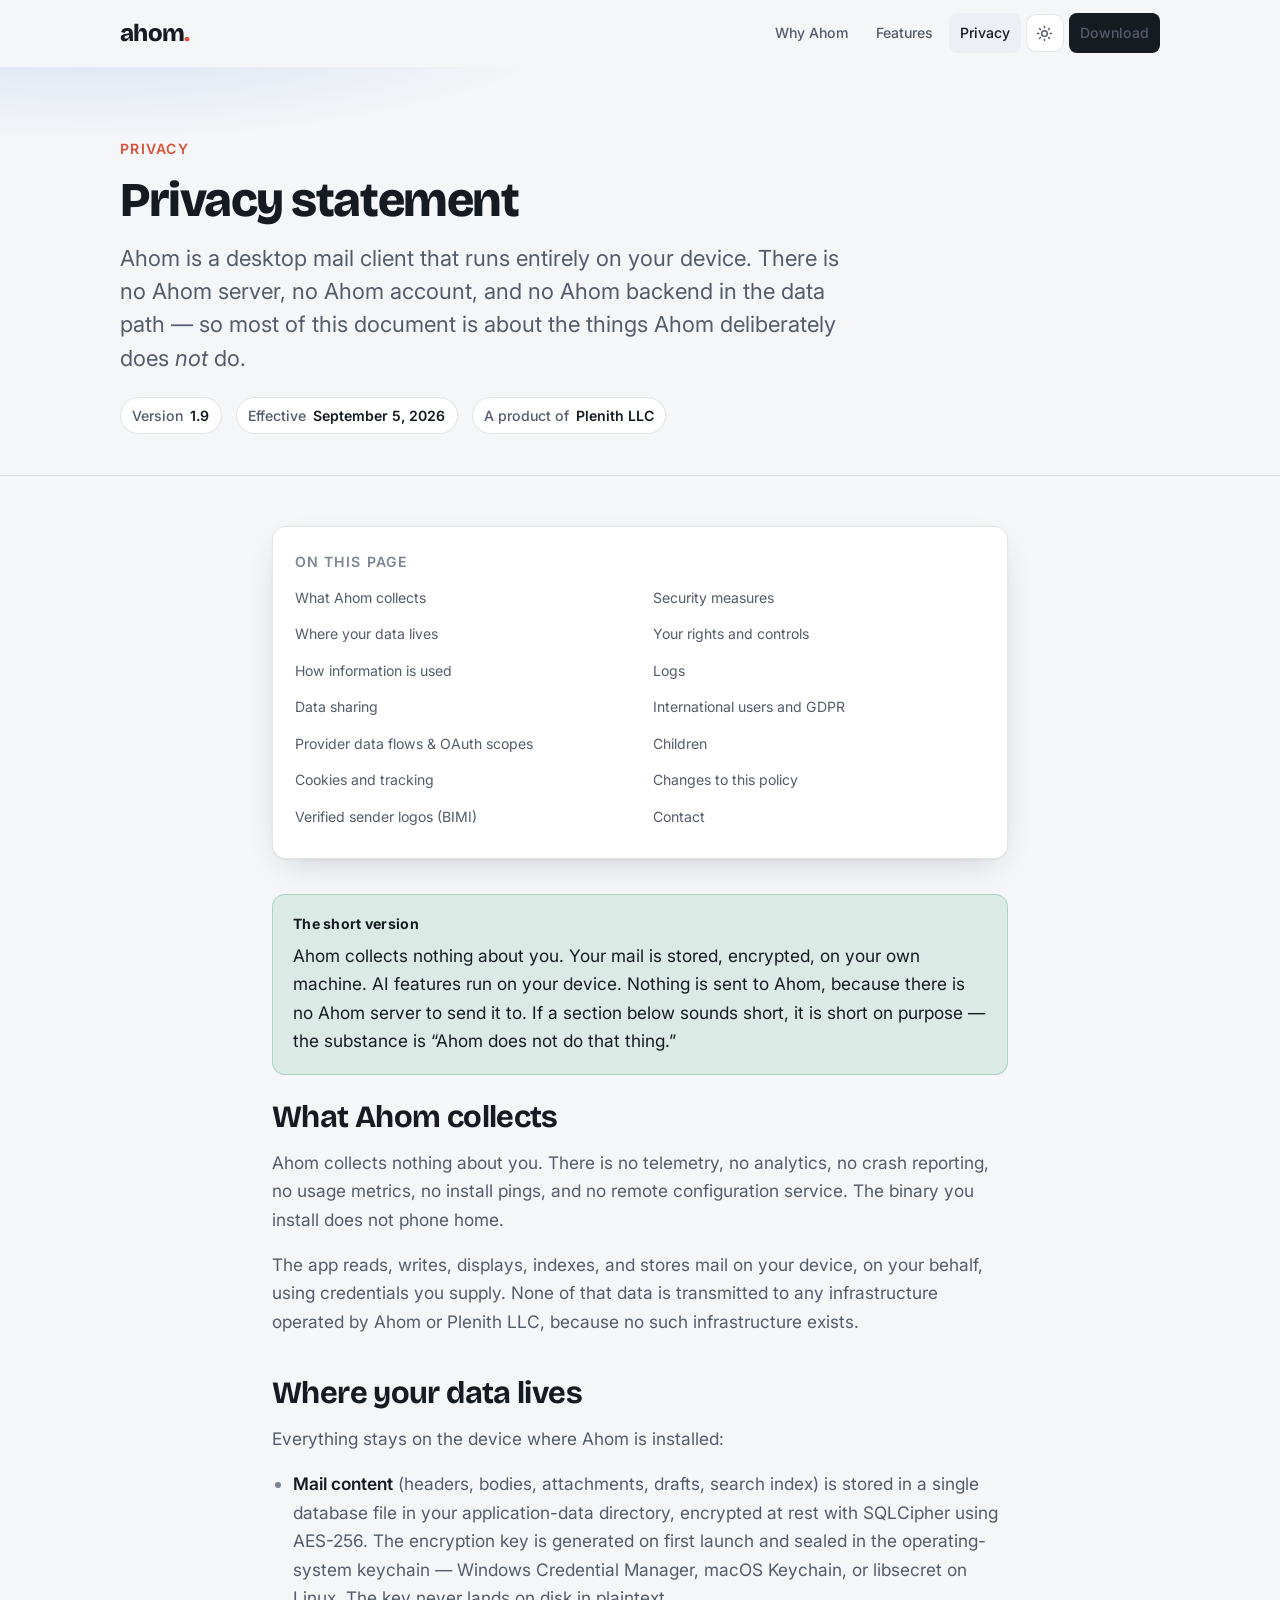
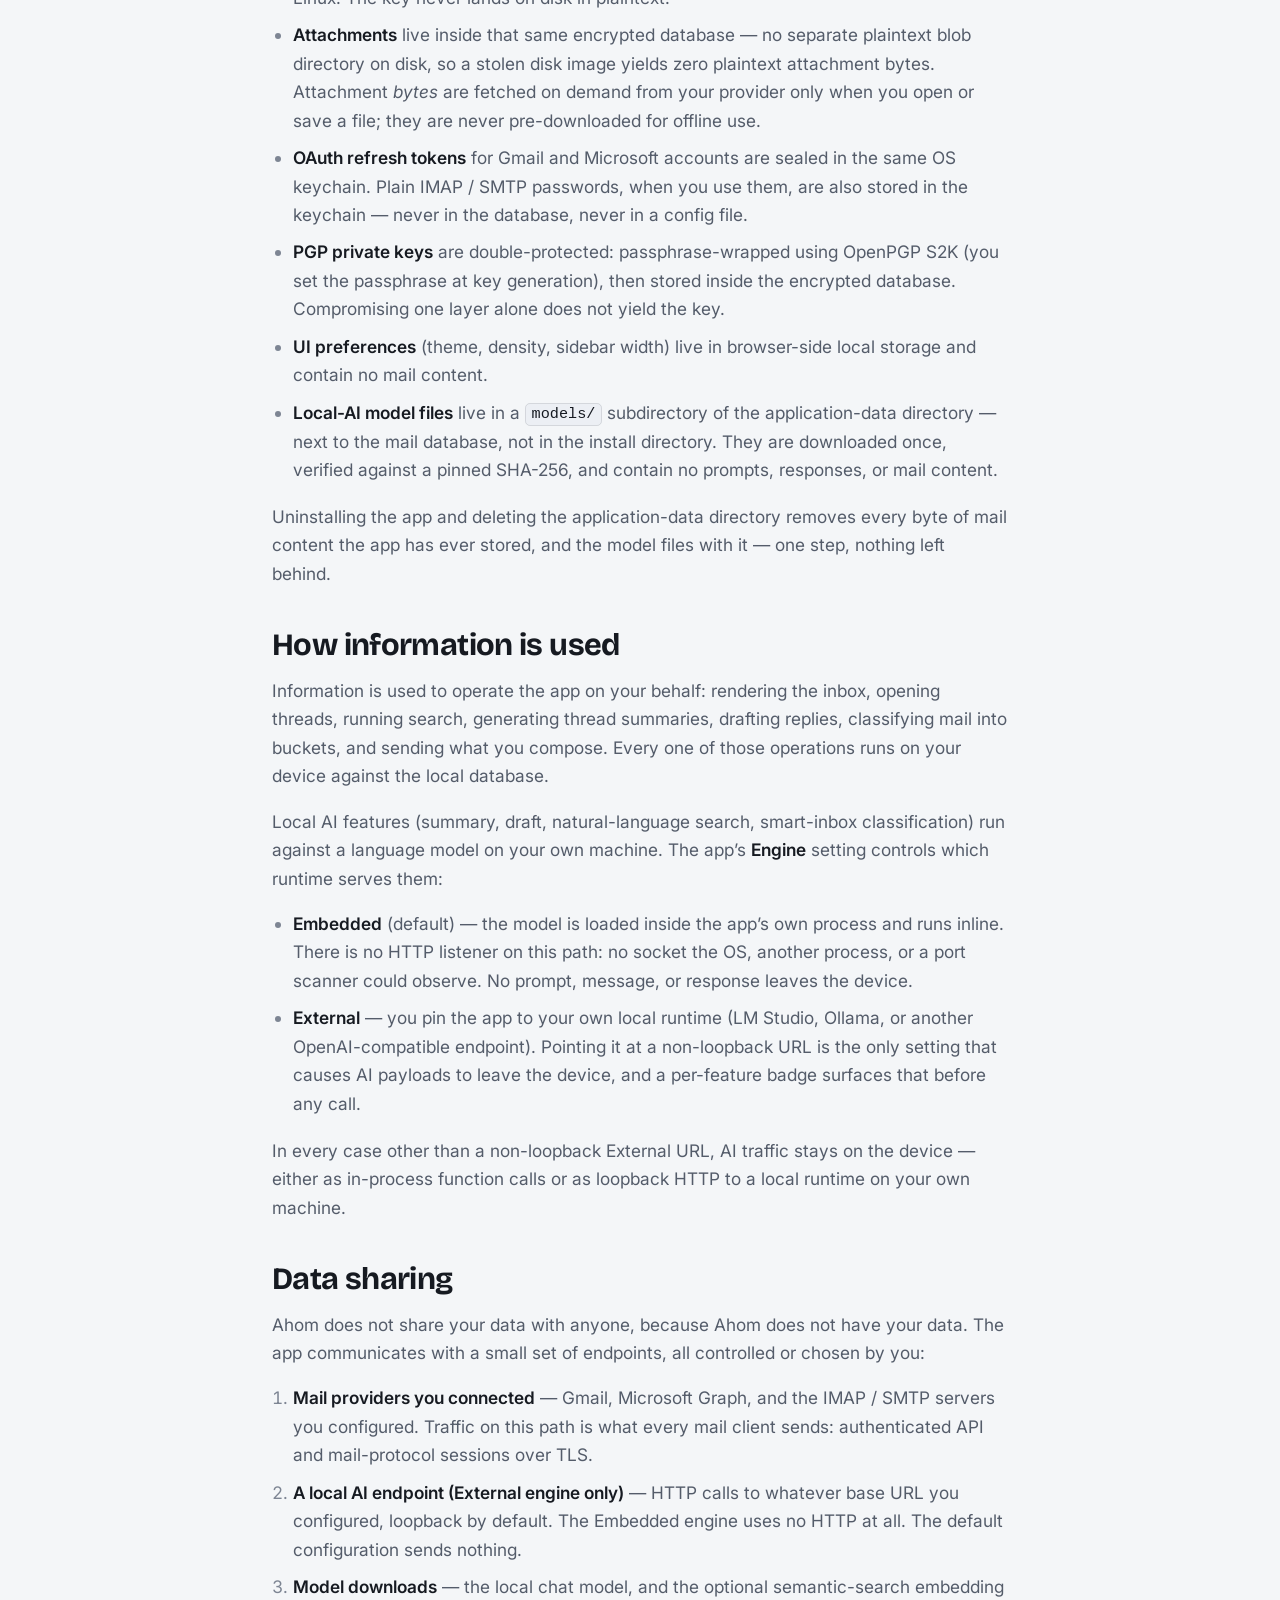
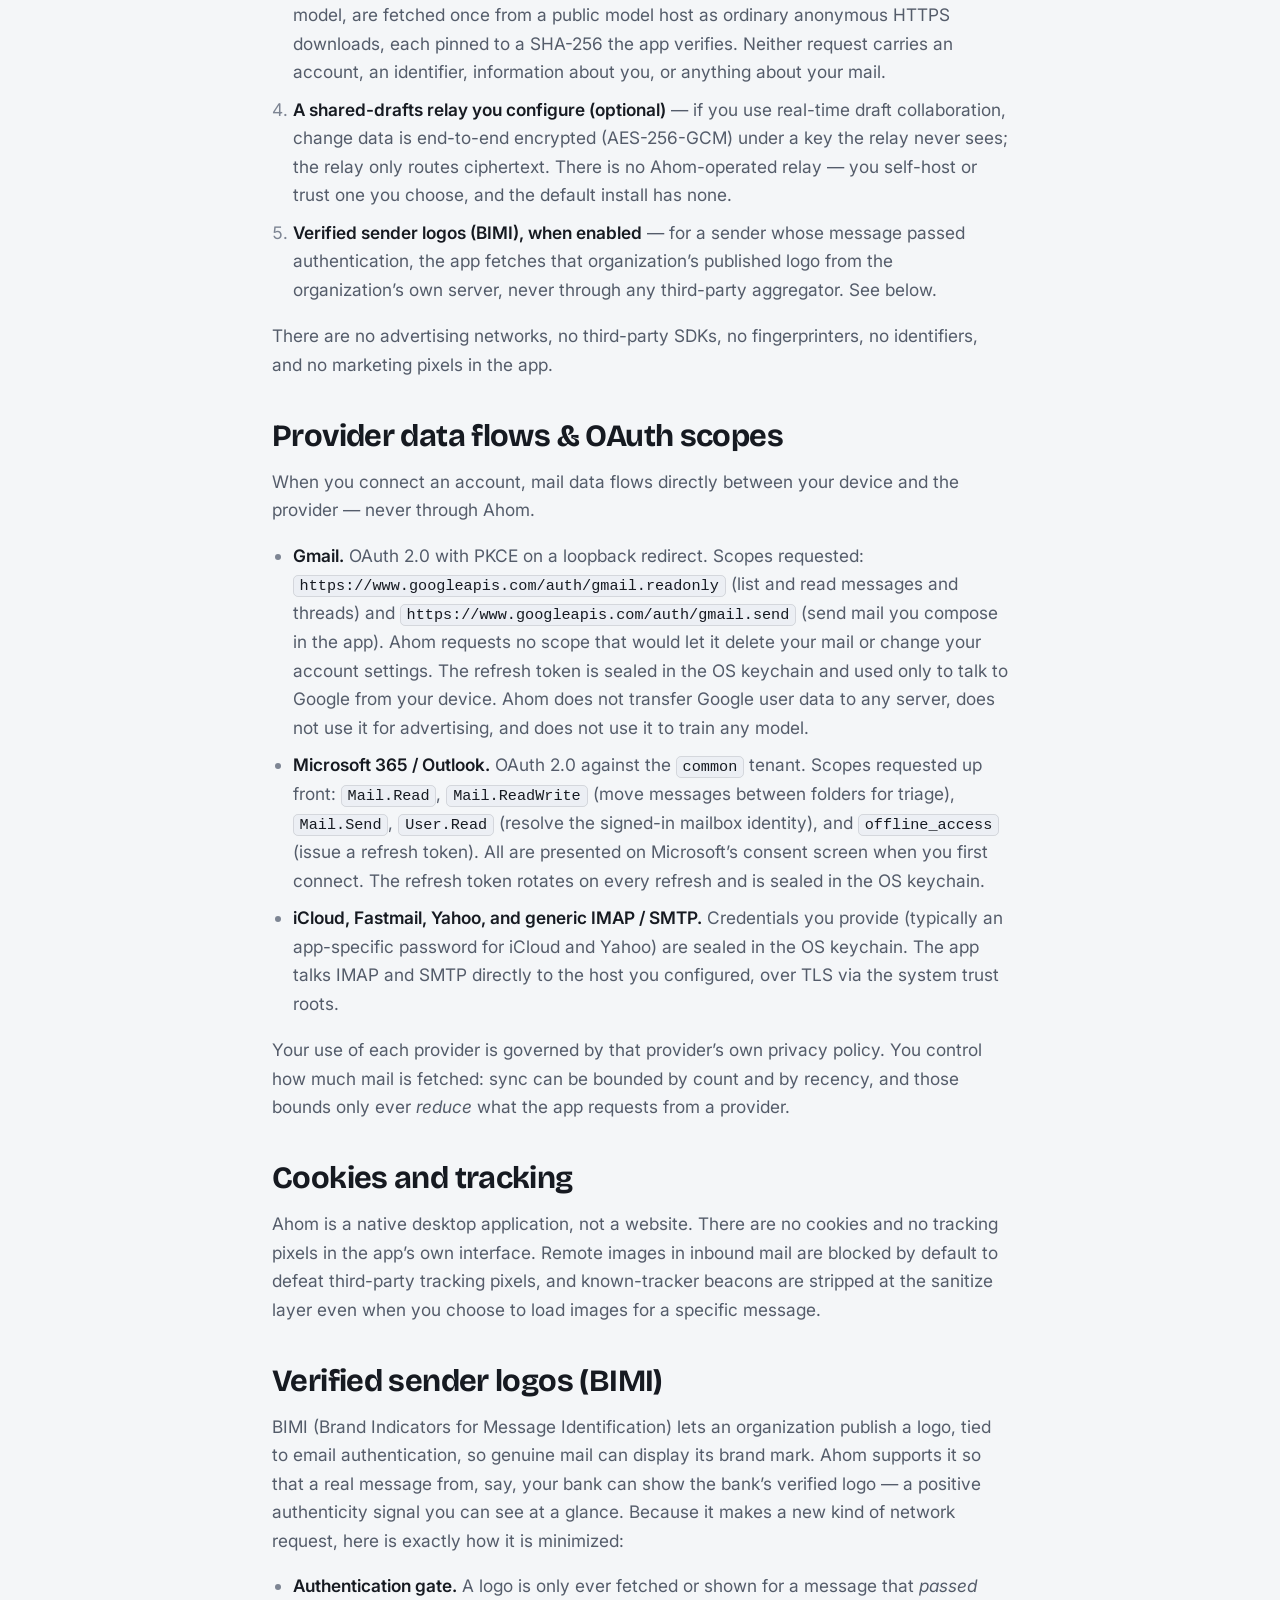
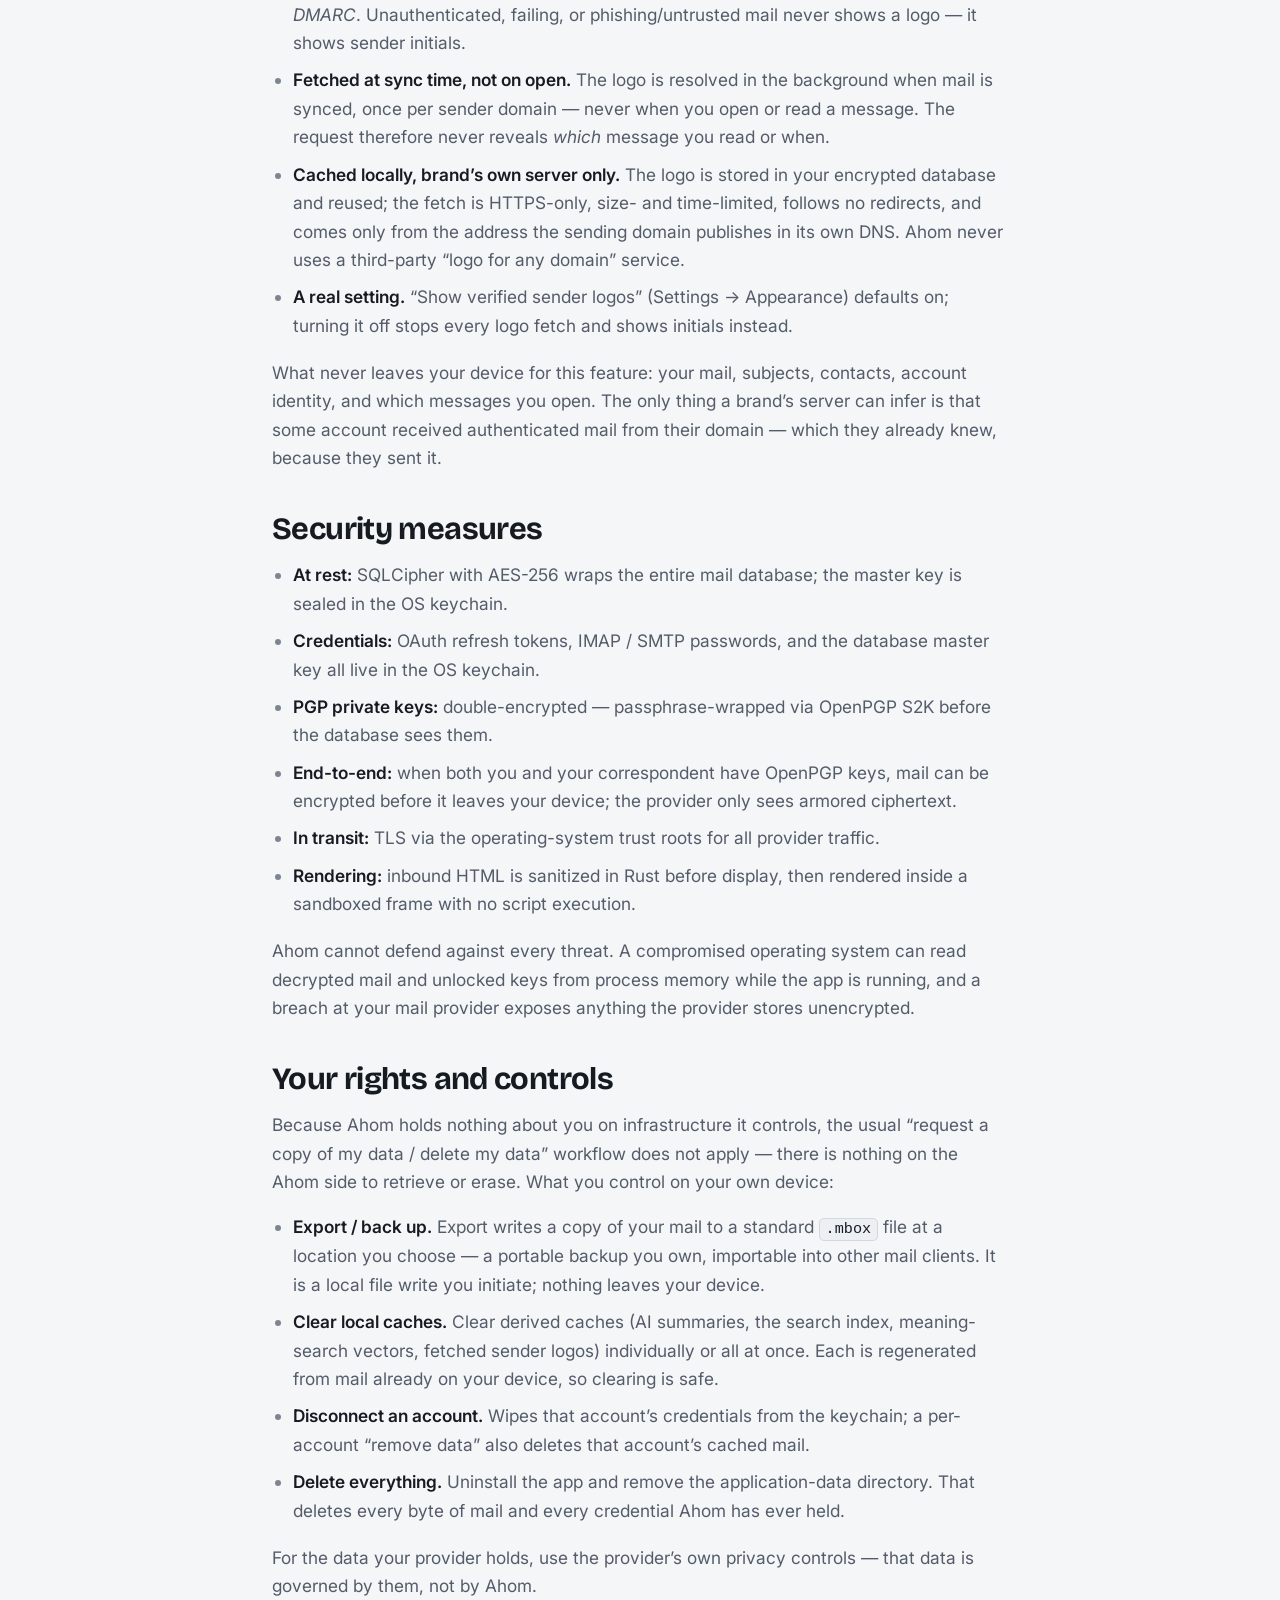
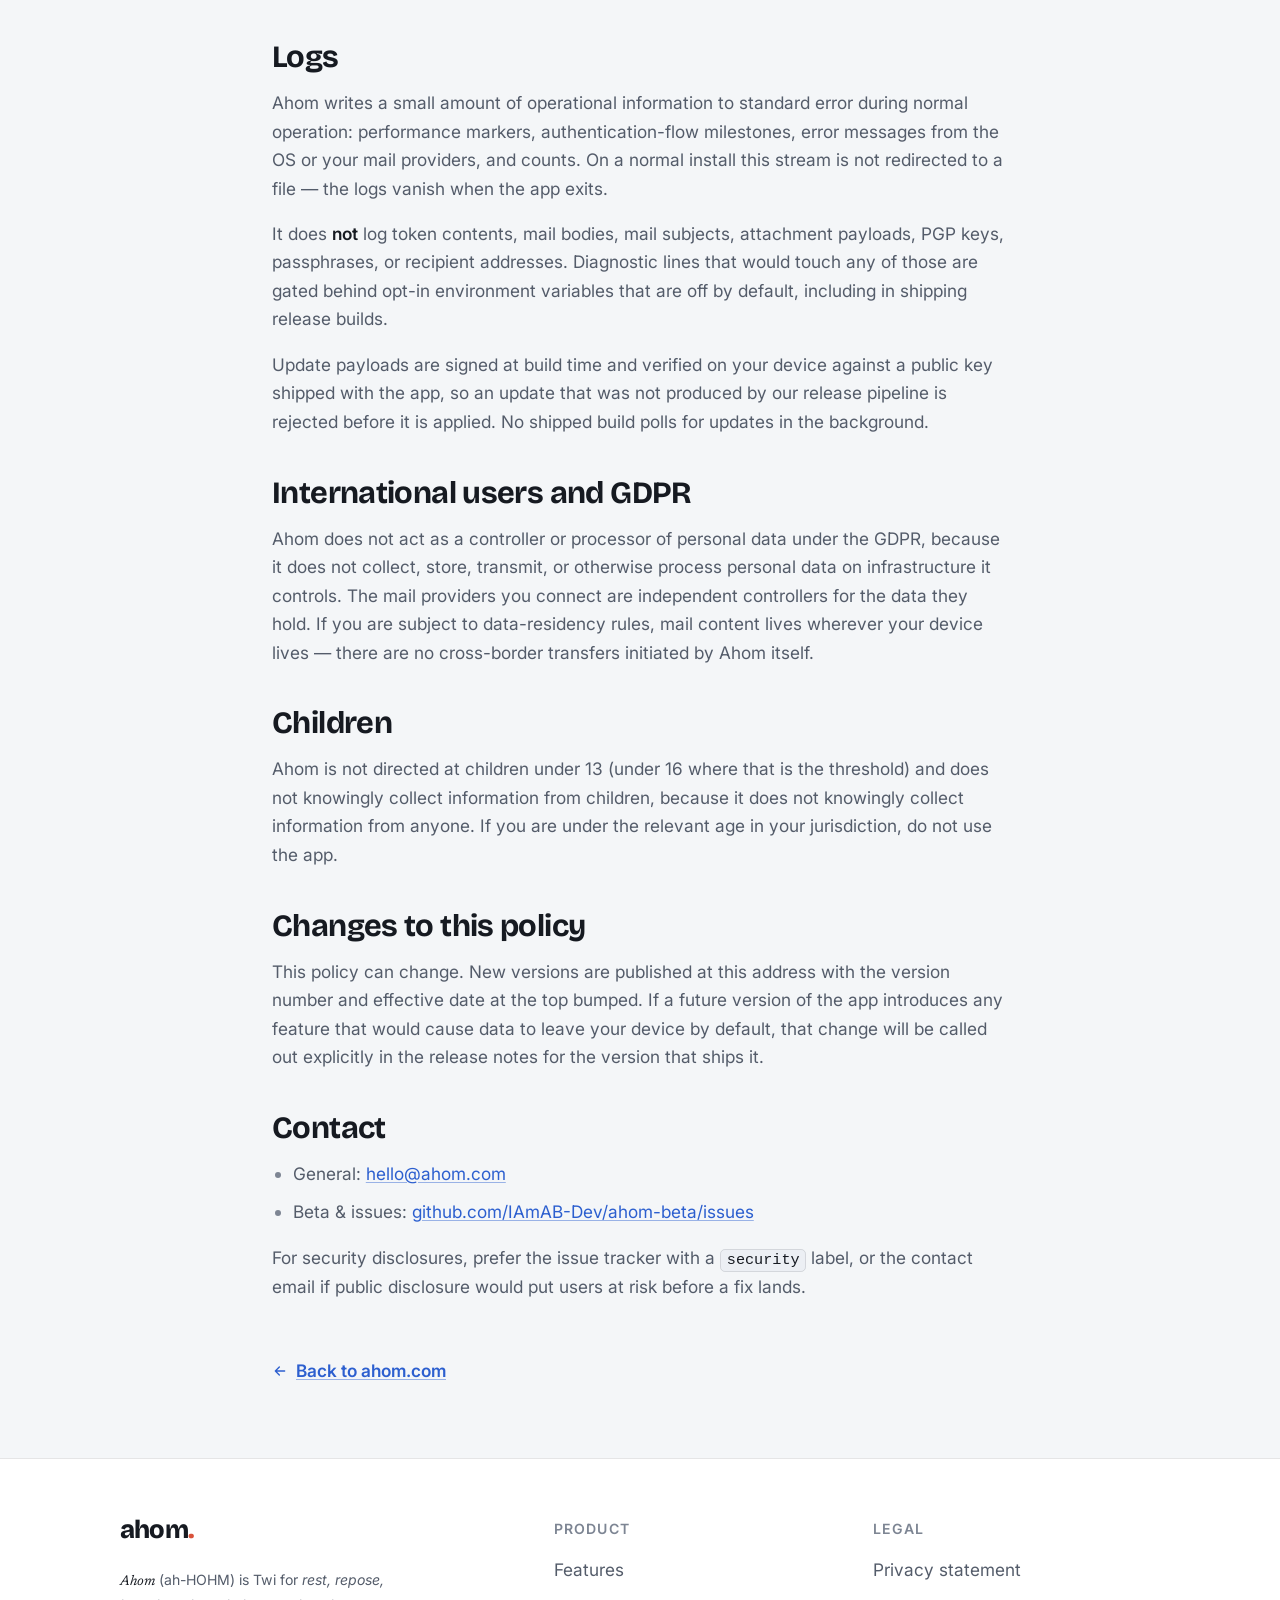
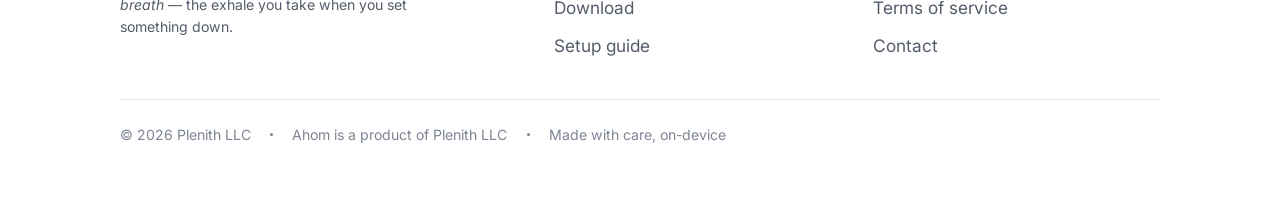
==== privacy.html @ 503ea604 "site: Ahom launch landing pages (home, privacy, terms) Static GitHub Pages site for the public beta " ====
<!doctype html>
<html lang="en">
<head>
<meta charset="utf-8">
<meta name="viewport" content="width=device-width, initial-scale=1">
<title>Ahom — Privacy statement</title>
<meta name="description" content="How Ahom handles your information: it doesn't. Ahom is a local-first desktop email client — your mail lives encrypted on your own device, with no Ahom server in the data path.">
<meta name="theme-color" content="#0d1017">
<meta name="robots" content="index,follow">
<link rel="icon" href="data:image/svg+xml,%3Csvg xmlns='http://www.w3.org/2000/svg' viewBox='0 0 32 32'%3E%3Ctext y='26' font-size='26'%3E%E2%9C%89%EF%B8%8F%3C/text%3E%3C/svg%3E">
<link rel="preconnect" href="https://fonts.googleapis.com">
<link rel="preconnect" href="https://fonts.gstatic.com" crossorigin>
<link rel="stylesheet" href="https://fonts.googleapis.com/css2?family=Bricolage+Grotesque:opsz,wght@12..96,400..800&family=Inter:wght@400;500;600;700&family=Newsreader:ital,opsz,wght@1,6..72,400;1,6..72,500&display=swap">
<link rel="stylesheet" href="legal.css">
</head>
<body>
<nav class="nav" id="nav">
  <div class="wrap nav__inner">
    <a class="wordmark" href="index.html" aria-label="Ahom home">ahom<span class="dot">.</span></a>
    <div class="nav__links">
      <a href="index.html#promise" class="nav__hide">Why Ahom</a>
      <a href="index.html#features" class="nav__hide">Features</a>
      <a href="privacy.html" aria-current="page">Privacy</a>
      <button class="theme-btn" id="themeBtn" type="button" aria-label="Switch colour theme" title="Switch theme">
        <svg id="themeIcon" viewBox="0 0 24 24" fill="none" stroke="currentColor" stroke-width="2" stroke-linecap="round" stroke-linejoin="round"><circle cx="12" cy="12" r="4"></circle><path d="M12 2v2M12 20v2M4.9 4.9l1.4 1.4M17.7 17.7l1.4 1.4M2 12h2M20 12h2M4.9 19.1l1.4-1.4M17.7 6.3l1.4-1.4"></path></svg>
      </button>
      <a href="index.html#download" class="nav__cta">Download</a>
    </div>
  </div>
</nav>

<header class="legal-hero">
  <div class="legal-hero__glow" aria-hidden="true"></div>
  <div class="wrap legal-hero__inner">
    <p class="kicker">Privacy</p>
    <h1 class="legal-title">Privacy statement</h1>
    <p class="legal-lede">Ahom is a desktop mail client that runs entirely on your device. There is no Ahom server, no Ahom account, and no Ahom backend in the data path — so most of this document is about the things Ahom deliberately does <em>not</em> do.</p>
    <div class="legal-meta">
      <span class="tag">Version <b>1.9</b></span>
      <span class="tag">Effective <b>September 5, 2026</b></span>
      <span class="tag">A product of <b>Plenith&nbsp;LLC</b></span>
    </div>
  </div>
</header>

<main class="wrap">
  <div class="legal-content">
    <nav class="toc" aria-label="Contents">
      <h2>On this page</h2>
      <ol>
        <li><a href="#collect">What Ahom collects</a></li>
        <li><a href="#lives">Where your data lives</a></li>
        <li><a href="#use">How information is used</a></li>
        <li><a href="#sharing">Data sharing</a></li>
        <li><a href="#providers">Provider data flows &amp; OAuth scopes</a></li>
        <li><a href="#tracking">Cookies and tracking</a></li>
        <li><a href="#bimi">Verified sender logos (BIMI)</a></li>
        <li><a href="#security">Security measures</a></li>
        <li><a href="#rights">Your rights and controls</a></li>
        <li><a href="#logs">Logs</a></li>
        <li><a href="#gdpr">International users and GDPR</a></li>
        <li><a href="#children">Children</a></li>
        <li><a href="#changes">Changes to this policy</a></li>
        <li><a href="#contact">Contact</a></li>
      </ol>
    </nav>

    <div class="callout callout--good">
      <span class="callout__label">The short version</span>
      <p>Ahom collects nothing about you. Your mail is stored, encrypted, on your own machine. AI features run on your device. Nothing is sent to Ahom, because there is no Ahom server to send it to. If a section below sounds short, it is short on purpose — the substance is “Ahom does not do that thing.”</p>
    </div>

    <h2 id="collect">What Ahom collects</h2>
    <p>Ahom collects nothing about you. There is no telemetry, no analytics, no crash reporting, no usage metrics, no install pings, and no remote configuration service. The binary you install does not phone home.</p>
    <p>The app reads, writes, displays, indexes, and stores mail on your device, on your behalf, using credentials you supply. None of that data is transmitted to any infrastructure operated by Ahom or Plenith LLC, because no such infrastructure exists.</p>

    <h2 id="lives">Where your data lives</h2>
    <p>Everything stays on the device where Ahom is installed:</p>
    <ul>
      <li><strong>Mail content</strong> (headers, bodies, attachments, drafts, search index) is stored in a single database file in your application-data directory, encrypted at rest with SQLCipher using AES-256. The encryption key is generated on first launch and sealed in the operating-system keychain — Windows Credential Manager, macOS Keychain, or libsecret on Linux. The key never lands on disk in plaintext.</li>
      <li><strong>Attachments</strong> live inside that same encrypted database — no separate plaintext blob directory on disk, so a stolen disk image yields zero plaintext attachment bytes. Attachment <em>bytes</em> are fetched on demand from your provider only when you open or save a file; they are never pre-downloaded for offline use.</li>
      <li><strong>OAuth refresh tokens</strong> for Gmail and Microsoft accounts are sealed in the same OS keychain. Plain IMAP / SMTP passwords, when you use them, are also stored in the keychain — never in the database, never in a config file.</li>
      <li><strong>PGP private keys</strong> are double-protected: passphrase-wrapped using OpenPGP S2K (you set the passphrase at key generation), then stored inside the encrypted database. Compromising one layer alone does not yield the key.</li>
      <li><strong>UI preferences</strong> (theme, density, sidebar width) live in browser-side local storage and contain no mail content.</li>
      <li><strong>Local-AI model files</strong> live in a <code>models/</code> subdirectory of the application-data directory — next to the mail database, not in the install directory. They are downloaded once, verified against a pinned SHA-256, and contain no prompts, responses, or mail content.</li>
    </ul>
    <p>Uninstalling the app and deleting the application-data directory removes every byte of mail content the app has ever stored, and the model files with it — one step, nothing left behind.</p>

    <h2 id="use">How information is used</h2>
    <p>Information is used to operate the app on your behalf: rendering the inbox, opening threads, running search, generating thread summaries, drafting replies, classifying mail into buckets, and sending what you compose. Every one of those operations runs on your device against the local database.</p>
    <p>Local AI features (summary, draft, natural-language search, smart-inbox classification) run against a language model on your own machine. The app’s <strong>Engine</strong> setting controls which runtime serves them:</p>
    <ul>
      <li><strong>Embedded</strong> (default) — the model is loaded inside the app’s own process and runs inline. There is no HTTP listener on this path: no socket the OS, another process, or a port scanner could observe. No prompt, message, or response leaves the device.</li>
      <li><strong>External</strong> — you pin the app to your own local runtime (LM Studio, Ollama, or another OpenAI-compatible endpoint). Pointing it at a non-loopback URL is the only setting that causes AI payloads to leave the device, and a per-feature badge surfaces that before any call.</li>
    </ul>
    <p>In every case other than a non-loopback External URL, AI traffic stays on the device — either as in-process function calls or as loopback HTTP to a local runtime on your own machine.</p>

    <h2 id="sharing">Data sharing</h2>
    <p>Ahom does not share your data with anyone, because Ahom does not have your data. The app communicates with a small set of endpoints, all controlled or chosen by you:</p>
    <ol>
      <li><strong>Mail providers you connected</strong> — Gmail, Microsoft Graph, and the IMAP / SMTP servers you configured. Traffic on this path is what every mail client sends: authenticated API and mail-protocol sessions over TLS.</li>
      <li><strong>A local AI endpoint (External engine only)</strong> — HTTP calls to whatever base URL you configured, loopback by default. The Embedded engine uses no HTTP at all. The default configuration sends nothing.</li>
      <li><strong>Model downloads</strong> — the local chat model, and the optional semantic-search embedding model, are fetched once from a public model host as ordinary anonymous HTTPS downloads, each pinned to a SHA-256 the app verifies. Neither request carries an account, an identifier, information about you, or anything about your mail.</li>
      <li><strong>A shared-drafts relay you configure (optional)</strong> — if you use real-time draft collaboration, change data is end-to-end encrypted (AES-256-GCM) under a key the relay never sees; the relay only routes ciphertext. There is no Ahom-operated relay — you self-host or trust one you choose, and the default install has none.</li>
      <li><strong>Verified sender logos (BIMI), when enabled</strong> — for a sender whose message passed authentication, the app fetches that organization’s published logo from the organization’s own server, never through any third-party aggregator. See below.</li>
    </ol>
    <p>There are no advertising networks, no third-party SDKs, no fingerprinters, no identifiers, and no marketing pixels in the app.</p>

    <h2 id="providers">Provider data flows &amp; OAuth scopes</h2>
    <p>When you connect an account, mail data flows directly between your device and the provider — never through Ahom.</p>
    <ul>
      <li><strong>Gmail.</strong> OAuth 2.0 with PKCE on a loopback redirect. Scopes requested: <code>https://www.googleapis.com/auth/gmail.readonly</code> (list and read messages and threads) and <code>https://www.googleapis.com/auth/gmail.send</code> (send mail you compose in the app). Ahom requests no scope that would let it delete your mail or change your account settings. The refresh token is sealed in the OS keychain and used only to talk to Google from your device. Ahom does not transfer Google user data to any server, does not use it for advertising, and does not use it to train any model.</li>
      <li><strong>Microsoft 365 / Outlook.</strong> OAuth 2.0 against the <code>common</code> tenant. Scopes requested up front: <code>Mail.Read</code>, <code>Mail.ReadWrite</code> (move messages between folders for triage), <code>Mail.Send</code>, <code>User.Read</code> (resolve the signed-in mailbox identity), and <code>offline_access</code> (issue a refresh token). All are presented on Microsoft’s consent screen when you first connect. The refresh token rotates on every refresh and is sealed in the OS keychain.</li>
      <li><strong>iCloud, Fastmail, Yahoo, and generic IMAP / SMTP.</strong> Credentials you provide (typically an app-specific password for iCloud and Yahoo) are sealed in the OS keychain. The app talks IMAP and SMTP directly to the host you configured, over TLS via the system trust roots.</li>
    </ul>
    <p>Your use of each provider is governed by that provider’s own privacy policy. You control how much mail is fetched: sync can be bounded by count and by recency, and those bounds only ever <em>reduce</em> what the app requests from a provider.</p>

    <h2 id="tracking">Cookies and tracking</h2>
    <p>Ahom is a native desktop application, not a website. There are no cookies and no tracking pixels in the app’s own interface. Remote images in inbound mail are blocked by default to defeat third-party tracking pixels, and known-tracker beacons are stripped at the sanitize layer even when you choose to load images for a specific message.</p>

    <h2 id="bimi">Verified sender logos (BIMI)</h2>
    <p>BIMI (Brand Indicators for Message Identification) lets an organization publish a logo, tied to email authentication, so genuine mail can display its brand mark. Ahom supports it so that a real message from, say, your bank can show the bank’s verified logo — a positive authenticity signal you can see at a glance. Because it makes a new kind of network request, here is exactly how it is minimized:</p>
    <ul>
      <li><strong>Authentication gate.</strong> A logo is only ever fetched or shown for a message that <em>passed DMARC</em>. Unauthenticated, failing, or phishing/untrusted mail never shows a logo — it shows sender initials.</li>
      <li><strong>Fetched at sync time, not on open.</strong> The logo is resolved in the background when mail is synced, once per sender domain — never when you open or read a message. The request therefore never reveals <em>which</em> message you read or when.</li>
      <li><strong>Cached locally, brand’s own server only.</strong> The logo is stored in your encrypted database and reused; the fetch is HTTPS-only, size- and time-limited, follows no redirects, and comes only from the address the sending domain publishes in its own DNS. Ahom never uses a third-party “logo for any domain” service.</li>
      <li><strong>A real setting.</strong> “Show verified sender logos” (Settings → Appearance) defaults on; turning it off stops every logo fetch and shows initials instead.</li>
    </ul>
    <p>What never leaves your device for this feature: your mail, subjects, contacts, account identity, and which messages you open. The only thing a brand’s server can infer is that some account received authenticated mail from their domain — which they already knew, because they sent it.</p>

    <h2 id="security">Security measures</h2>
    <ul>
      <li><strong>At rest:</strong> SQLCipher with AES-256 wraps the entire mail database; the master key is sealed in the OS keychain.</li>
      <li><strong>Credentials:</strong> OAuth refresh tokens, IMAP / SMTP passwords, and the database master key all live in the OS keychain.</li>
      <li><strong>PGP private keys:</strong> double-encrypted — passphrase-wrapped via OpenPGP S2K before the database sees them.</li>
      <li><strong>End-to-end:</strong> when both you and your correspondent have OpenPGP keys, mail can be encrypted before it leaves your device; the provider only sees armored ciphertext.</li>
      <li><strong>In transit:</strong> TLS via the operating-system trust roots for all provider traffic.</li>
      <li><strong>Rendering:</strong> inbound HTML is sanitized in Rust before display, then rendered inside a sandboxed frame with no script execution.</li>
    </ul>
    <p>Ahom cannot defend against every threat. A compromised operating system can read decrypted mail and unlocked keys from process memory while the app is running, and a breach at your mail provider exposes anything the provider stores unencrypted.</p>

    <h2 id="rights">Your rights and controls</h2>
    <p>Because Ahom holds nothing about you on infrastructure it controls, the usual “request a copy of my data / delete my data” workflow does not apply — there is nothing on the Ahom side to retrieve or erase. What you control on your own device:</p>
    <ul>
      <li><strong>Export / back up.</strong> Export writes a copy of your mail to a standard <code>.mbox</code> file at a location you choose — a portable backup you own, importable into other mail clients. It is a local file write you initiate; nothing leaves your device.</li>
      <li><strong>Clear local caches.</strong> Clear derived caches (AI summaries, the search index, meaning-search vectors, fetched sender logos) individually or all at once. Each is regenerated from mail already on your device, so clearing is safe.</li>
      <li><strong>Disconnect an account.</strong> Wipes that account’s credentials from the keychain; a per-account “remove data” also deletes that account’s cached mail.</li>
      <li><strong>Delete everything.</strong> Uninstall the app and remove the application-data directory. That deletes every byte of mail and every credential Ahom has ever held.</li>
    </ul>
    <p>For the data your provider holds, use the provider’s own privacy controls — that data is governed by them, not by Ahom.</p>

    <h2 id="logs">Logs</h2>
    <p>Ahom writes a small amount of operational information to standard error during normal operation: performance markers, authentication-flow milestones, error messages from the OS or your mail providers, and counts. On a normal install this stream is not redirected to a file — the logs vanish when the app exits.</p>
    <p>It does <strong>not</strong> log token contents, mail bodies, mail subjects, attachment payloads, PGP keys, passphrases, or recipient addresses. Diagnostic lines that would touch any of those are gated behind opt-in environment variables that are off by default, including in shipping release builds.</p>
    <p>Update payloads are signed at build time and verified on your device against a public key shipped with the app, so an update that was not produced by our release pipeline is rejected before it is applied. No shipped build polls for updates in the background.</p>

    <h2 id="gdpr">International users and GDPR</h2>
    <p>Ahom does not act as a controller or processor of personal data under the GDPR, because it does not collect, store, transmit, or otherwise process personal data on infrastructure it controls. The mail providers you connect are independent controllers for the data they hold. If you are subject to data-residency rules, mail content lives wherever your device lives — there are no cross-border transfers initiated by Ahom itself.</p>

    <h2 id="children">Children</h2>
    <p>Ahom is not directed at children under 13 (under 16 where that is the threshold) and does not knowingly collect information from children, because it does not knowingly collect information from anyone. If you are under the relevant age in your jurisdiction, do not use the app.</p>

    <h2 id="changes">Changes to this policy</h2>
    <p>This policy can change. New versions are published at this address with the version number and effective date at the top bumped. If a future version of the app introduces any feature that would cause data to leave your device by default, that change will be called out explicitly in the release notes for the version that ships it.</p>

    <h2 id="contact">Contact</h2>
    <ul>
      <li>General: <a href="mailto:hello@ahom.com">hello@ahom.com</a></li>
      <li>Beta &amp; issues: <a href="https://github.com/IAmAB-Dev/ahom-beta/issues">github.com/IAmAB-Dev/ahom-beta/issues</a></li>
    </ul>
    <p>For security disclosures, prefer the issue tracker with a <code>security</code> label, or the contact email if public disclosure would put users at risk before a fix lands.</p>

    <a class="backlink" href="index.html">
      <svg viewBox="0 0 24 24" fill="none" stroke="currentColor" stroke-width="2" stroke-linecap="round" stroke-linejoin="round"><path d="M19 12H5M11 18l-6-6 6-6"></path></svg>
      Back to ahom.com
    </a>
  </div>
</main>

<footer>
  <div class="wrap">
    <div class="foot">
      <div class="foot__brand">
        <div class="wordmark">ahom<span class="dot">.</span></div>
        <p class="foot__etym"><span class="word">Ahom</span> (ah-HOHM) is Twi for <em>rest, repose, breath</em> — the exhale you take when you set something down.</p>
      </div>
      <div>
        <h4>Product</h4>
        <ul>
          <li><a href="index.html#features">Features</a></li>
          <li><a href="index.html#download">Download</a></li>
          <li><a href="https://github.com/IAmAB-Dev/ahom-beta#readme">Setup guide</a></li>
        </ul>
      </div>
      <div>
        <h4>Legal</h4>
        <ul>
          <li><a href="privacy.html">Privacy statement</a></li>
          <li><a href="terms.html">Terms of service</a></li>
          <li><a href="mailto:hello@ahom.com">Contact</a></li>
        </ul>
      </div>
    </div>
    <div class="foot__legal">
      <span>© 2026 Plenith LLC</span><span class="sep"></span>
      <span>Ahom is a product of Plenith LLC</span><span class="sep"></span>
      <span>Made with care, on-device</span>
    </div>
  </div>
</footer>

<script>
  (function () {
    var root = document.documentElement, btn = document.getElementById("themeBtn"), icon = document.getElementById("themeIcon");
    var sun = '<circle cx="12" cy="12" r="4"></circle><path d="M12 2v2M12 20v2M4.9 4.9l1.4 1.4M17.7 17.7l1.4 1.4M2 12h2M20 12h2M4.9 19.1l1.4-1.4M17.7 6.3l1.4-1.4"></path>';
    var moon = '<path d="M21 12.8A9 9 0 1111.2 3a7 7 0 009.8 9.8z"></path>';
    function saved() { try { return localStorage.getItem("ahom-theme"); } catch (e) { return null; } }
    function systemDark() { return window.matchMedia && window.matchMedia("(prefers-color-scheme: dark)").matches; }
    function apply(t) {
      if (t === "dark" || t === "light") root.setAttribute("data-theme", t); else root.removeAttribute("data-theme");
      var dark = t ? t === "dark" : systemDark();
      icon.innerHTML = dark ? moon : sun;
    }
    apply(saved());
    btn.addEventListener("click", function () {
      var curDark = root.getAttribute("data-theme") ? root.getAttribute("data-theme") === "dark" : systemDark();
      var next = curDark ? "light" : "dark";
      try { localStorage.setItem("ahom-theme", next); } catch (e) {}
      apply(next);
    });
    var nav = document.getElementById("nav");
    var onScroll = function () { nav.setAttribute("data-stuck", String(window.scrollY > 8)); };
    onScroll(); window.addEventListener("scroll", onScroll, { passive: true });
  })();
</script>
</body>
</html>
---- legal.css ----
/* Ahom — shared styling for the legal pages (privacy.html, terms.html).
   Reuses the same design tokens, nav and footer as index.html so the whole
   site reads as one piece; adds a comfortable long-form reading column. */
:root {
  --ground: #f4f6f8;
  --surface: #ffffff;
  --surface-2: #eceff4;
  --ink: #161a21;
  --ink-soft: #545c6a;
  --ink-faint: #7d8593;
  --line: rgba(20, 26, 34, 0.11);
  --line-strong: rgba(20, 26, 34, 0.18);
  --accent: #2c5fcf;
  --accent-soft: rgba(44, 95, 207, 0.10);
  --coral: #d9523a;
  --coral-ink: #ffffff;
  --good: #3f9d68;
  --good-soft: rgba(63, 157, 104, 0.13);
  --shadow: 0 1px 2px rgba(16, 22, 34, .04), 0 12px 34px -14px rgba(16, 22, 34, .22);
  --font-display: "Bricolage Grotesque", "Segoe UI", system-ui, sans-serif;
  --font-serif: "Newsreader", Georgia, "Times New Roman", serif;
  --font-body: "Inter", "Segoe UI", system-ui, -apple-system, sans-serif;
  --maxw: 1120px;
  --readw: 46rem;
  --step--1: clamp(.82rem, .8rem + .1vw, .9rem);
  --step-0: clamp(1rem, .96rem + .18vw, 1.08rem);
  --step-1: clamp(1.18rem, 1.08rem + .38vw, 1.4rem);
  --step-2: clamp(1.5rem, 1.28rem + .82vw, 2rem);
  --step-3: clamp(2rem, 1.55rem + 1.85vw, 3.1rem);
}
:root:not([data-theme="light"]) { color-scheme: light; }
@media (prefers-color-scheme: dark) {
  :root:not([data-theme="light"]) {
    color-scheme: dark;
    --ground: #0d1017; --surface: #141922; --surface-2: #1b2130;
    --ink: #eef1f6; --ink-soft: #9aa5b6; --ink-faint: #717c8d;
    --line: rgba(255, 255, 255, 0.09); --line-strong: rgba(255, 255, 255, 0.16);
    --accent: #5f8bff; --accent-soft: rgba(95, 139, 255, 0.14);
    --coral: #ff6a4d; --coral-ink: #1a0f0c;
    --good: #5fbf85; --good-soft: rgba(95, 191, 133, 0.15);
    --shadow: 0 1px 2px rgba(0, 0, 0, .3), 0 16px 40px -18px rgba(0, 0, 0, .7);
  }
}
:root[data-theme="dark"] {
  color-scheme: dark;
  --ground: #0d1017; --surface: #141922; --surface-2: #1b2130;
  --ink: #eef1f6; --ink-soft: #9aa5b6; --ink-faint: #717c8d;
  --line: rgba(255, 255, 255, 0.09); --line-strong: rgba(255, 255, 255, 0.16);
  --accent: #5f8bff; --accent-soft: rgba(95, 139, 255, 0.14);
  --coral: #ff6a4d; --coral-ink: #1a0f0c;
  --good: #5fbf85; --good-soft: rgba(95, 191, 133, 0.15);
  --shadow: 0 1px 2px rgba(0, 0, 0, .3), 0 16px 40px -18px rgba(0, 0, 0, .7);
}
* { box-sizing: border-box; }
html { scroll-behavior: smooth; }
@media (prefers-reduced-motion: reduce) { html { scroll-behavior: auto; } }
body {
  margin: 0; background: var(--ground); color: var(--ink);
  font-family: var(--font-body); font-size: var(--step-0); line-height: 1.65;
  -webkit-font-smoothing: antialiased; text-rendering: optimizeLegibility;
}
.wrap { width: 100%; max-width: var(--maxw); margin-inline: auto; padding-inline: clamp(1.15rem, .6rem + 2.4vw, 2.5rem); }
a { color: var(--accent); }
::selection { background: var(--accent-soft); }
:focus-visible { outline: 2.5px solid var(--accent); outline-offset: 3px; border-radius: 4px; }
.wordmark { font-family: var(--font-display); font-weight: 800; letter-spacing: -0.03em; line-height: 1; color: var(--ink); text-transform: lowercase; display: inline-flex; align-items: baseline; text-decoration: none; }
.wordmark .dot { color: var(--coral); }

/* Nav — matches index.html */
.nav { position: sticky; top: 0; z-index: 40; background: color-mix(in oklab, var(--ground) 82%, transparent); backdrop-filter: blur(14px) saturate(1.3); border-bottom: 1px solid transparent; transition: border-color .3s; }
.nav[data-stuck="true"] { border-bottom-color: var(--line); }
.nav__inner { display: flex; align-items: center; gap: 1.2rem; height: 66px; }
.nav .wordmark { font-size: 1.5rem; }
.nav__links { margin-left: auto; display: flex; align-items: center; gap: .3rem; }
.nav__links a { text-decoration: none; color: var(--ink-soft); font-weight: 500; font-size: var(--step--1); padding: .5rem .7rem; border-radius: 8px; transition: color .2s, background .2s; }
.nav__links a:hover { color: var(--ink); background: var(--surface-2); }
.nav__links a[aria-current="page"] { color: var(--ink); background: var(--surface-2); }
.nav__cta { text-decoration: none; font-weight: 600; font-size: var(--step--1); padding: .5rem .95rem; border-radius: 9px; background: var(--ink); color: var(--ground); transition: transform .15s, opacity .2s; }
.nav__cta:hover { opacity: .9; transform: translateY(-1px); }
.theme-btn { display: inline-grid; place-items: center; width: 38px; height: 38px; border: 1px solid var(--line); border-radius: 10px; background: var(--surface); color: var(--ink-soft); cursor: pointer; transition: color .2s, border-color .2s; }
.theme-btn:hover { color: var(--ink); border-color: var(--line-strong); }
.theme-btn svg { width: 17px; height: 17px; }
.nav__hide { display: inline; }
@media (max-width: 620px) { .nav__hide { display: none; } }

/* Legal header */
.legal-hero { position: relative; overflow: clip; border-bottom: 1px solid var(--line); }
.legal-hero__glow { position: absolute; inset: -40% -10% auto -10%; height: 340px; z-index: 0; background: radial-gradient(46% 60% at 78% 0%, color-mix(in oklab, var(--coral) 16%, transparent), transparent 70%), radial-gradient(46% 55% at 14% 30%, color-mix(in oklab, var(--accent) 16%, transparent), transparent 72%); pointer-events: none; }
.legal-hero__inner { position: relative; z-index: 1; padding-block: clamp(2.6rem, 2rem + 3vw, 4.4rem) clamp(1.8rem, 1.4rem + 1.6vw, 2.6rem); }
.kicker { font-size: var(--step--1); font-weight: 600; letter-spacing: .09em; text-transform: uppercase; color: var(--coral); margin: 0 0 .9rem; }
h1.legal-title { font-family: var(--font-display); font-weight: 800; font-size: var(--step-3); line-height: 1.05; letter-spacing: -0.03em; margin: 0 0 1rem; }
.legal-lede { color: var(--ink-soft); font-size: var(--step-1); max-width: 52ch; margin: 0 0 1.4rem; line-height: 1.5; }
.legal-meta { display: flex; flex-wrap: wrap; gap: .5rem .9rem; align-items: center; font-size: var(--step--1); color: var(--ink-faint); }
.legal-meta .tag { display: inline-flex; align-items: center; gap: .45rem; background: var(--surface); border: 1px solid var(--line); padding: .35rem .7rem; border-radius: 100px; color: var(--ink-soft); font-weight: 500; }
.legal-meta .tag b { color: var(--ink); font-weight: 600; }

/* Content column */
.legal-content { max-width: var(--readw); margin-inline: auto; padding-block: clamp(2rem, 1.5rem + 2vw, 3.2rem) clamp(2.6rem, 2rem + 3vw, 4.4rem); }
.legal-content > p, .legal-content > ul, .legal-content > ol { color: var(--ink-soft); }
.legal-content h2 { font-family: var(--font-display); font-weight: 700; font-size: var(--step-2); letter-spacing: -0.02em; line-height: 1.15; color: var(--ink); margin: 2.4rem 0 .9rem; scroll-margin-top: 84px; }
.legal-content h2:first-of-type { margin-top: .5rem; }
.legal-content h3 { font-family: var(--font-display); font-weight: 700; font-size: var(--step-1); letter-spacing: -0.01em; color: var(--ink); margin: 1.8rem 0 .6rem; scroll-margin-top: 84px; }
.legal-content p { margin: 0 0 1.05rem; }
.legal-content strong { color: var(--ink); font-weight: 600; }
.legal-content a { text-decoration: underline; text-underline-offset: 2px; text-decoration-color: color-mix(in oklab, var(--accent) 45%, transparent); }
.legal-content a:hover { text-decoration-color: var(--accent); }
.legal-content ul, .legal-content ol { margin: 0 0 1.15rem; padding-left: 1.3rem; }
.legal-content li { margin: 0 0 .55rem; }
.legal-content li::marker { color: var(--ink-faint); }
.legal-content code { font-family: ui-monospace, "SFMono-Regular", "Consolas", monospace; font-size: .88em; background: var(--surface-2); border: 1px solid var(--line); border-radius: 5px; padding: .08em .38em; color: var(--ink); word-break: break-word; }
.legal-content hr { border: 0; border-top: 1px solid var(--line); margin: 2.4rem 0; }

/* Table of contents */
.toc { background: var(--surface); border: 1px solid var(--line); border-radius: 14px; padding: 1.2rem 1.35rem; margin: 0 0 2.2rem; box-shadow: var(--shadow); }
.toc h2 { font-family: var(--font-body); font-size: var(--step--1); font-weight: 600; text-transform: uppercase; letter-spacing: .08em; color: var(--ink-faint); margin: 0 0 .8rem; }
.toc ol { list-style: none; margin: 0; padding: 0; columns: 2; column-gap: 1.6rem; }
@media (max-width: 560px) { .toc ol { columns: 1; } }
.toc li { margin: 0 0 .5rem; break-inside: avoid; }
.toc a { color: var(--ink-soft); text-decoration: none; font-size: var(--step--1); }
.toc a:hover { color: var(--accent); }

/* Callout box */
.callout { background: var(--accent-soft); border: 1px solid color-mix(in oklab, var(--accent) 30%, transparent); border-radius: 13px; padding: 1.1rem 1.25rem; margin: 0 0 1.5rem; }
.callout p { margin: 0 0 .6rem; color: var(--ink); }
.callout p:last-child { margin-bottom: 0; }
.callout--good { background: var(--good-soft); border-color: color-mix(in oklab, var(--good) 30%, transparent); }
.callout__label { display: block; font-weight: 700; font-size: var(--step--1); letter-spacing: .02em; color: var(--ink); margin-bottom: .4rem; }

.backlink { display: inline-flex; align-items: center; gap: .5rem; margin-top: 2.4rem; font-weight: 600; text-decoration: none; color: var(--accent); }
.backlink:hover { text-decoration: underline; }
.backlink svg { width: 16px; height: 16px; }

/* Footer — matches index.html */
footer { border-top: 1px solid var(--line); background: var(--surface); padding-block: clamp(2.6rem, 2rem + 2vw, 3.6rem); }
.foot { display: grid; grid-template-columns: 1.4fr 1fr 1fr; gap: 2rem; }
@media (max-width: 720px) { .foot { grid-template-columns: 1fr 1fr; } .foot__brand { grid-column: 1 / -1; } }
.foot .wordmark { font-size: 1.6rem; margin-bottom: .8rem; }
.foot__etym { color: var(--ink-soft); font-size: var(--step--1); max-width: 34ch; line-height: 1.55; }
.foot__etym .word { font-family: var(--font-serif); font-style: italic; color: var(--ink); }
.foot h4 { font-size: var(--step--1); text-transform: uppercase; letter-spacing: .08em; color: var(--ink-faint); margin: 0 0 1rem; font-weight: 600; }
.foot ul { list-style: none; margin: 0; padding: 0; display: flex; flex-direction: column; gap: .6rem; }
.foot a { color: var(--ink-soft); text-decoration: none; font-size: var(--step-0); }
.foot a:hover { color: var(--ink); }
.foot__legal { margin-top: 2.4rem; padding-top: 1.4rem; border-top: 1px solid var(--line); display: flex; flex-wrap: wrap; gap: .5rem 1.2rem; align-items: center; color: var(--ink-faint); font-size: var(--step--1); }
.foot__legal .sep { width: 3px; height: 3px; border-radius: 50%; background: currentColor; display: inline-block; }
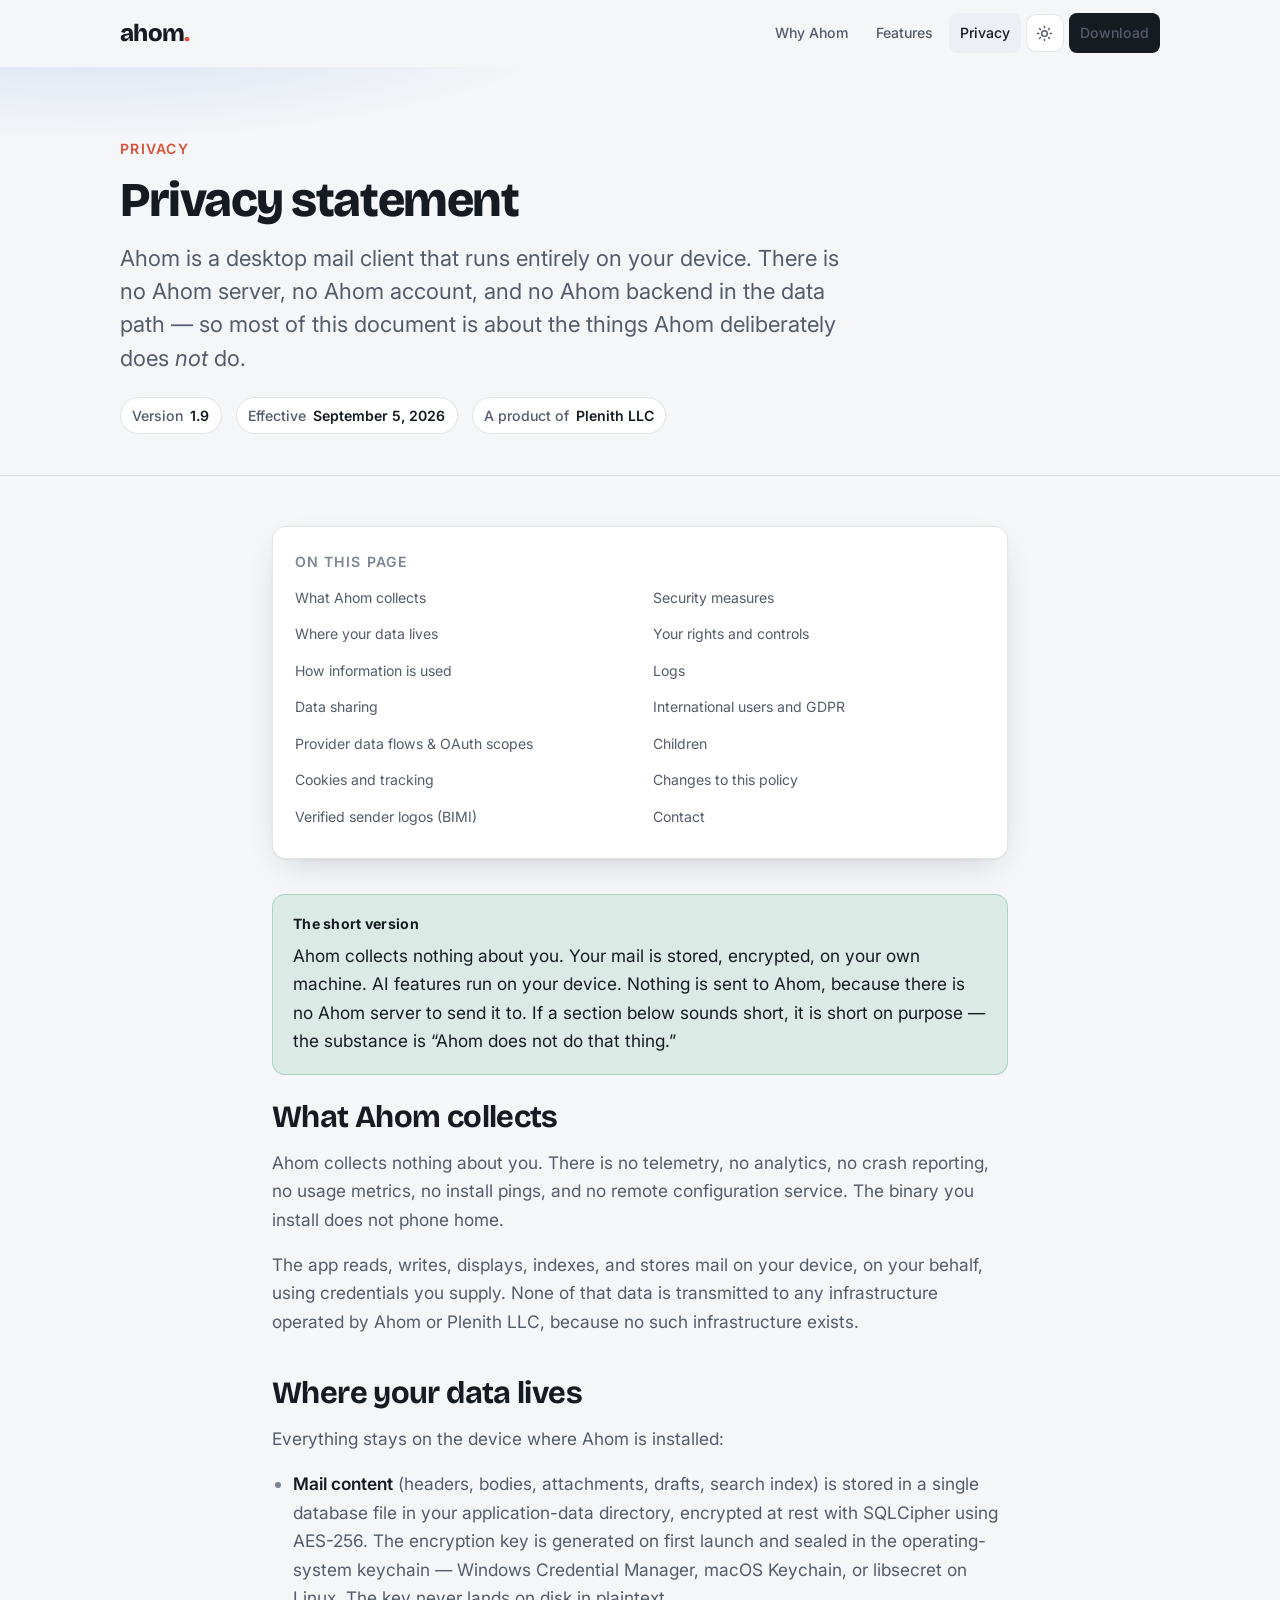
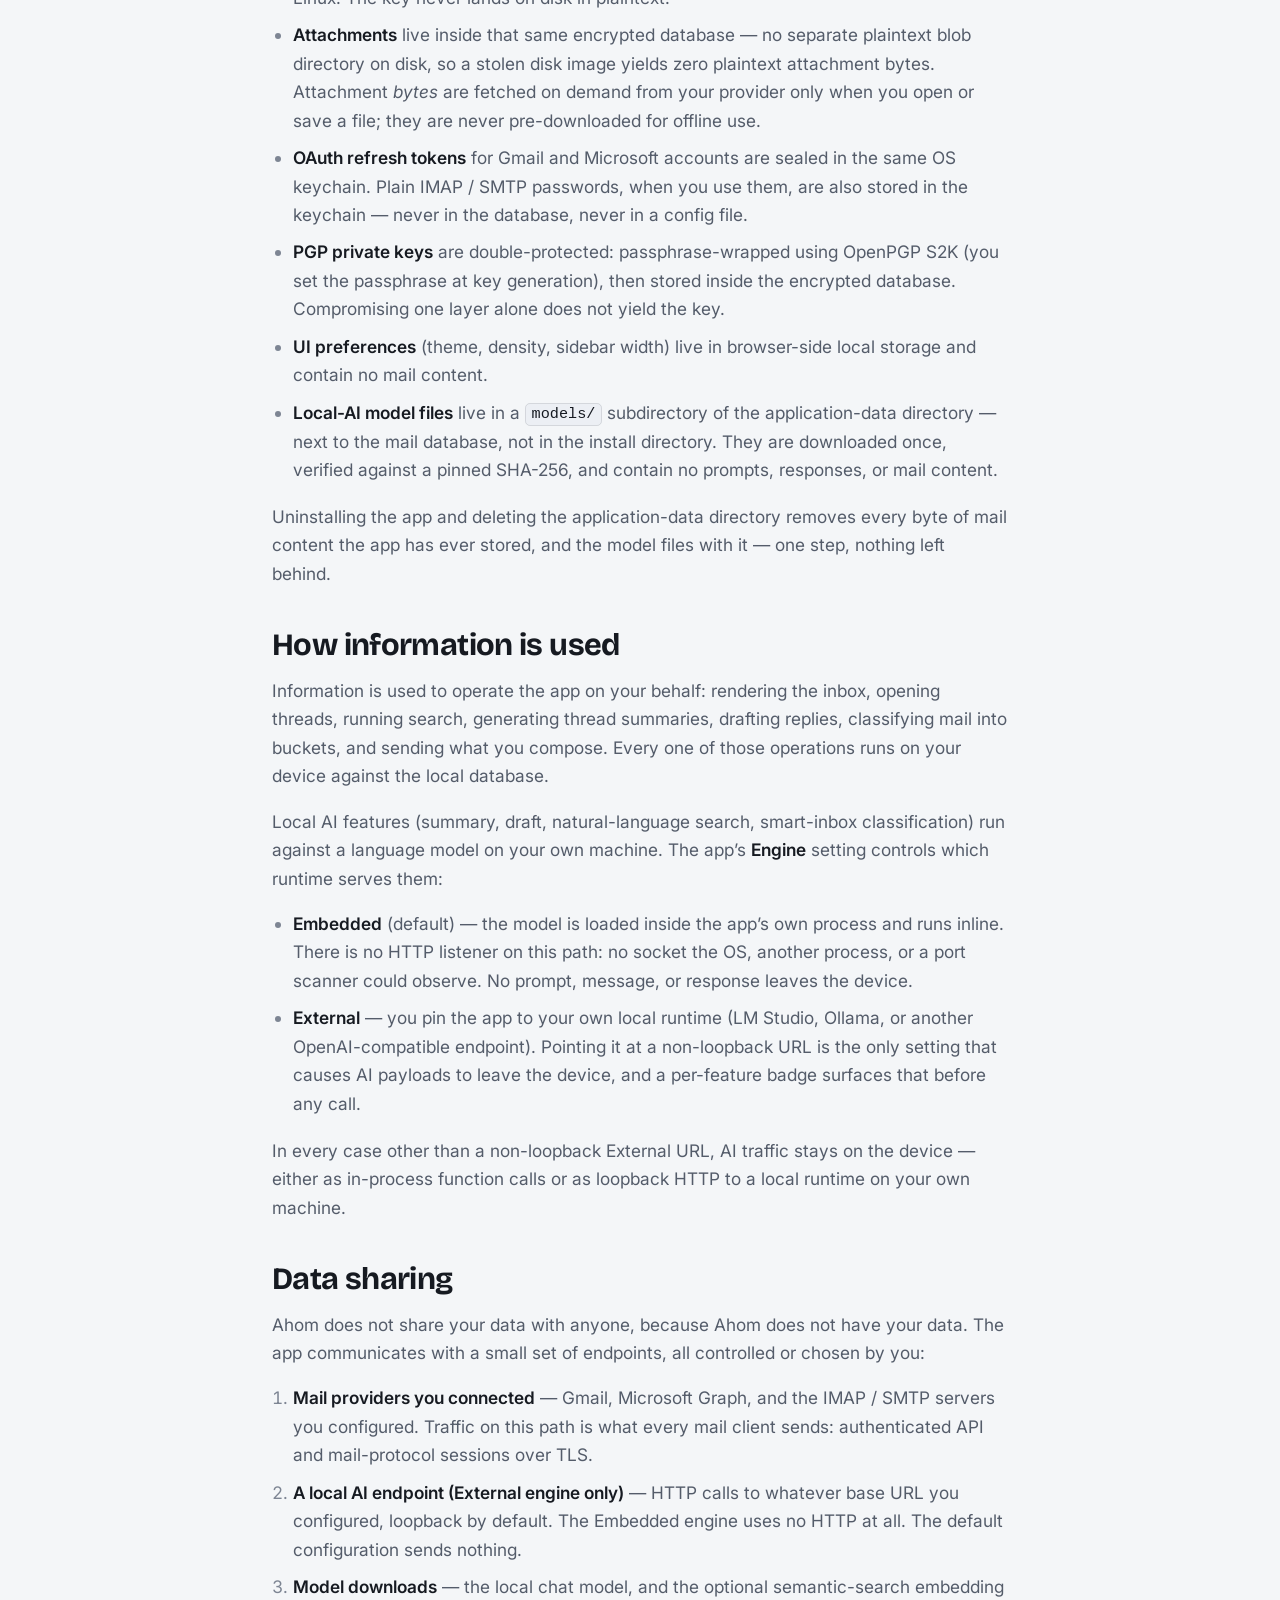
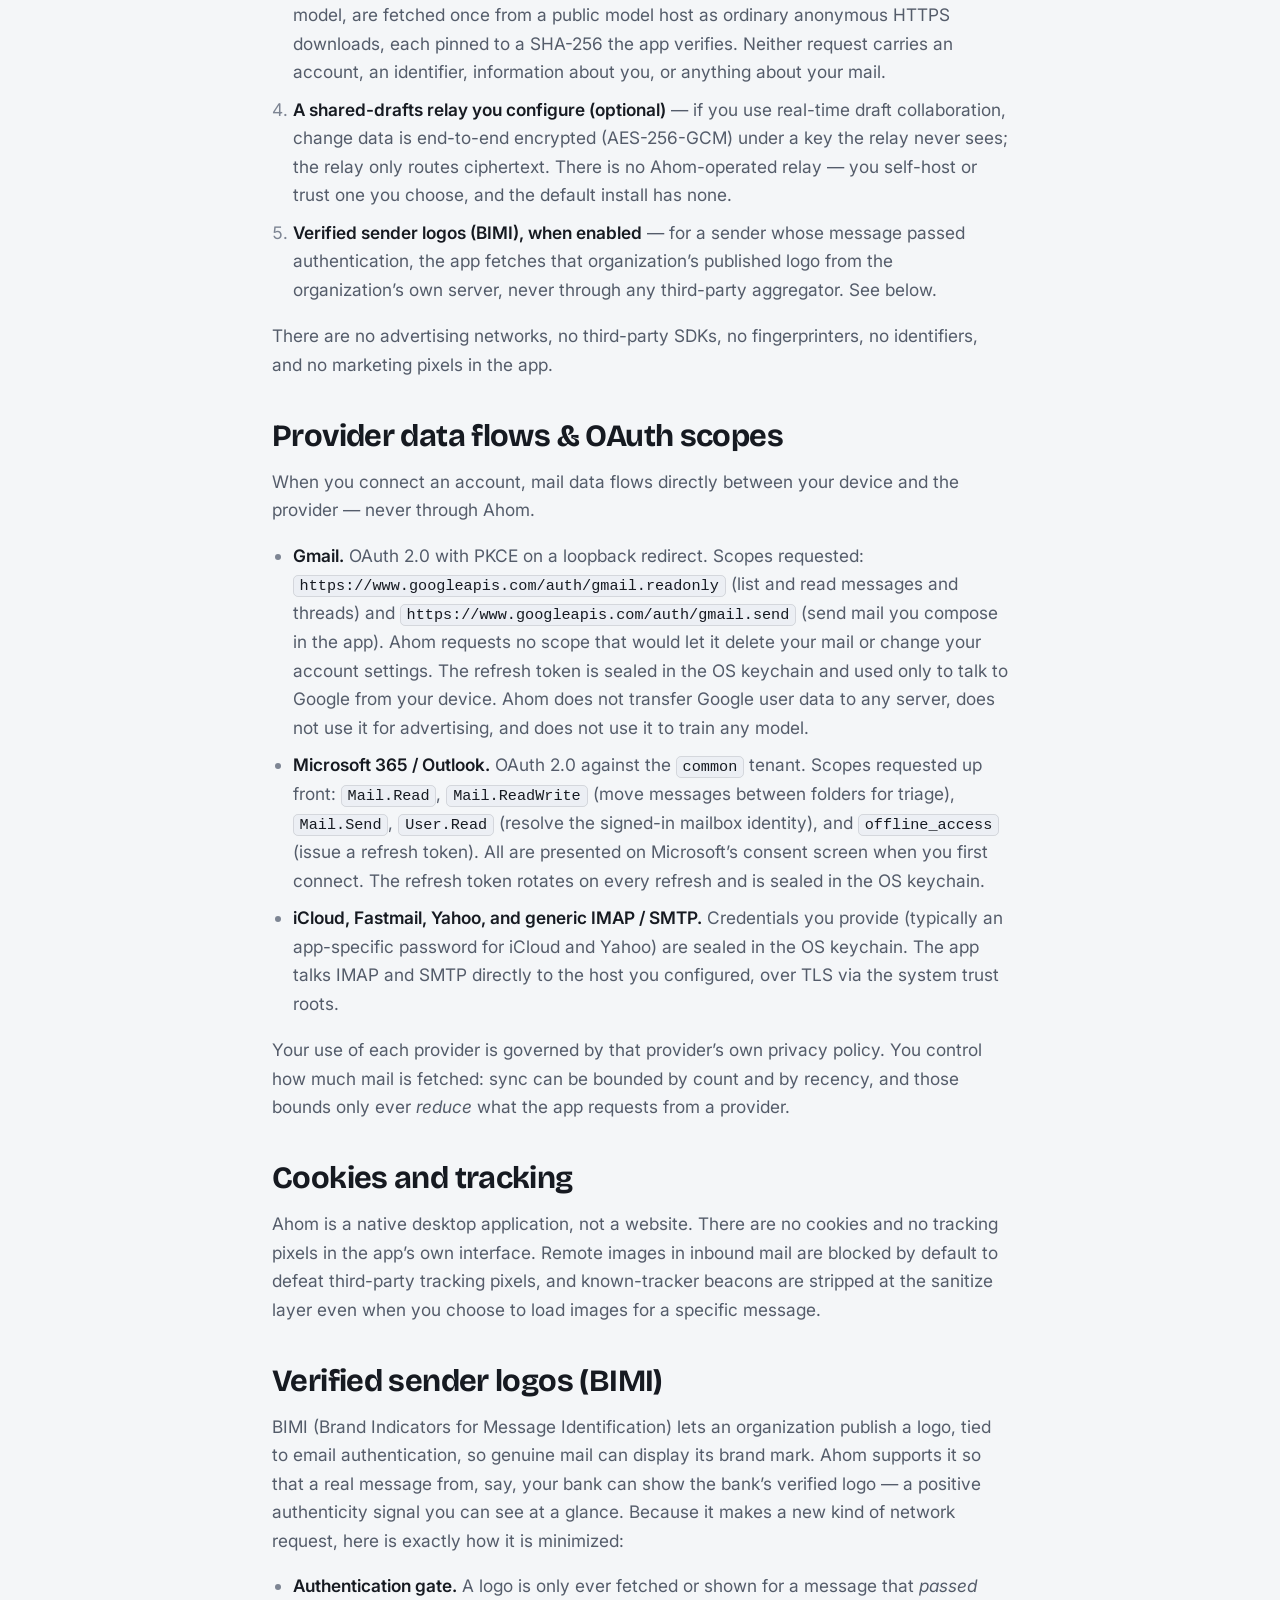
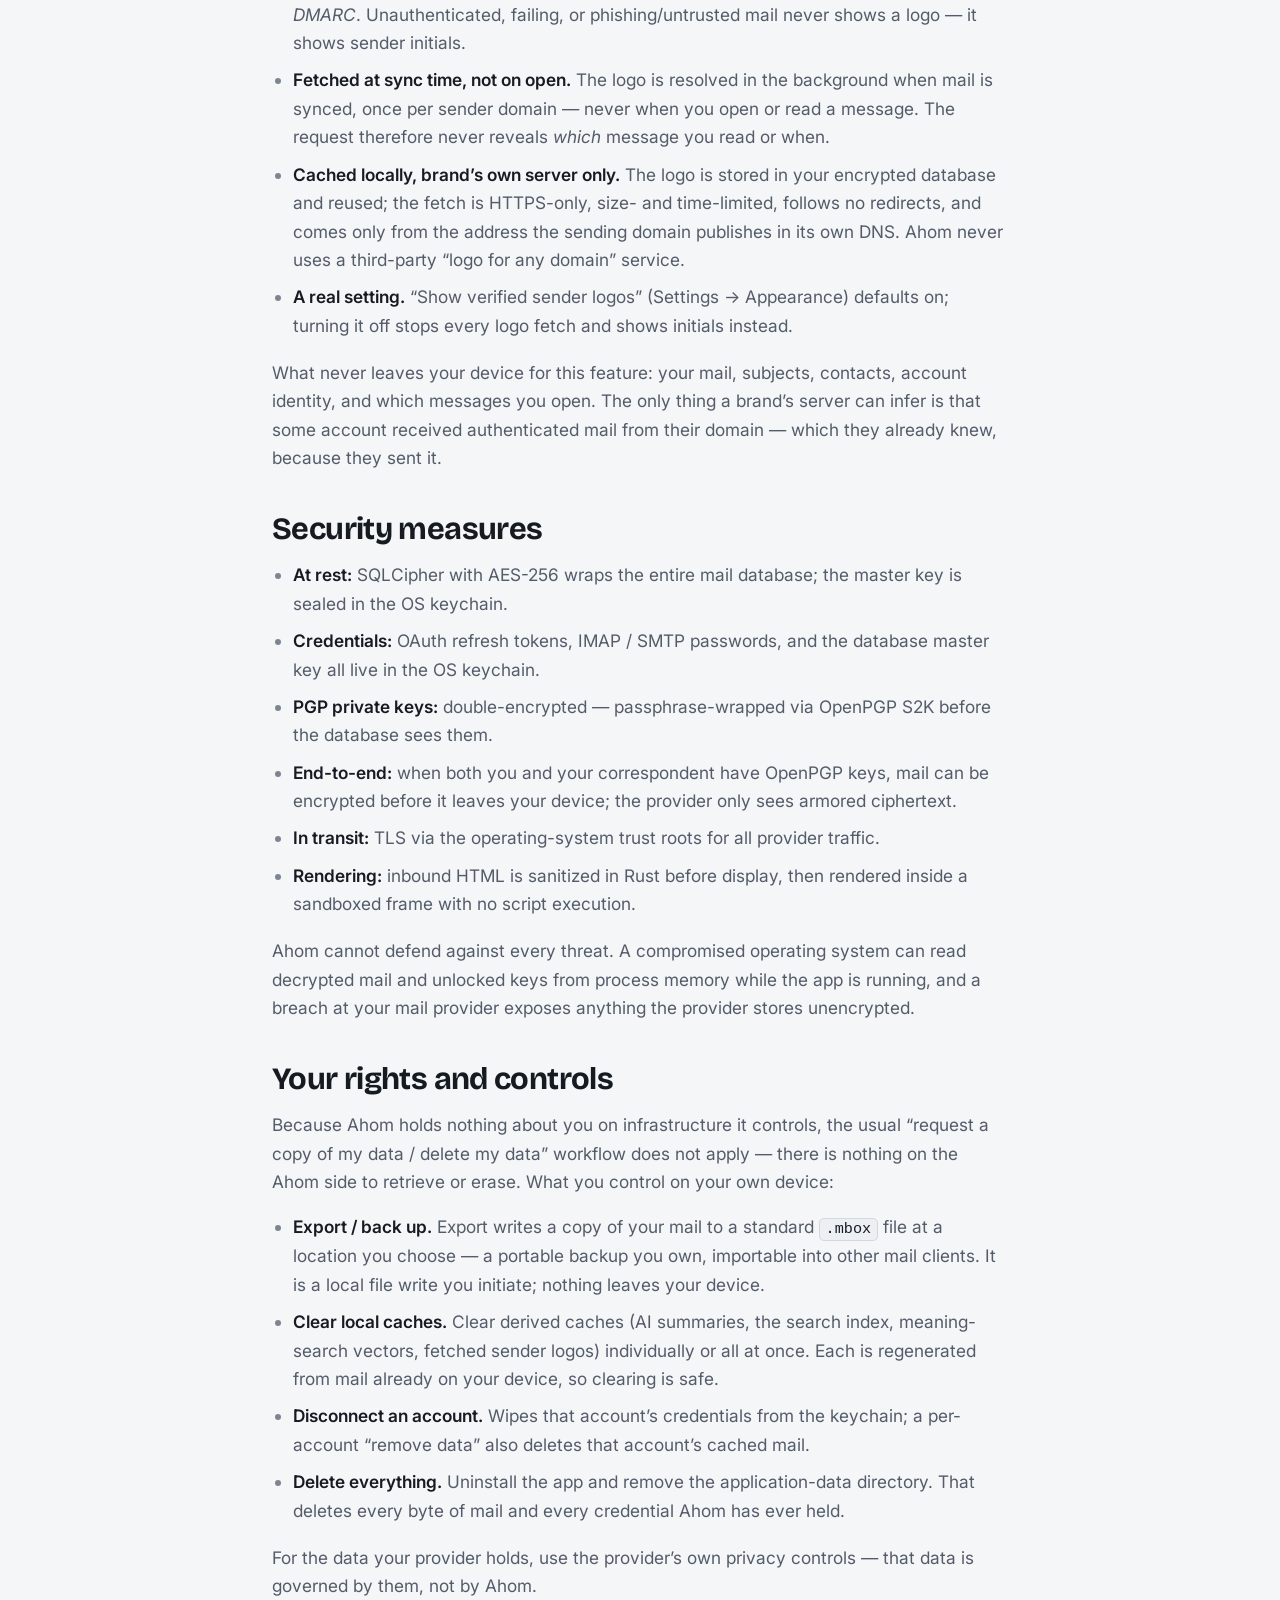
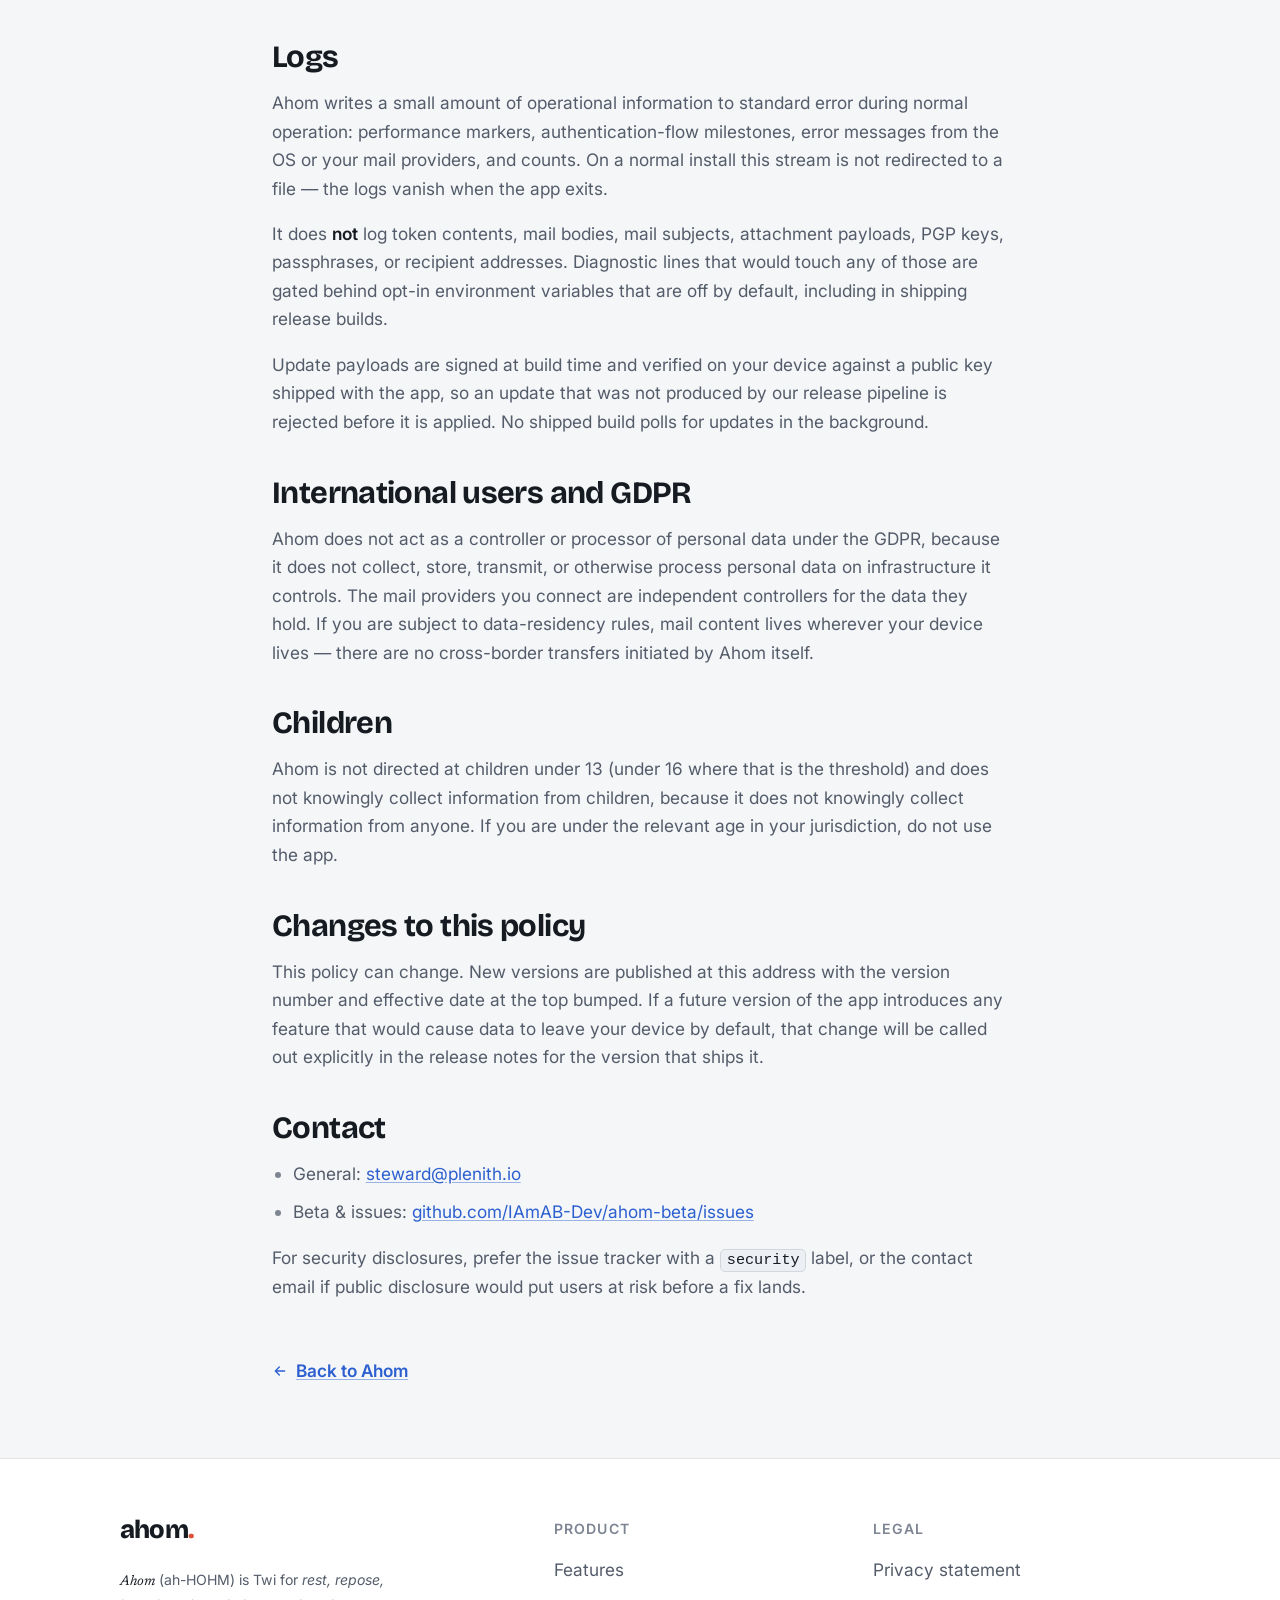
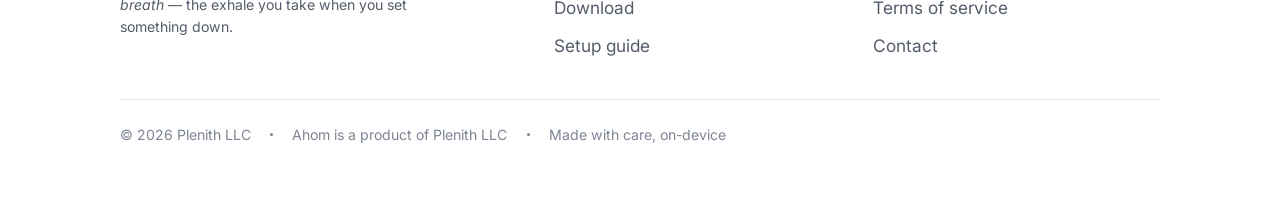
==== commit 352641c4: "site: contact steward@plenith.io; drop ahom.com references ahom.com is registered to a third party, " ====
--- a/privacy.html
+++ b/privacy.html
@@ -165,14 +165,14 @@
 
     <h2 id="contact">Contact</h2>
     <ul>
-      <li>General: <a href="mailto:hello@ahom.com">hello@ahom.com</a></li>
+      <li>General: <a href="mailto:steward@plenith.io">steward@plenith.io</a></li>
       <li>Beta &amp; issues: <a href="https://github.com/IAmAB-Dev/ahom-beta/issues">github.com/IAmAB-Dev/ahom-beta/issues</a></li>
     </ul>
     <p>For security disclosures, prefer the issue tracker with a <code>security</code> label, or the contact email if public disclosure would put users at risk before a fix lands.</p>
 
     <a class="backlink" href="index.html">
       <svg viewBox="0 0 24 24" fill="none" stroke="currentColor" stroke-width="2" stroke-linecap="round" stroke-linejoin="round"><path d="M19 12H5M11 18l-6-6 6-6"></path></svg>
-      Back to ahom.com
+      Back to Ahom
     </a>
   </div>
 </main>
@@ -197,7 +197,7 @@
         <ul>
           <li><a href="privacy.html">Privacy statement</a></li>
           <li><a href="terms.html">Terms of service</a></li>
-          <li><a href="mailto:hello@ahom.com">Contact</a></li>
+          <li><a href="mailto:steward@plenith.io">Contact</a></li>
         </ul>
       </div>
     </div>
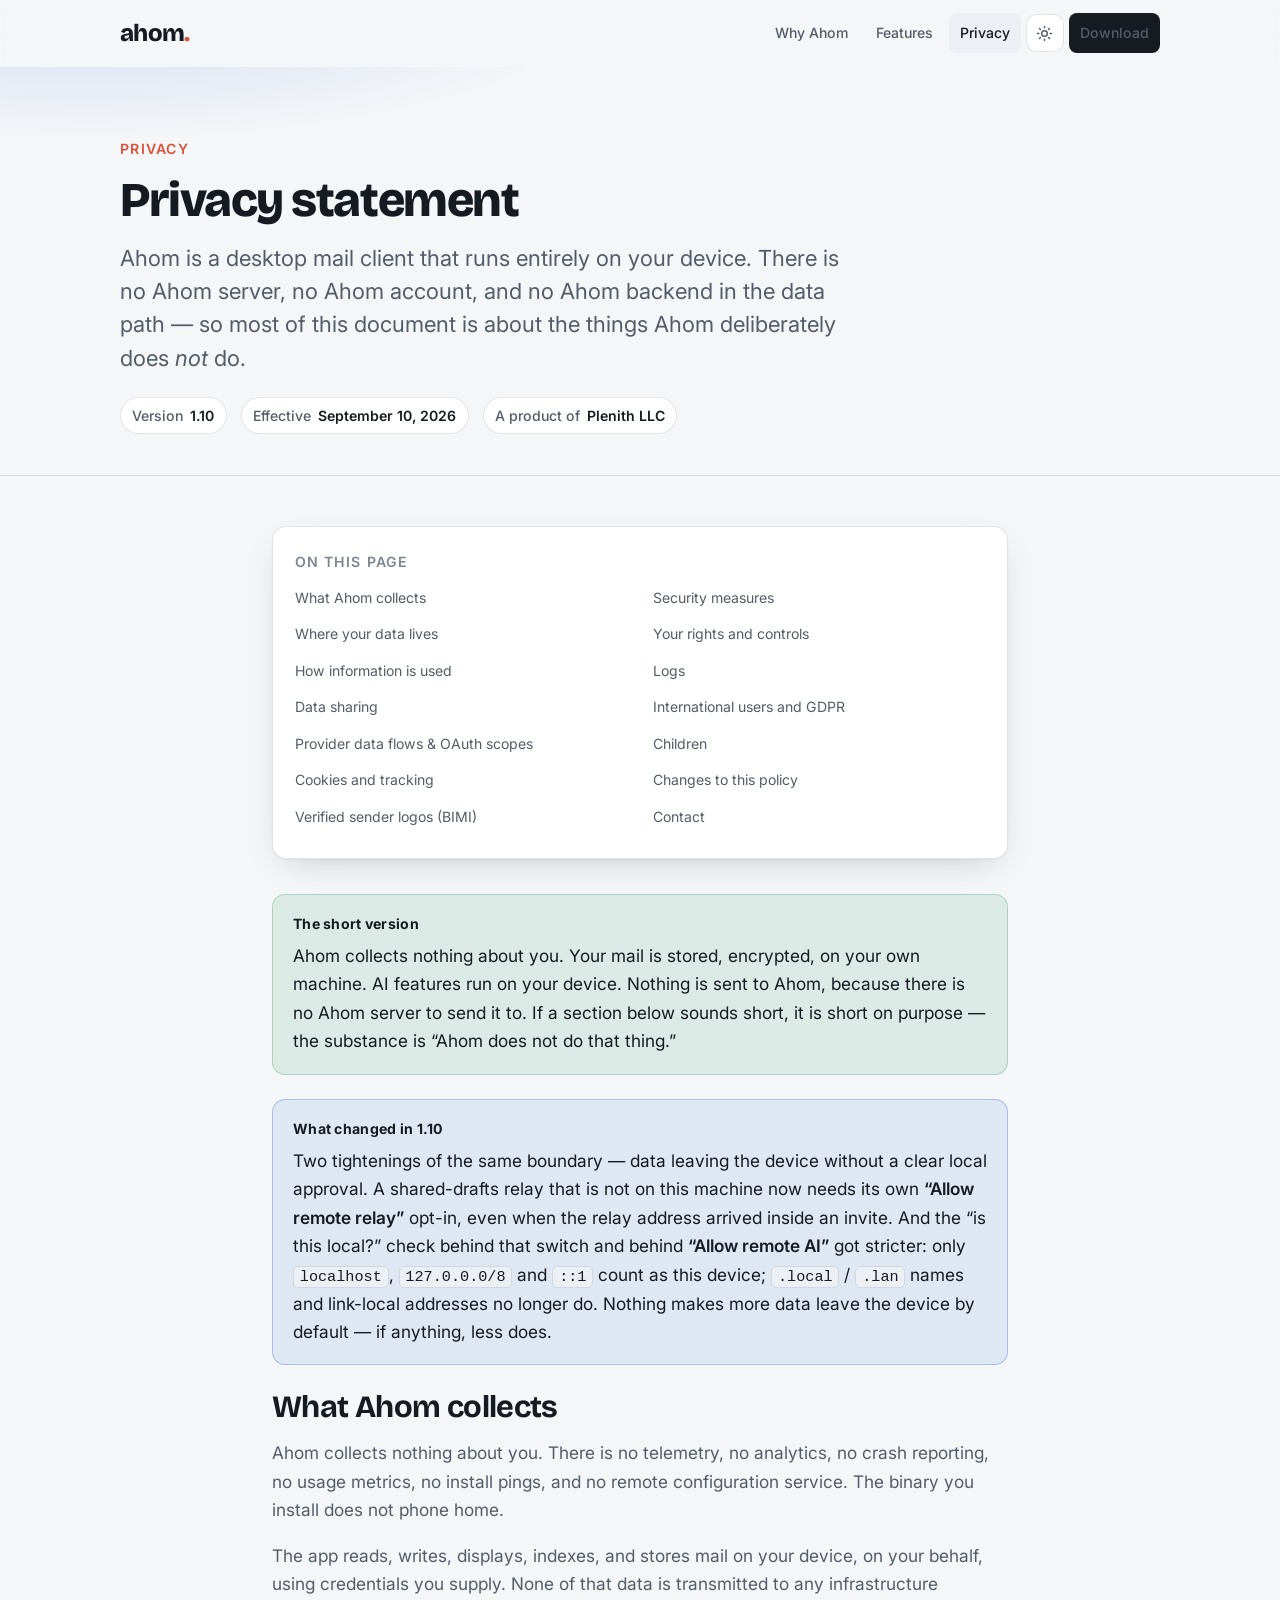
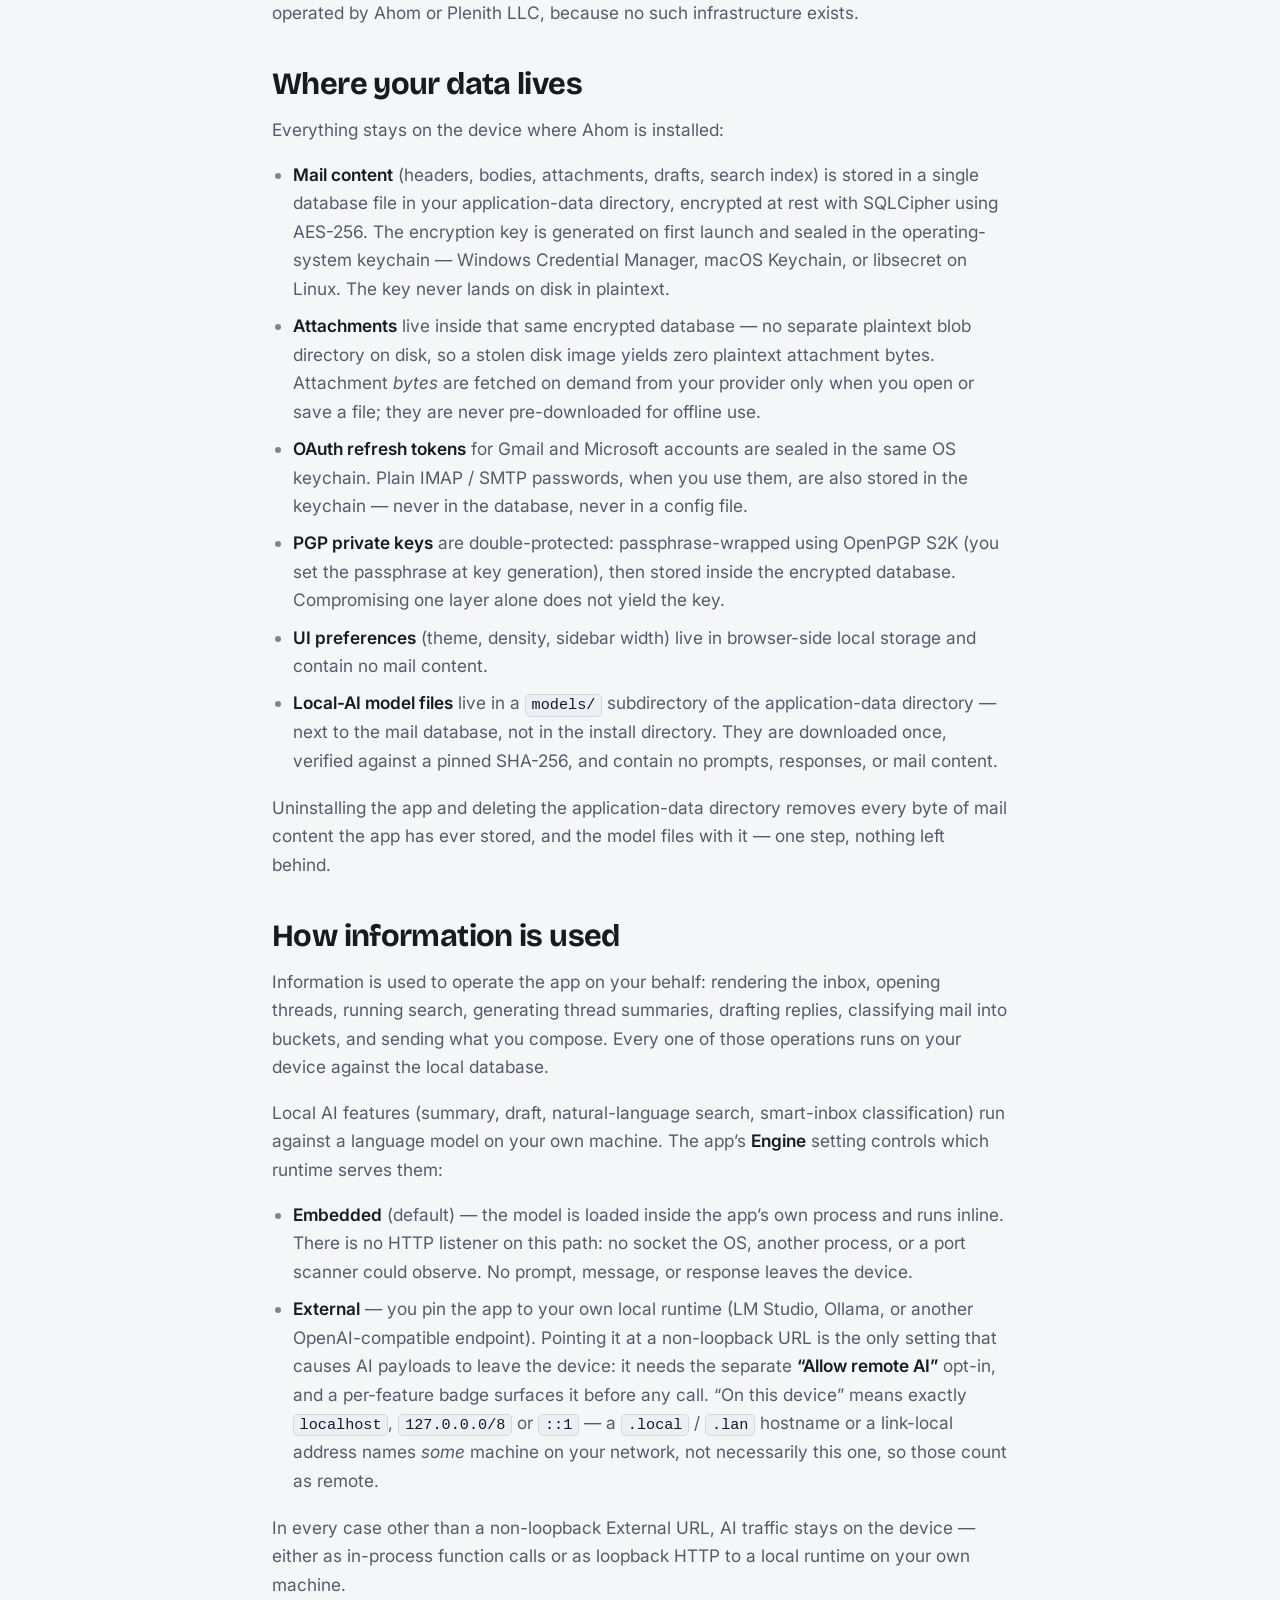
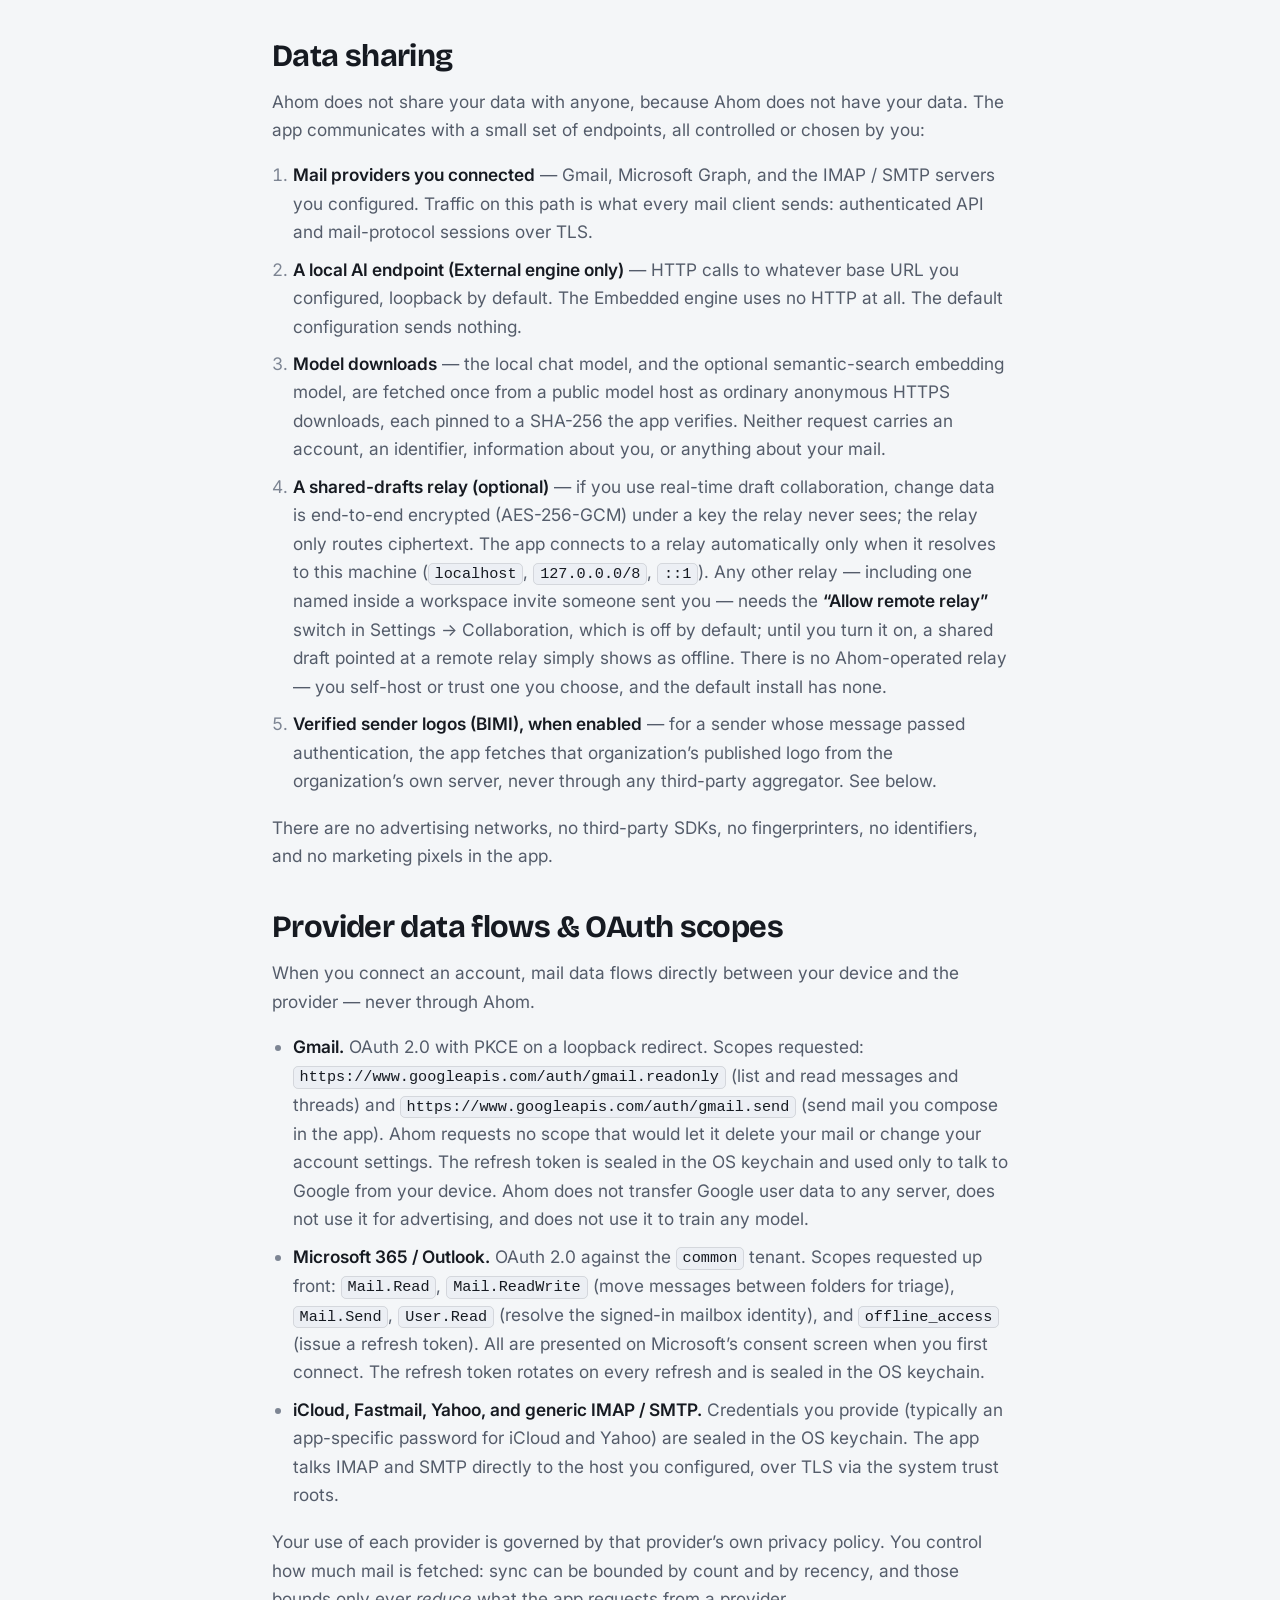
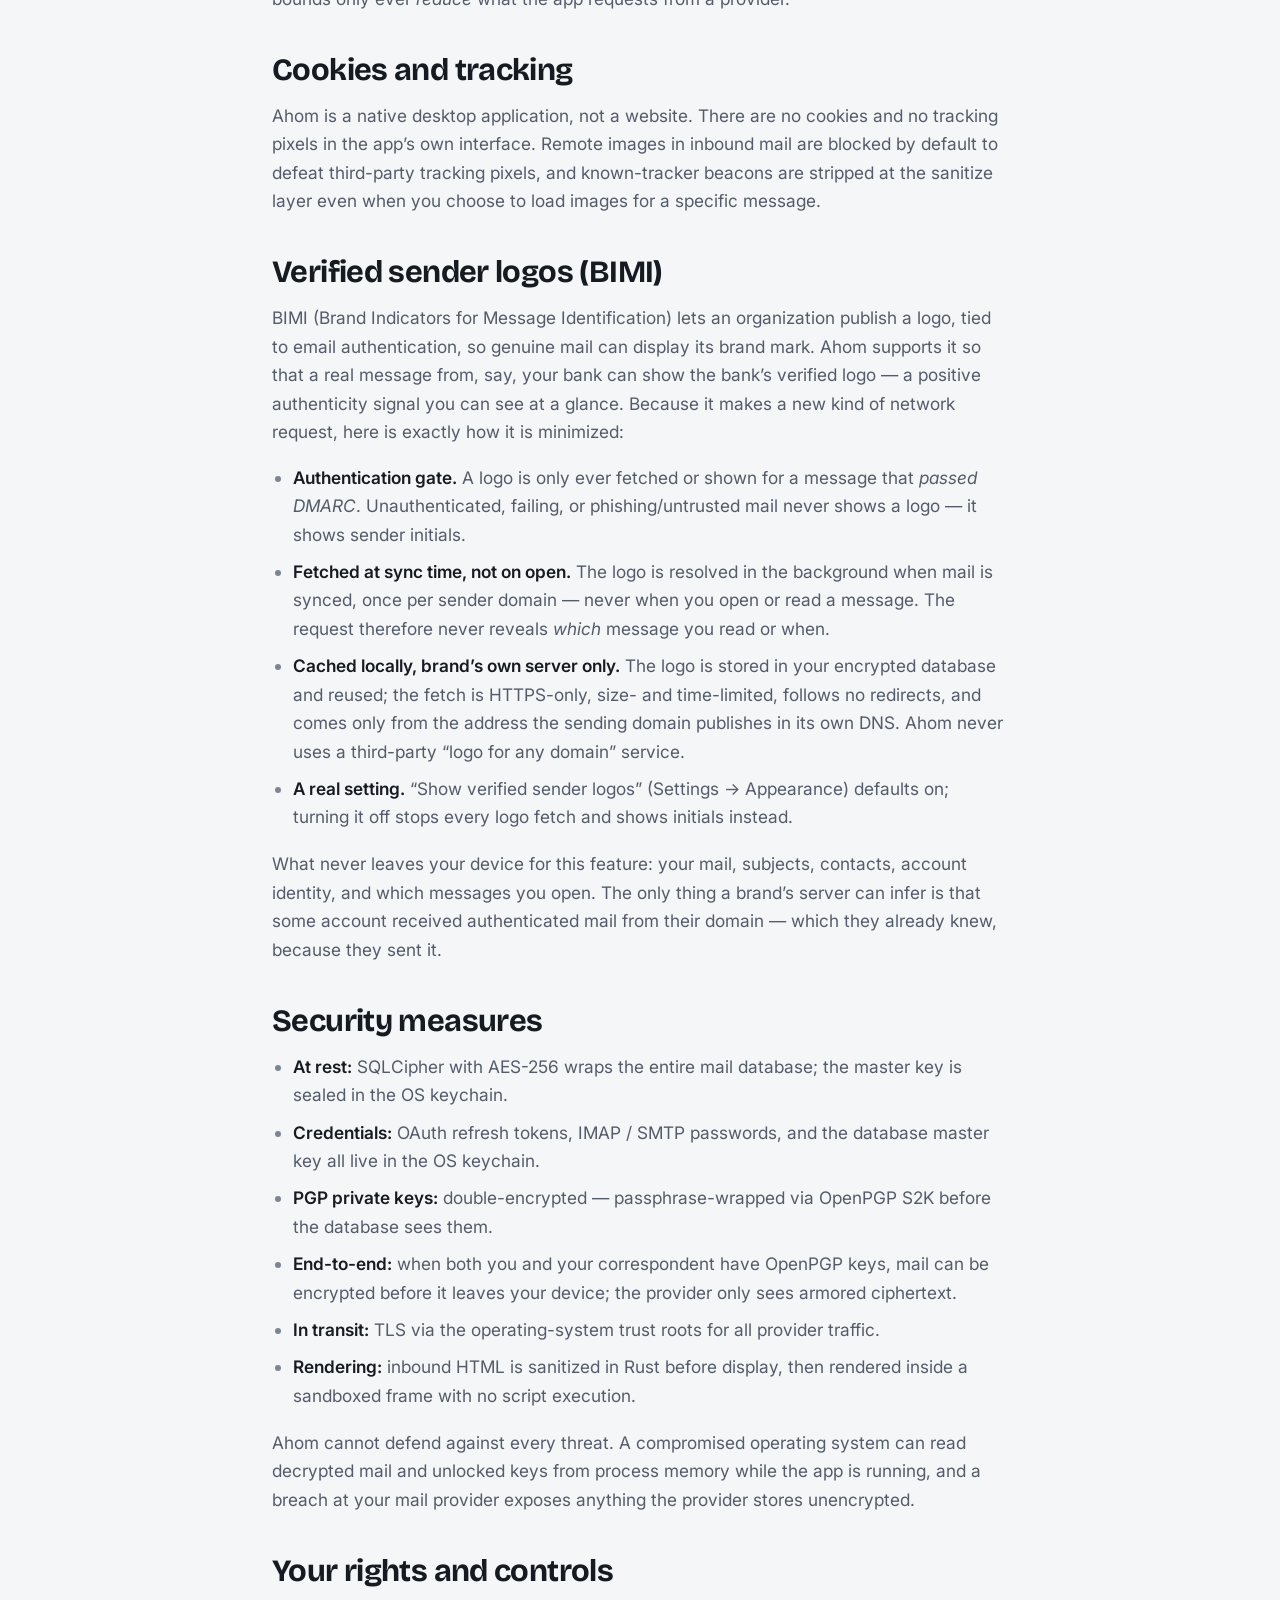
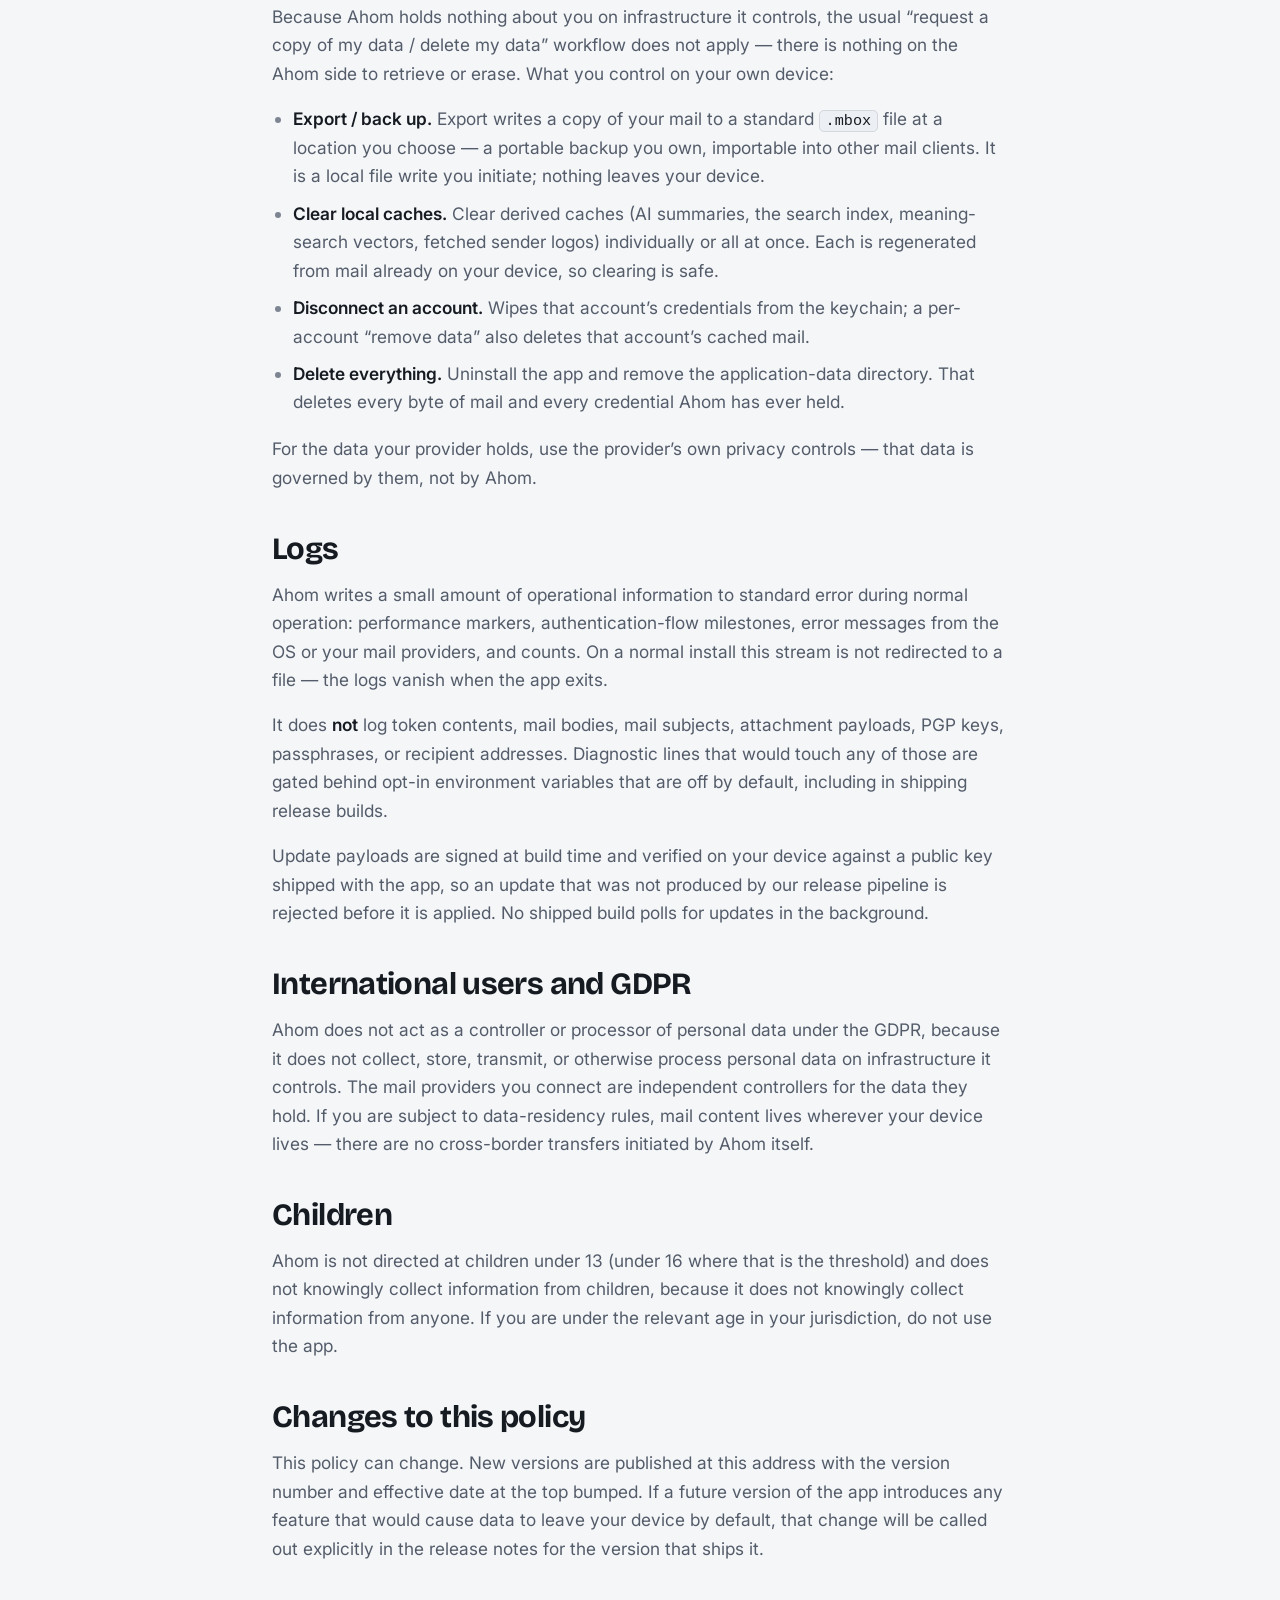
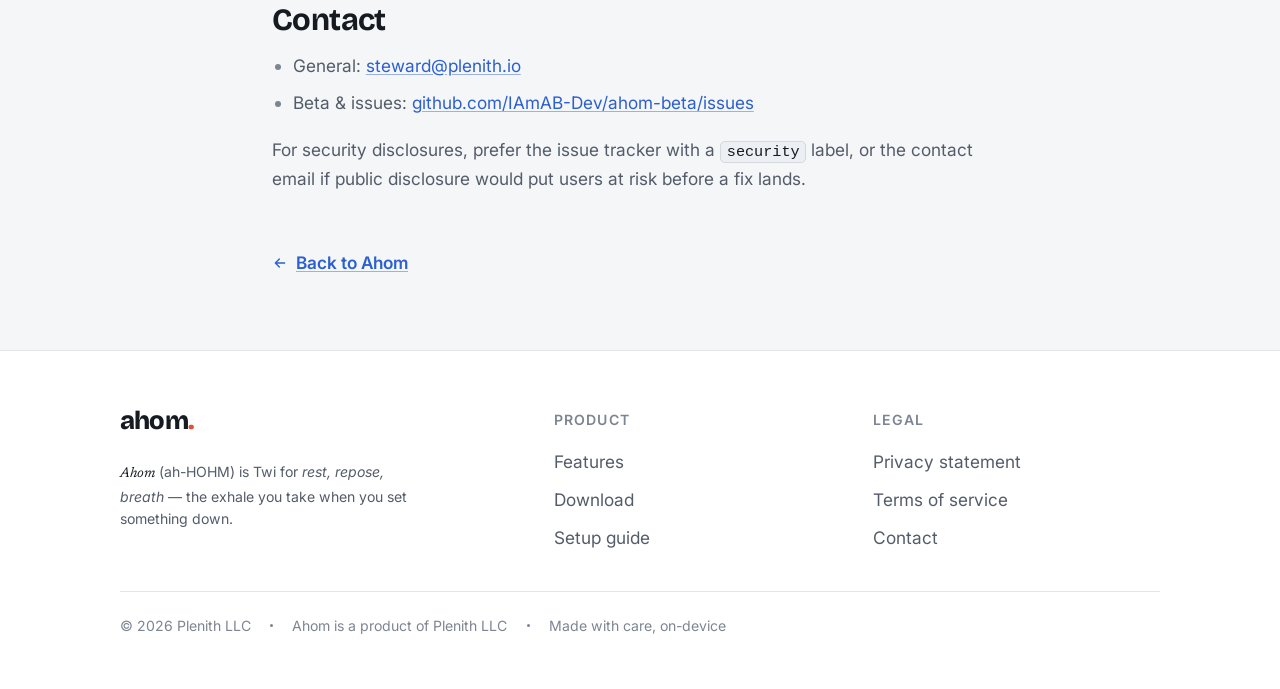
==== commit 4f3ad3e0: "site: privacy statement v1.10 — remote-relay opt-in + stricter loopback rule Mirrors docs/privacy.md" ====
--- a/privacy.html
+++ b/privacy.html
@@ -36,8 +36,8 @@
     <h1 class="legal-title">Privacy statement</h1>
     <p class="legal-lede">Ahom is a desktop mail client that runs entirely on your device. There is no Ahom server, no Ahom account, and no Ahom backend in the data path — so most of this document is about the things Ahom deliberately does <em>not</em> do.</p>
     <div class="legal-meta">
-      <span class="tag">Version <b>1.9</b></span>
-      <span class="tag">Effective <b>September 5, 2026</b></span>
+      <span class="tag">Version <b>1.10</b></span>
+      <span class="tag">Effective <b>September 10, 2026</b></span>
       <span class="tag">A product of <b>Plenith&nbsp;LLC</b></span>
     </div>
   </div>
@@ -70,6 +70,11 @@
       <p>Ahom collects nothing about you. Your mail is stored, encrypted, on your own machine. AI features run on your device. Nothing is sent to Ahom, because there is no Ahom server to send it to. If a section below sounds short, it is short on purpose — the substance is “Ahom does not do that thing.”</p>
     </div>
 
+    <div class="callout">
+      <span class="callout__label">What changed in 1.10</span>
+      <p>Two tightenings of the same boundary — data leaving the device without a clear local approval. A shared-drafts relay that is not on this machine now needs its own <strong>“Allow remote relay”</strong> opt-in, even when the relay address arrived inside an invite. And the “is this local?” check behind that switch and behind <strong>“Allow remote AI”</strong> got stricter: only <code>localhost</code>, <code>127.0.0.0/8</code> and <code>::1</code> count as this device; <code>.local</code> / <code>.lan</code> names and link-local addresses no longer do. Nothing makes more data leave the device by default — if anything, less does.</p>
+    </div>
+
     <h2 id="collect">What Ahom collects</h2>
     <p>Ahom collects nothing about you. There is no telemetry, no analytics, no crash reporting, no usage metrics, no install pings, and no remote configuration service. The binary you install does not phone home.</p>
     <p>The app reads, writes, displays, indexes, and stores mail on your device, on your behalf, using credentials you supply. None of that data is transmitted to any infrastructure operated by Ahom or Plenith LLC, because no such infrastructure exists.</p>
@@ -91,7 +96,7 @@
     <p>Local AI features (summary, draft, natural-language search, smart-inbox classification) run against a language model on your own machine. The app’s <strong>Engine</strong> setting controls which runtime serves them:</p>
     <ul>
       <li><strong>Embedded</strong> (default) — the model is loaded inside the app’s own process and runs inline. There is no HTTP listener on this path: no socket the OS, another process, or a port scanner could observe. No prompt, message, or response leaves the device.</li>
-      <li><strong>External</strong> — you pin the app to your own local runtime (LM Studio, Ollama, or another OpenAI-compatible endpoint). Pointing it at a non-loopback URL is the only setting that causes AI payloads to leave the device, and a per-feature badge surfaces that before any call.</li>
+      <li><strong>External</strong> — you pin the app to your own local runtime (LM Studio, Ollama, or another OpenAI-compatible endpoint). Pointing it at a non-loopback URL is the only setting that causes AI payloads to leave the device: it needs the separate <strong>“Allow remote AI”</strong> opt-in, and a per-feature badge surfaces it before any call. “On this device” means exactly <code>localhost</code>, <code>127.0.0.0/8</code> or <code>::1</code> — a <code>.local</code> / <code>.lan</code> hostname or a link-local address names <em>some</em> machine on your network, not necessarily this one, so those count as remote.</li>
     </ul>
     <p>In every case other than a non-loopback External URL, AI traffic stays on the device — either as in-process function calls or as loopback HTTP to a local runtime on your own machine.</p>
 
@@ -101,7 +106,7 @@
       <li><strong>Mail providers you connected</strong> — Gmail, Microsoft Graph, and the IMAP / SMTP servers you configured. Traffic on this path is what every mail client sends: authenticated API and mail-protocol sessions over TLS.</li>
       <li><strong>A local AI endpoint (External engine only)</strong> — HTTP calls to whatever base URL you configured, loopback by default. The Embedded engine uses no HTTP at all. The default configuration sends nothing.</li>
       <li><strong>Model downloads</strong> — the local chat model, and the optional semantic-search embedding model, are fetched once from a public model host as ordinary anonymous HTTPS downloads, each pinned to a SHA-256 the app verifies. Neither request carries an account, an identifier, information about you, or anything about your mail.</li>
-      <li><strong>A shared-drafts relay you configure (optional)</strong> — if you use real-time draft collaboration, change data is end-to-end encrypted (AES-256-GCM) under a key the relay never sees; the relay only routes ciphertext. There is no Ahom-operated relay — you self-host or trust one you choose, and the default install has none.</li>
+      <li><strong>A shared-drafts relay (optional)</strong> — if you use real-time draft collaboration, change data is end-to-end encrypted (AES-256-GCM) under a key the relay never sees; the relay only routes ciphertext. The app connects to a relay automatically only when it resolves to this machine (<code>localhost</code>, <code>127.0.0.0/8</code>, <code>::1</code>). Any other relay — including one named inside a workspace invite someone sent you — needs the <strong>“Allow remote relay”</strong> switch in Settings → Collaboration, which is off by default; until you turn it on, a shared draft pointed at a remote relay simply shows as offline. There is no Ahom-operated relay — you self-host or trust one you choose, and the default install has none.</li>
       <li><strong>Verified sender logos (BIMI), when enabled</strong> — for a sender whose message passed authentication, the app fetches that organization’s published logo from the organization’s own server, never through any third-party aggregator. See below.</li>
     </ol>
     <p>There are no advertising networks, no third-party SDKs, no fingerprinters, no identifiers, and no marketing pixels in the app.</p>
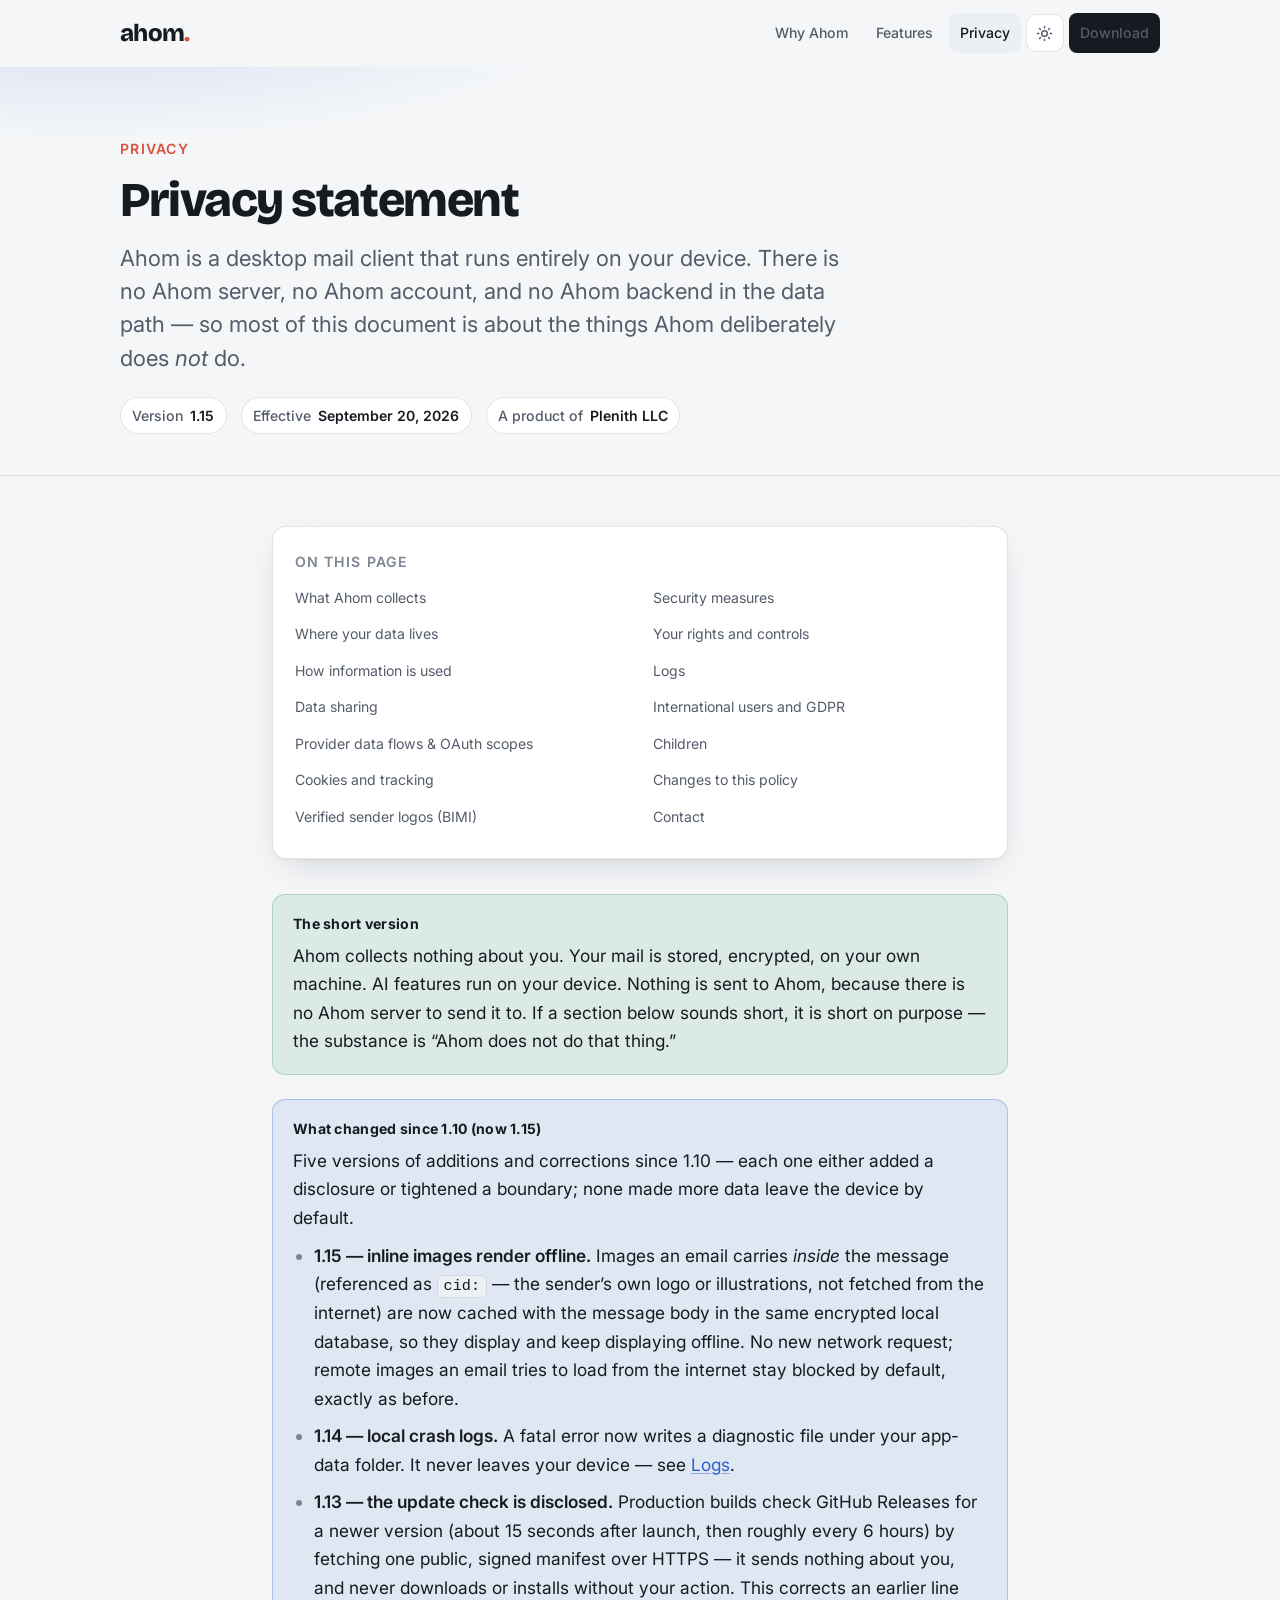
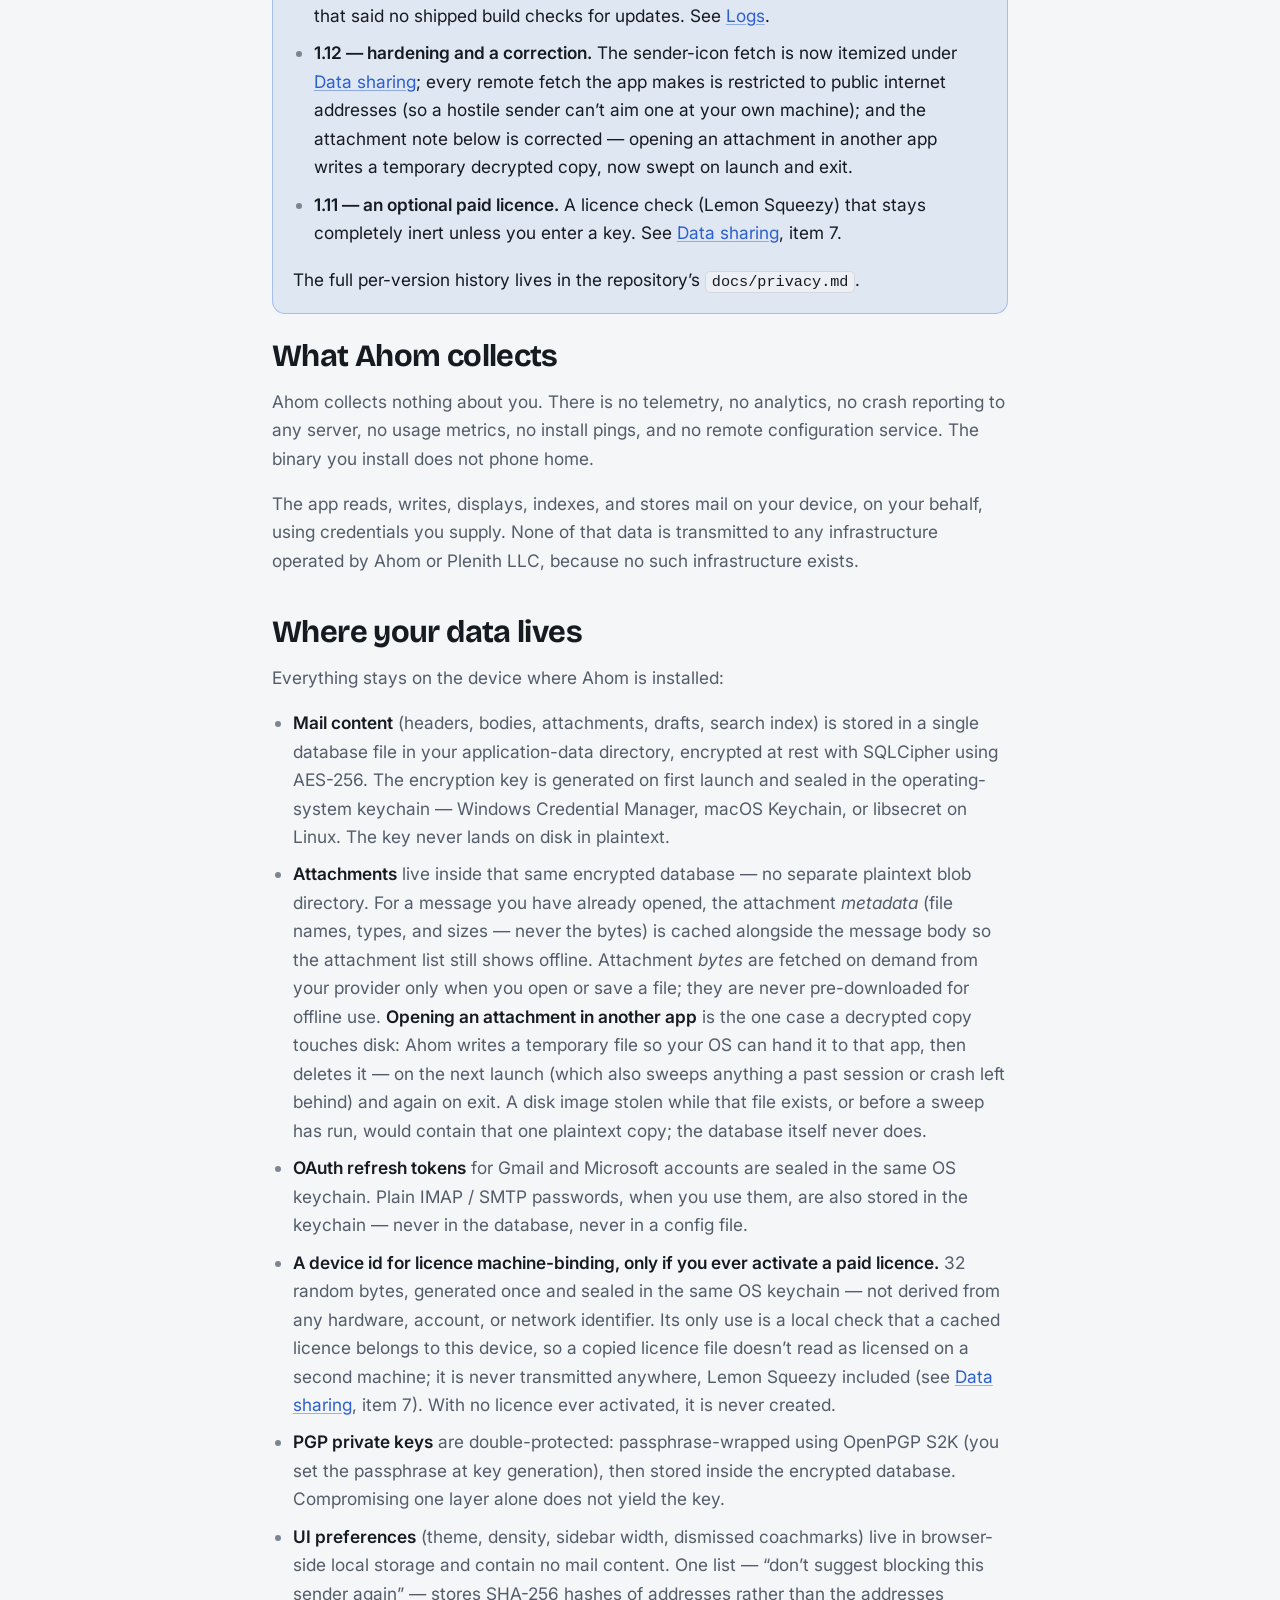
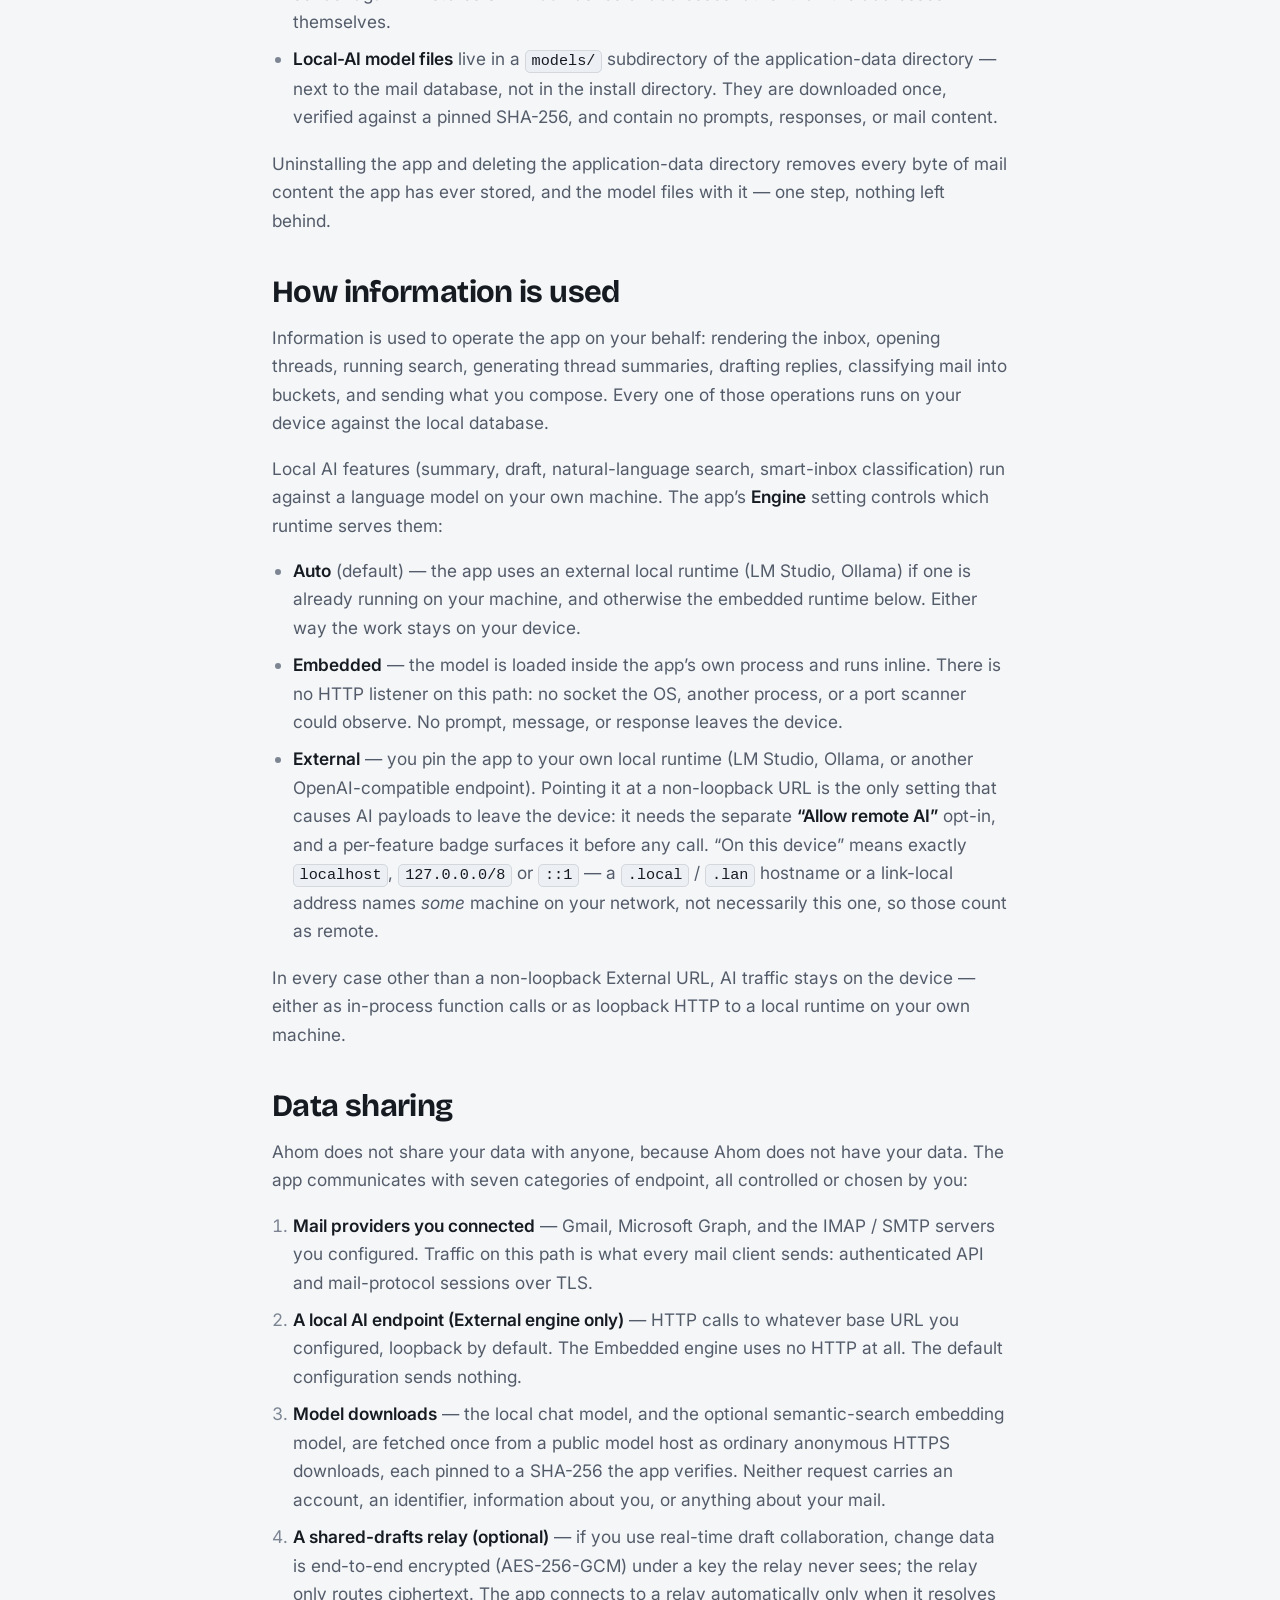
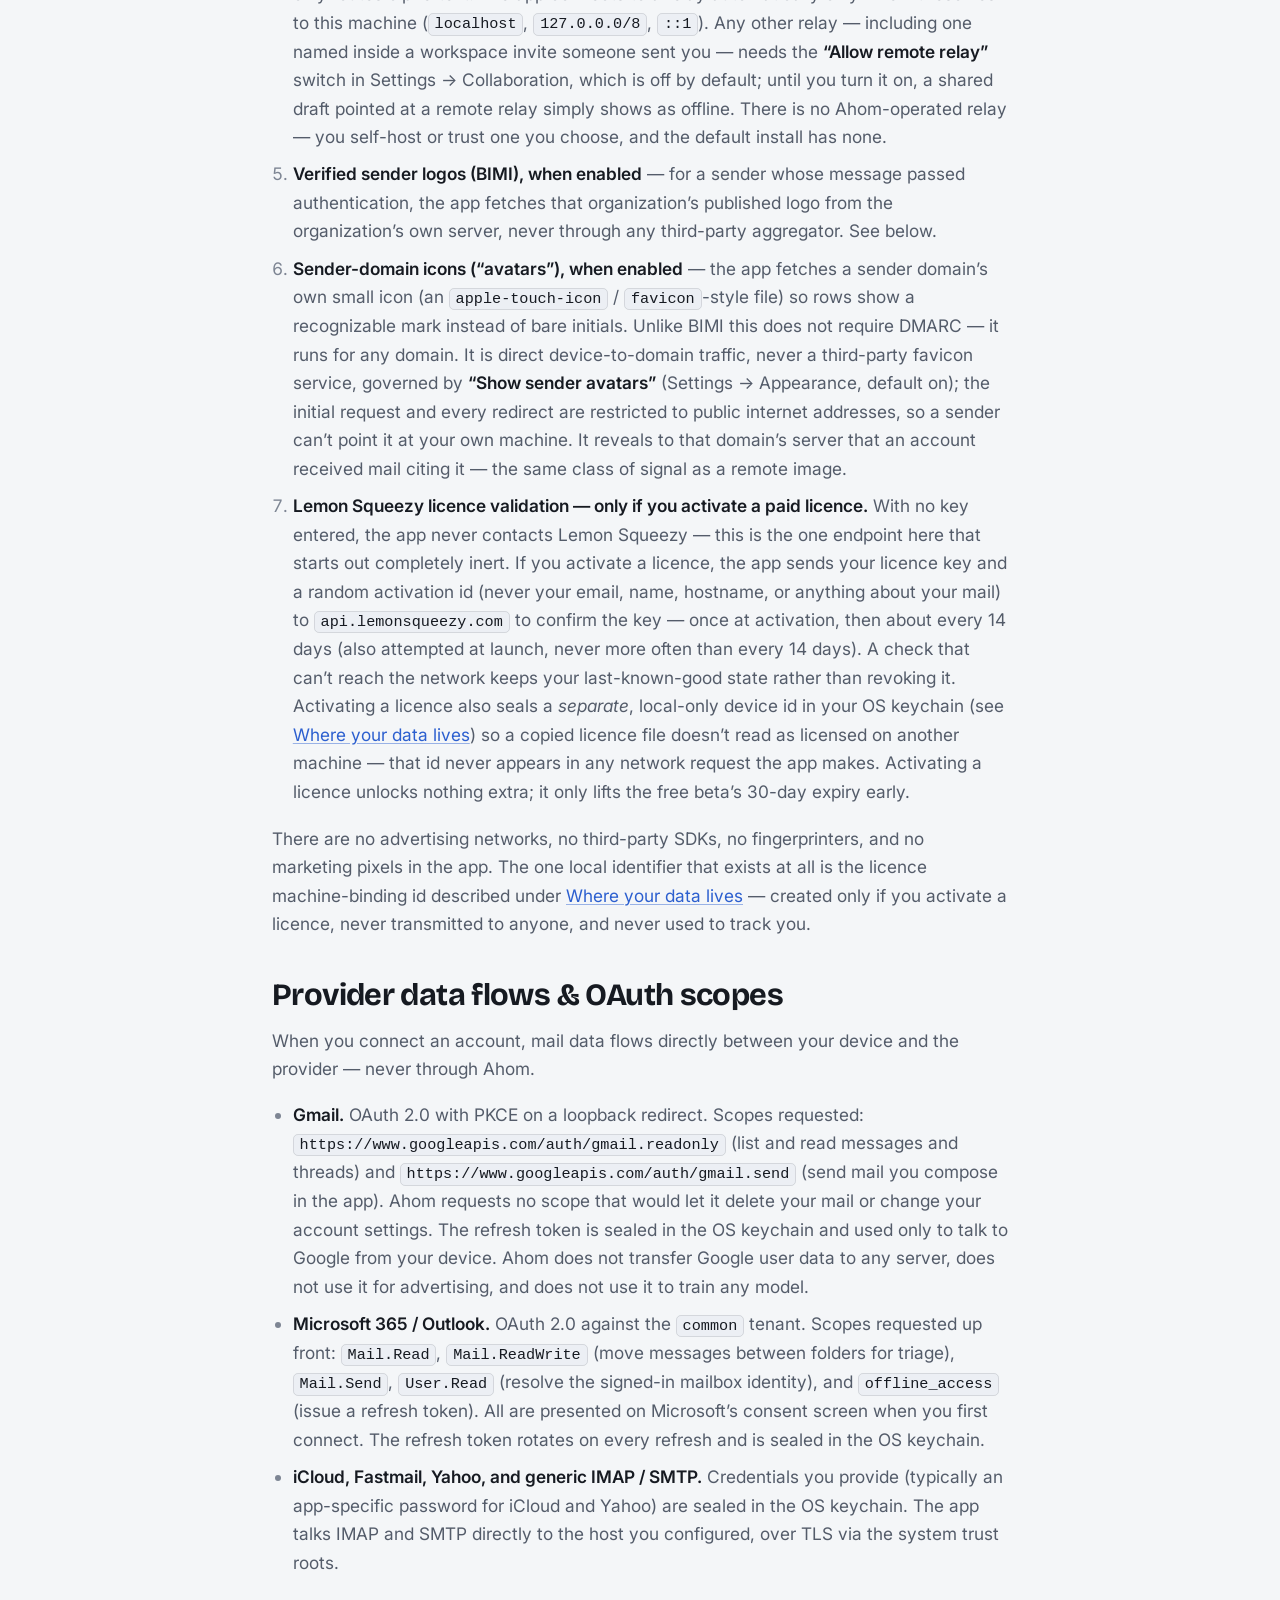
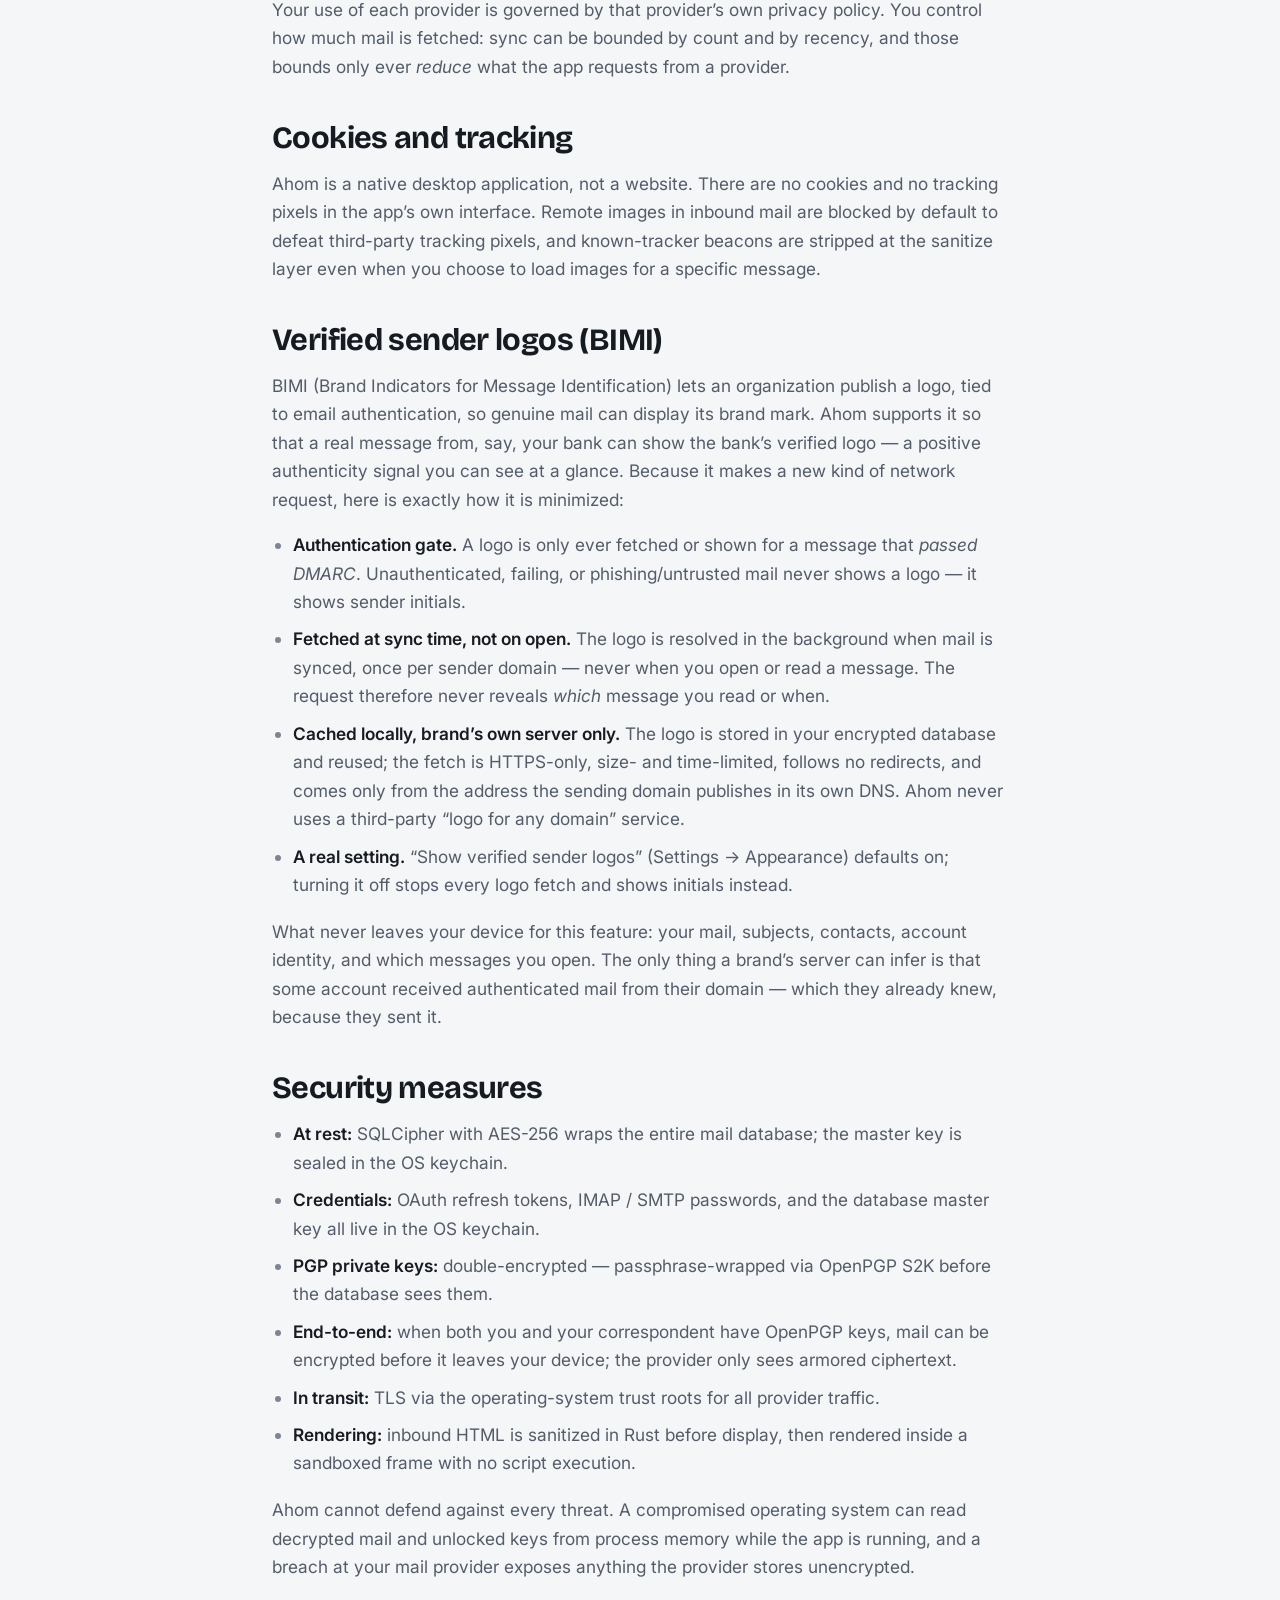
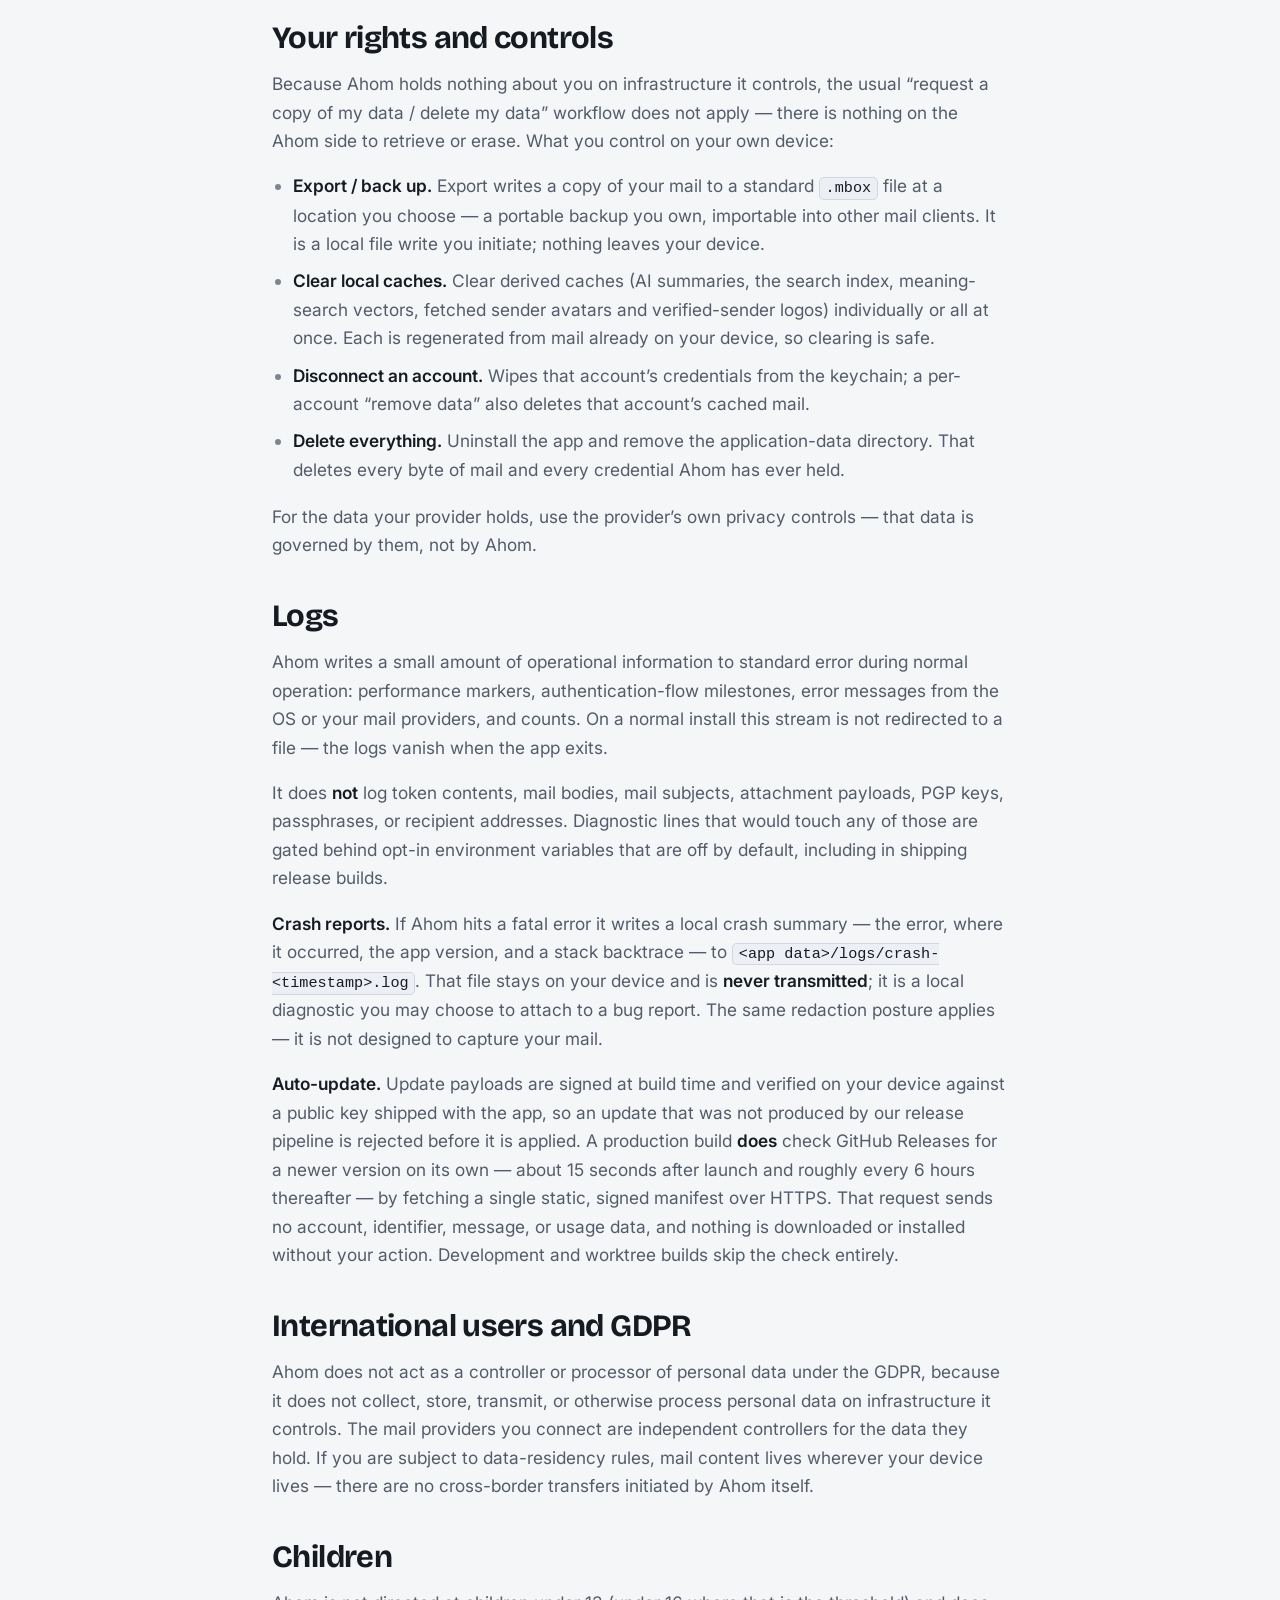
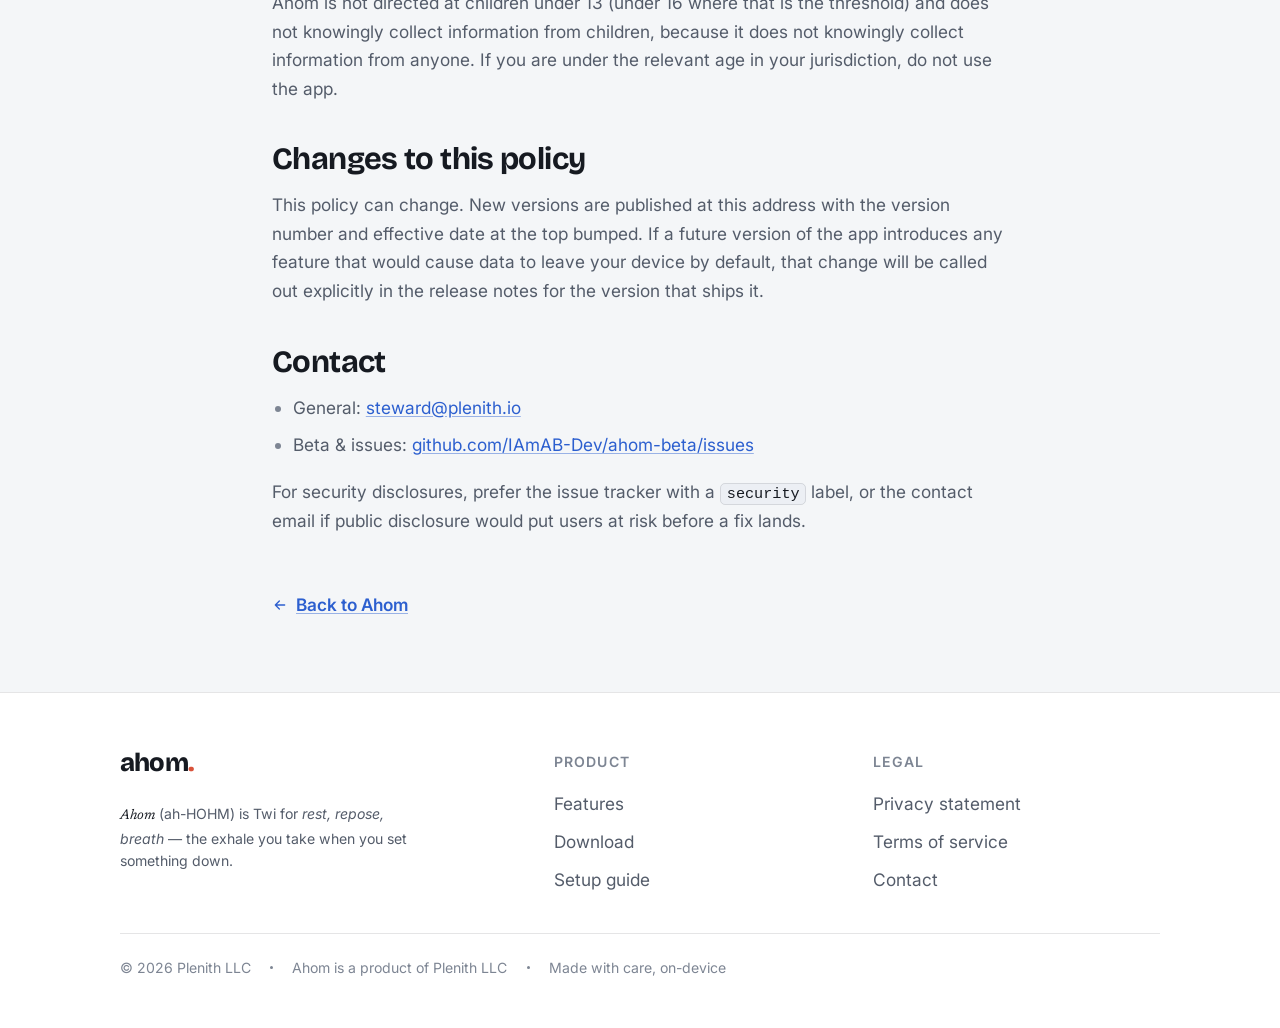
==== commit 6ca0cdc5: "privacy: reconcile public page to statement v1.15 The public privacy page had drifted five versions " ====
--- a/privacy.html
+++ b/privacy.html
@@ -36,8 +36,8 @@
     <h1 class="legal-title">Privacy statement</h1>
     <p class="legal-lede">Ahom is a desktop mail client that runs entirely on your device. There is no Ahom server, no Ahom account, and no Ahom backend in the data path — so most of this document is about the things Ahom deliberately does <em>not</em> do.</p>
     <div class="legal-meta">
-      <span class="tag">Version <b>1.10</b></span>
-      <span class="tag">Effective <b>September 10, 2026</b></span>
+      <span class="tag">Version <b>1.15</b></span>
+      <span class="tag">Effective <b>September 20, 2026</b></span>
       <span class="tag">A product of <b>Plenith&nbsp;LLC</b></span>
     </div>
   </div>
@@ -71,22 +71,31 @@
     </div>
 
     <div class="callout">
-      <span class="callout__label">What changed in 1.10</span>
-      <p>Two tightenings of the same boundary — data leaving the device without a clear local approval. A shared-drafts relay that is not on this machine now needs its own <strong>“Allow remote relay”</strong> opt-in, even when the relay address arrived inside an invite. And the “is this local?” check behind that switch and behind <strong>“Allow remote AI”</strong> got stricter: only <code>localhost</code>, <code>127.0.0.0/8</code> and <code>::1</code> count as this device; <code>.local</code> / <code>.lan</code> names and link-local addresses no longer do. Nothing makes more data leave the device by default — if anything, less does.</p>
+      <span class="callout__label">What changed since 1.10 (now 1.15)</span>
+      <p>Five versions of additions and corrections since 1.10 — each one either added a disclosure or tightened a boundary; none made more data leave the device by default.</p>
+      <ul>
+        <li><strong>1.15 — inline images render offline.</strong> Images an email carries <em>inside</em> the message (referenced as <code>cid:</code> — the sender’s own logo or illustrations, not fetched from the internet) are now cached with the message body in the same encrypted local database, so they display and keep displaying offline. No new network request; remote images an email tries to load from the internet stay blocked by default, exactly as before.</li>
+        <li><strong>1.14 — local crash logs.</strong> A fatal error now writes a diagnostic file under your app-data folder. It never leaves your device — see <a href="#logs">Logs</a>.</li>
+        <li><strong>1.13 — the update check is disclosed.</strong> Production builds check GitHub Releases for a newer version (about 15 seconds after launch, then roughly every 6 hours) by fetching one public, signed manifest over HTTPS — it sends nothing about you, and never downloads or installs without your action. This corrects an earlier line that said no shipped build checks for updates. See <a href="#logs">Logs</a>.</li>
+        <li><strong>1.12 — hardening and a correction.</strong> The sender-icon fetch is now itemized under <a href="#sharing">Data sharing</a>; every remote fetch the app makes is restricted to public internet addresses (so a hostile sender can’t aim one at your own machine); and the attachment note below is corrected — opening an attachment in another app writes a temporary decrypted copy, now swept on launch and exit.</li>
+        <li><strong>1.11 — an optional paid licence.</strong> A licence check (Lemon Squeezy) that stays completely inert unless you enter a key. See <a href="#sharing">Data sharing</a>, item 7.</li>
+      </ul>
+      <p>The full per-version history lives in the repository’s <code>docs/privacy.md</code>.</p>
     </div>
 
     <h2 id="collect">What Ahom collects</h2>
-    <p>Ahom collects nothing about you. There is no telemetry, no analytics, no crash reporting, no usage metrics, no install pings, and no remote configuration service. The binary you install does not phone home.</p>
+    <p>Ahom collects nothing about you. There is no telemetry, no analytics, no crash reporting to any server, no usage metrics, no install pings, and no remote configuration service. The binary you install does not phone home.</p>
     <p>The app reads, writes, displays, indexes, and stores mail on your device, on your behalf, using credentials you supply. None of that data is transmitted to any infrastructure operated by Ahom or Plenith LLC, because no such infrastructure exists.</p>
 
     <h2 id="lives">Where your data lives</h2>
     <p>Everything stays on the device where Ahom is installed:</p>
     <ul>
       <li><strong>Mail content</strong> (headers, bodies, attachments, drafts, search index) is stored in a single database file in your application-data directory, encrypted at rest with SQLCipher using AES-256. The encryption key is generated on first launch and sealed in the operating-system keychain — Windows Credential Manager, macOS Keychain, or libsecret on Linux. The key never lands on disk in plaintext.</li>
-      <li><strong>Attachments</strong> live inside that same encrypted database — no separate plaintext blob directory on disk, so a stolen disk image yields zero plaintext attachment bytes. Attachment <em>bytes</em> are fetched on demand from your provider only when you open or save a file; they are never pre-downloaded for offline use.</li>
+      <li><strong>Attachments</strong> live inside that same encrypted database — no separate plaintext blob directory. For a message you have already opened, the attachment <em>metadata</em> (file names, types, and sizes — never the bytes) is cached alongside the message body so the attachment list still shows offline. Attachment <em>bytes</em> are fetched on demand from your provider only when you open or save a file; they are never pre-downloaded for offline use. <strong>Opening an attachment in another app</strong> is the one case a decrypted copy touches disk: Ahom writes a temporary file so your OS can hand it to that app, then deletes it — on the next launch (which also sweeps anything a past session or crash left behind) and again on exit. A disk image stolen while that file exists, or before a sweep has run, would contain that one plaintext copy; the database itself never does.</li>
       <li><strong>OAuth refresh tokens</strong> for Gmail and Microsoft accounts are sealed in the same OS keychain. Plain IMAP / SMTP passwords, when you use them, are also stored in the keychain — never in the database, never in a config file.</li>
+      <li><strong>A device id for licence machine-binding, only if you ever activate a paid licence.</strong> 32 random bytes, generated once and sealed in the same OS keychain — not derived from any hardware, account, or network identifier. Its only use is a local check that a cached licence belongs to this device, so a copied licence file doesn’t read as licensed on a second machine; it is never transmitted anywhere, Lemon Squeezy included (see <a href="#sharing">Data sharing</a>, item 7). With no licence ever activated, it is never created.</li>
       <li><strong>PGP private keys</strong> are double-protected: passphrase-wrapped using OpenPGP S2K (you set the passphrase at key generation), then stored inside the encrypted database. Compromising one layer alone does not yield the key.</li>
-      <li><strong>UI preferences</strong> (theme, density, sidebar width) live in browser-side local storage and contain no mail content.</li>
+      <li><strong>UI preferences</strong> (theme, density, sidebar width, dismissed coachmarks) live in browser-side local storage and contain no mail content. One list — “don’t suggest blocking this sender again” — stores SHA-256 hashes of addresses rather than the addresses themselves.</li>
       <li><strong>Local-AI model files</strong> live in a <code>models/</code> subdirectory of the application-data directory — next to the mail database, not in the install directory. They are downloaded once, verified against a pinned SHA-256, and contain no prompts, responses, or mail content.</li>
     </ul>
     <p>Uninstalling the app and deleting the application-data directory removes every byte of mail content the app has ever stored, and the model files with it — one step, nothing left behind.</p>
@@ -95,21 +104,24 @@
     <p>Information is used to operate the app on your behalf: rendering the inbox, opening threads, running search, generating thread summaries, drafting replies, classifying mail into buckets, and sending what you compose. Every one of those operations runs on your device against the local database.</p>
     <p>Local AI features (summary, draft, natural-language search, smart-inbox classification) run against a language model on your own machine. The app’s <strong>Engine</strong> setting controls which runtime serves them:</p>
     <ul>
-      <li><strong>Embedded</strong> (default) — the model is loaded inside the app’s own process and runs inline. There is no HTTP listener on this path: no socket the OS, another process, or a port scanner could observe. No prompt, message, or response leaves the device.</li>
+      <li><strong>Auto</strong> (default) — the app uses an external local runtime (LM Studio, Ollama) if one is already running on your machine, and otherwise the embedded runtime below. Either way the work stays on your device.</li>
+      <li><strong>Embedded</strong> — the model is loaded inside the app’s own process and runs inline. There is no HTTP listener on this path: no socket the OS, another process, or a port scanner could observe. No prompt, message, or response leaves the device.</li>
       <li><strong>External</strong> — you pin the app to your own local runtime (LM Studio, Ollama, or another OpenAI-compatible endpoint). Pointing it at a non-loopback URL is the only setting that causes AI payloads to leave the device: it needs the separate <strong>“Allow remote AI”</strong> opt-in, and a per-feature badge surfaces it before any call. “On this device” means exactly <code>localhost</code>, <code>127.0.0.0/8</code> or <code>::1</code> — a <code>.local</code> / <code>.lan</code> hostname or a link-local address names <em>some</em> machine on your network, not necessarily this one, so those count as remote.</li>
     </ul>
     <p>In every case other than a non-loopback External URL, AI traffic stays on the device — either as in-process function calls or as loopback HTTP to a local runtime on your own machine.</p>
 
     <h2 id="sharing">Data sharing</h2>
-    <p>Ahom does not share your data with anyone, because Ahom does not have your data. The app communicates with a small set of endpoints, all controlled or chosen by you:</p>
+    <p>Ahom does not share your data with anyone, because Ahom does not have your data. The app communicates with seven categories of endpoint, all controlled or chosen by you:</p>
     <ol>
       <li><strong>Mail providers you connected</strong> — Gmail, Microsoft Graph, and the IMAP / SMTP servers you configured. Traffic on this path is what every mail client sends: authenticated API and mail-protocol sessions over TLS.</li>
       <li><strong>A local AI endpoint (External engine only)</strong> — HTTP calls to whatever base URL you configured, loopback by default. The Embedded engine uses no HTTP at all. The default configuration sends nothing.</li>
       <li><strong>Model downloads</strong> — the local chat model, and the optional semantic-search embedding model, are fetched once from a public model host as ordinary anonymous HTTPS downloads, each pinned to a SHA-256 the app verifies. Neither request carries an account, an identifier, information about you, or anything about your mail.</li>
       <li><strong>A shared-drafts relay (optional)</strong> — if you use real-time draft collaboration, change data is end-to-end encrypted (AES-256-GCM) under a key the relay never sees; the relay only routes ciphertext. The app connects to a relay automatically only when it resolves to this machine (<code>localhost</code>, <code>127.0.0.0/8</code>, <code>::1</code>). Any other relay — including one named inside a workspace invite someone sent you — needs the <strong>“Allow remote relay”</strong> switch in Settings → Collaboration, which is off by default; until you turn it on, a shared draft pointed at a remote relay simply shows as offline. There is no Ahom-operated relay — you self-host or trust one you choose, and the default install has none.</li>
       <li><strong>Verified sender logos (BIMI), when enabled</strong> — for a sender whose message passed authentication, the app fetches that organization’s published logo from the organization’s own server, never through any third-party aggregator. See below.</li>
+      <li><strong>Sender-domain icons (“avatars”), when enabled</strong> — the app fetches a sender domain’s own small icon (an <code>apple-touch-icon</code> / <code>favicon</code>-style file) so rows show a recognizable mark instead of bare initials. Unlike BIMI this does not require DMARC — it runs for any domain. It is direct device-to-domain traffic, never a third-party favicon service, governed by <strong>“Show sender avatars”</strong> (Settings → Appearance, default on); the initial request and every redirect are restricted to public internet addresses, so a sender can’t point it at your own machine. It reveals to that domain’s server that an account received mail citing it — the same class of signal as a remote image.</li>
+      <li><strong>Lemon Squeezy licence validation — only if you activate a paid licence.</strong> With no key entered, the app never contacts Lemon Squeezy — this is the one endpoint here that starts out completely inert. If you activate a licence, the app sends your licence key and a random activation id (never your email, name, hostname, or anything about your mail) to <code>api.lemonsqueezy.com</code> to confirm the key — once at activation, then about every 14 days (also attempted at launch, never more often than every 14 days). A check that can’t reach the network keeps your last-known-good state rather than revoking it. Activating a licence also seals a <em>separate</em>, local-only device id in your OS keychain (see <a href="#lives">Where your data lives</a>) so a copied licence file doesn’t read as licensed on another machine — that id never appears in any network request the app makes. Activating a licence unlocks nothing extra; it only lifts the free beta’s 30-day expiry early.</li>
     </ol>
-    <p>There are no advertising networks, no third-party SDKs, no fingerprinters, no identifiers, and no marketing pixels in the app.</p>
+    <p>There are no advertising networks, no third-party SDKs, no fingerprinters, and no marketing pixels in the app. The one local identifier that exists at all is the licence machine-binding id described under <a href="#lives">Where your data lives</a> — created only if you activate a licence, never transmitted to anyone, and never used to track you.</p>
 
     <h2 id="providers">Provider data flows &amp; OAuth scopes</h2>
     <p>When you connect an account, mail data flows directly between your device and the provider — never through Ahom.</p>
@@ -148,7 +160,7 @@
     <p>Because Ahom holds nothing about you on infrastructure it controls, the usual “request a copy of my data / delete my data” workflow does not apply — there is nothing on the Ahom side to retrieve or erase. What you control on your own device:</p>
     <ul>
       <li><strong>Export / back up.</strong> Export writes a copy of your mail to a standard <code>.mbox</code> file at a location you choose — a portable backup you own, importable into other mail clients. It is a local file write you initiate; nothing leaves your device.</li>
-      <li><strong>Clear local caches.</strong> Clear derived caches (AI summaries, the search index, meaning-search vectors, fetched sender logos) individually or all at once. Each is regenerated from mail already on your device, so clearing is safe.</li>
+      <li><strong>Clear local caches.</strong> Clear derived caches (AI summaries, the search index, meaning-search vectors, fetched sender avatars and verified-sender logos) individually or all at once. Each is regenerated from mail already on your device, so clearing is safe.</li>
       <li><strong>Disconnect an account.</strong> Wipes that account’s credentials from the keychain; a per-account “remove data” also deletes that account’s cached mail.</li>
       <li><strong>Delete everything.</strong> Uninstall the app and remove the application-data directory. That deletes every byte of mail and every credential Ahom has ever held.</li>
     </ul>
@@ -157,7 +169,8 @@
     <h2 id="logs">Logs</h2>
     <p>Ahom writes a small amount of operational information to standard error during normal operation: performance markers, authentication-flow milestones, error messages from the OS or your mail providers, and counts. On a normal install this stream is not redirected to a file — the logs vanish when the app exits.</p>
     <p>It does <strong>not</strong> log token contents, mail bodies, mail subjects, attachment payloads, PGP keys, passphrases, or recipient addresses. Diagnostic lines that would touch any of those are gated behind opt-in environment variables that are off by default, including in shipping release builds.</p>
-    <p>Update payloads are signed at build time and verified on your device against a public key shipped with the app, so an update that was not produced by our release pipeline is rejected before it is applied. No shipped build polls for updates in the background.</p>
+    <p><strong>Crash reports.</strong> If Ahom hits a fatal error it writes a local crash summary — the error, where it occurred, the app version, and a stack backtrace — to <code>&lt;app&nbsp;data&gt;/logs/crash-&lt;timestamp&gt;.log</code>. That file stays on your device and is <strong>never transmitted</strong>; it is a local diagnostic you may choose to attach to a bug report. The same redaction posture applies — it is not designed to capture your mail.</p>
+    <p><strong>Auto-update.</strong> Update payloads are signed at build time and verified on your device against a public key shipped with the app, so an update that was not produced by our release pipeline is rejected before it is applied. A production build <strong>does</strong> check GitHub Releases for a newer version on its own — about 15 seconds after launch and roughly every 6 hours thereafter — by fetching a single static, signed manifest over HTTPS. That request sends no account, identifier, message, or usage data, and nothing is downloaded or installed without your action. Development and worktree builds skip the check entirely.</p>
 
     <h2 id="gdpr">International users and GDPR</h2>
     <p>Ahom does not act as a controller or processor of personal data under the GDPR, because it does not collect, store, transmit, or otherwise process personal data on infrastructure it controls. The mail providers you connect are independent controllers for the data they hold. If you are subject to data-residency rules, mail content lives wherever your device lives — there are no cross-border transfers initiated by Ahom itself.</p>
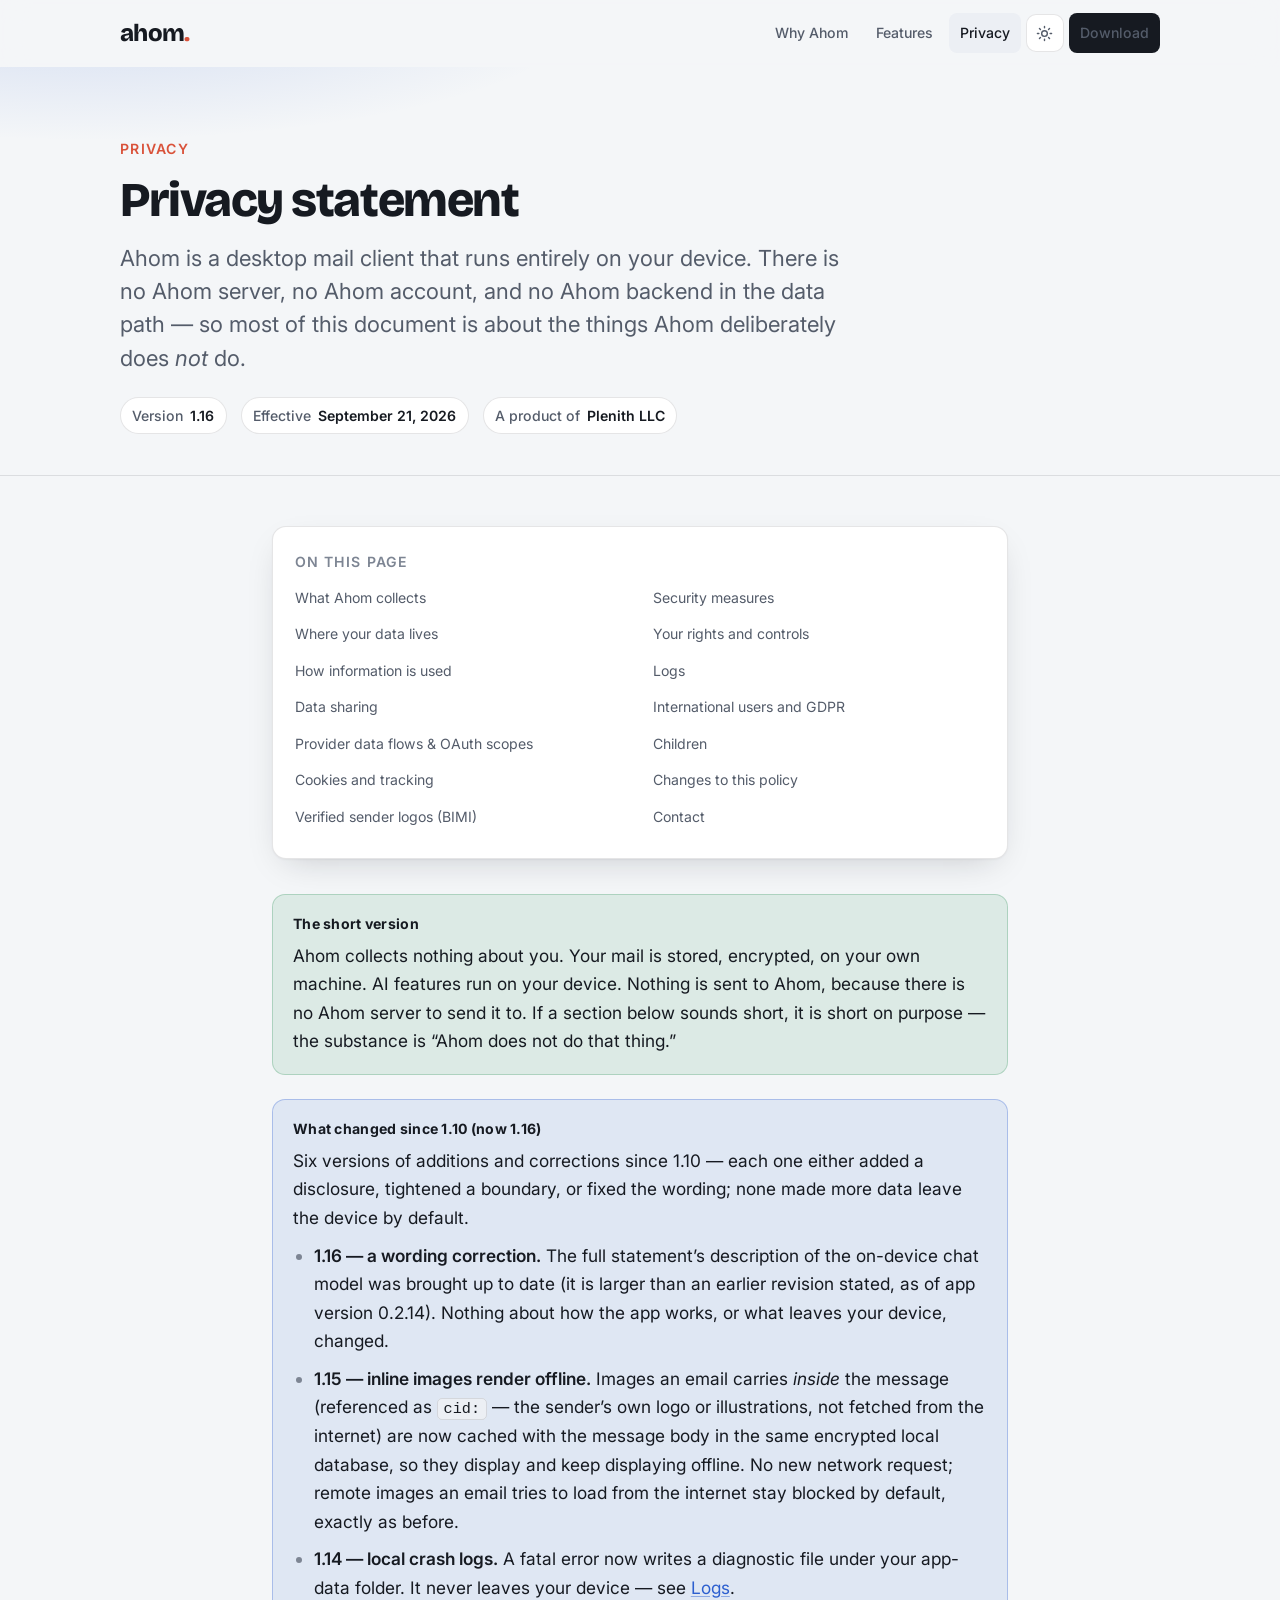
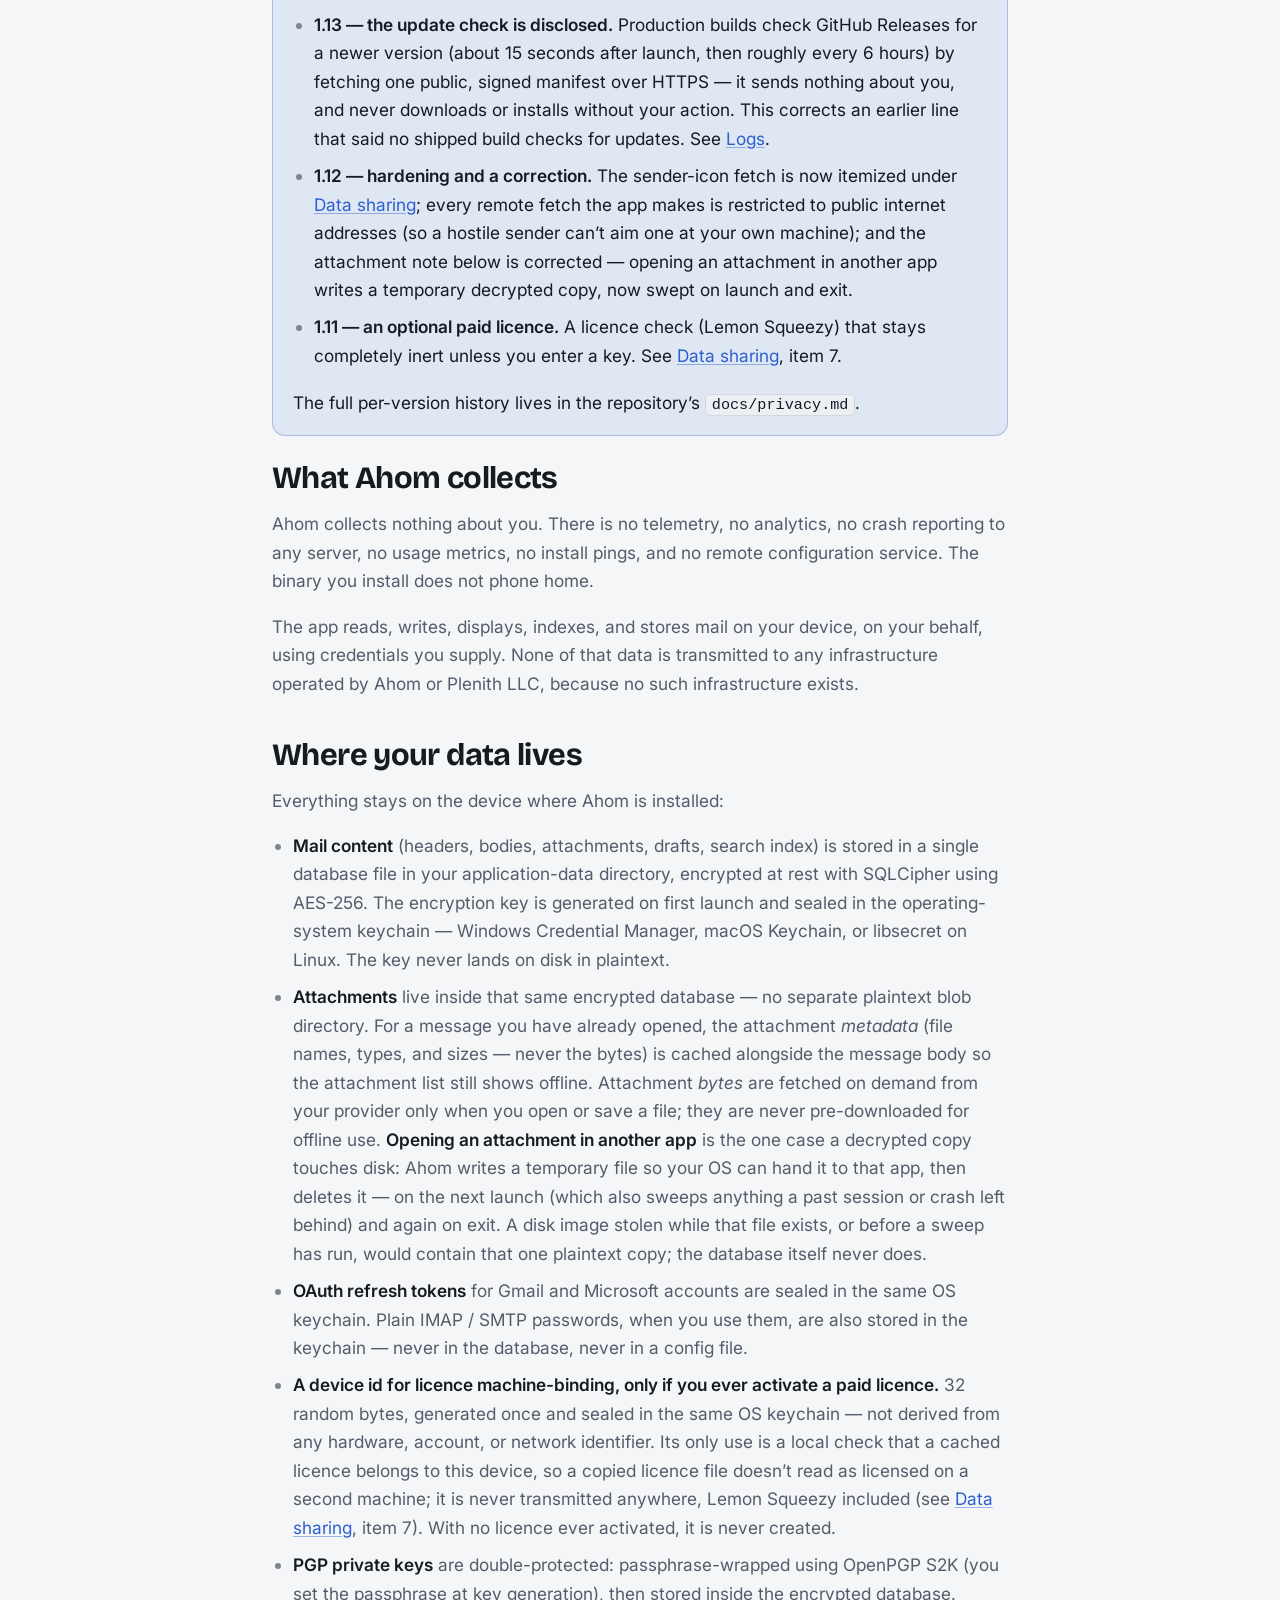
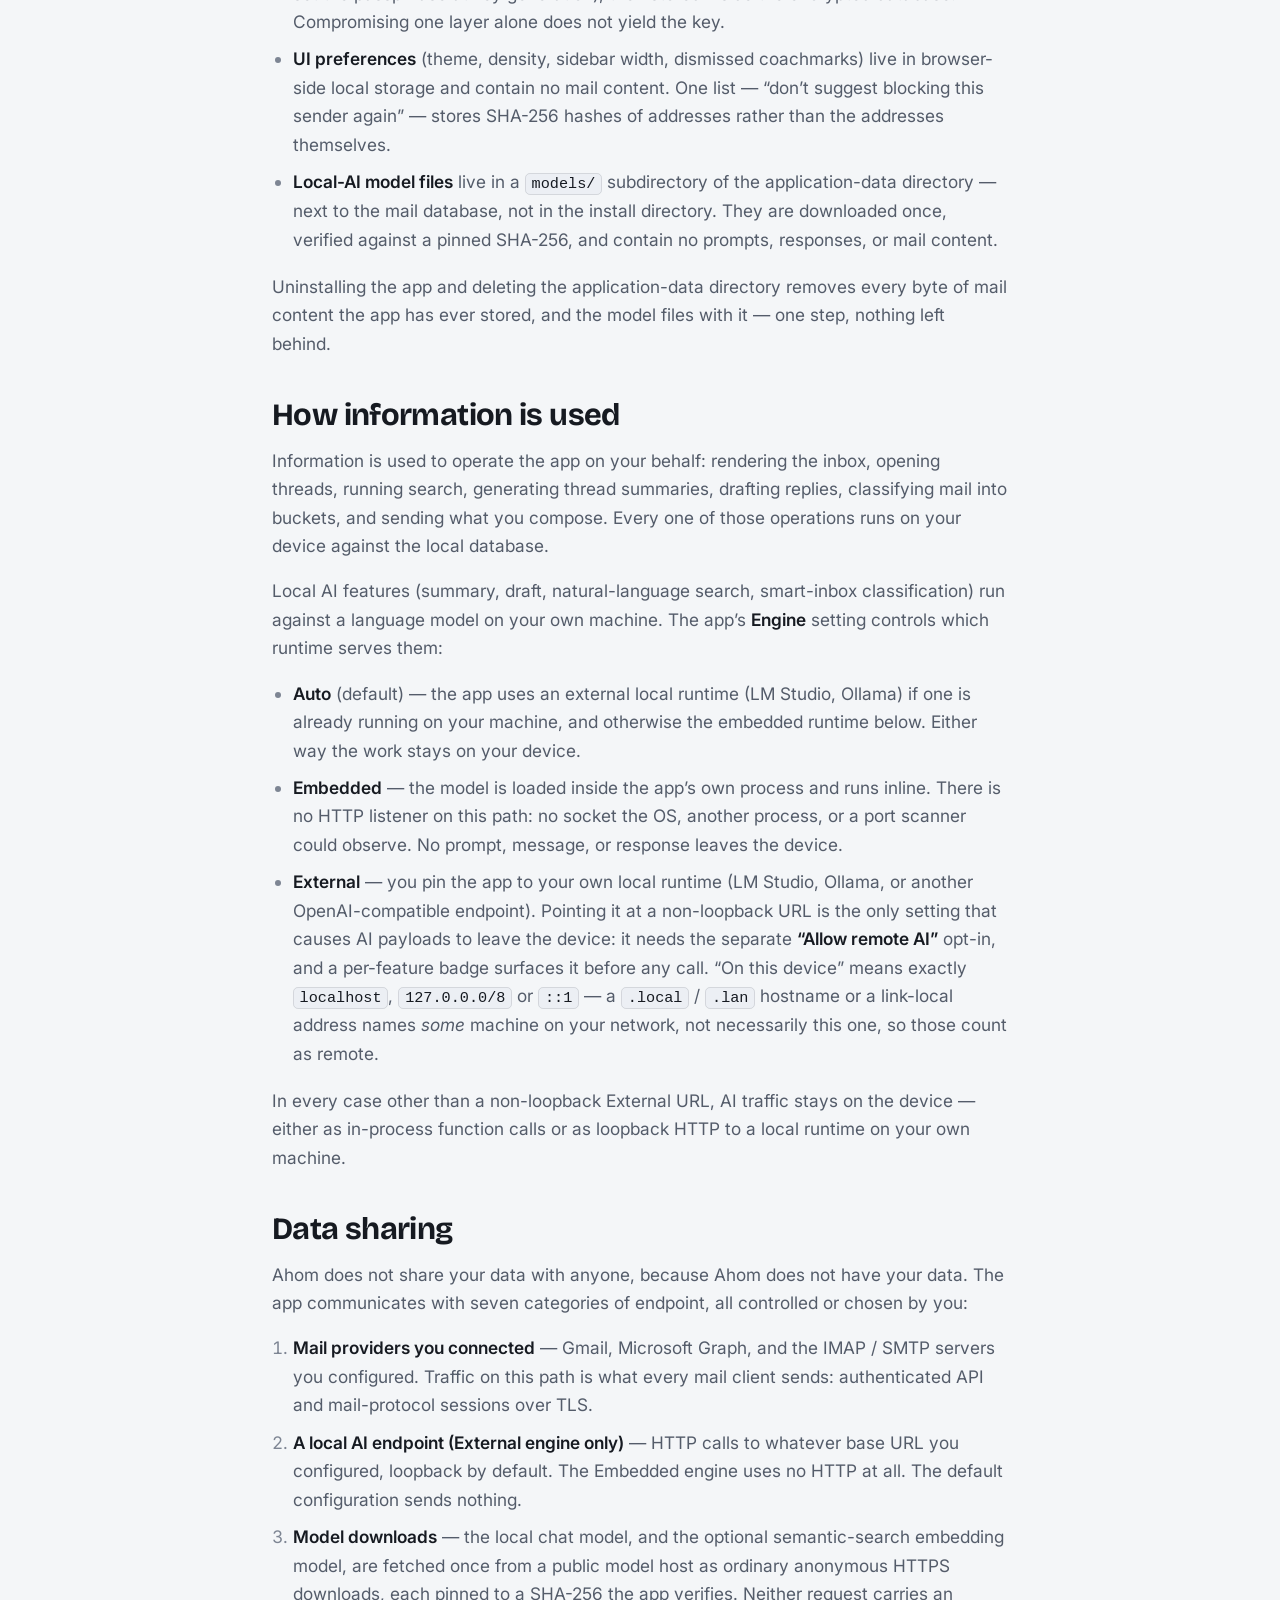
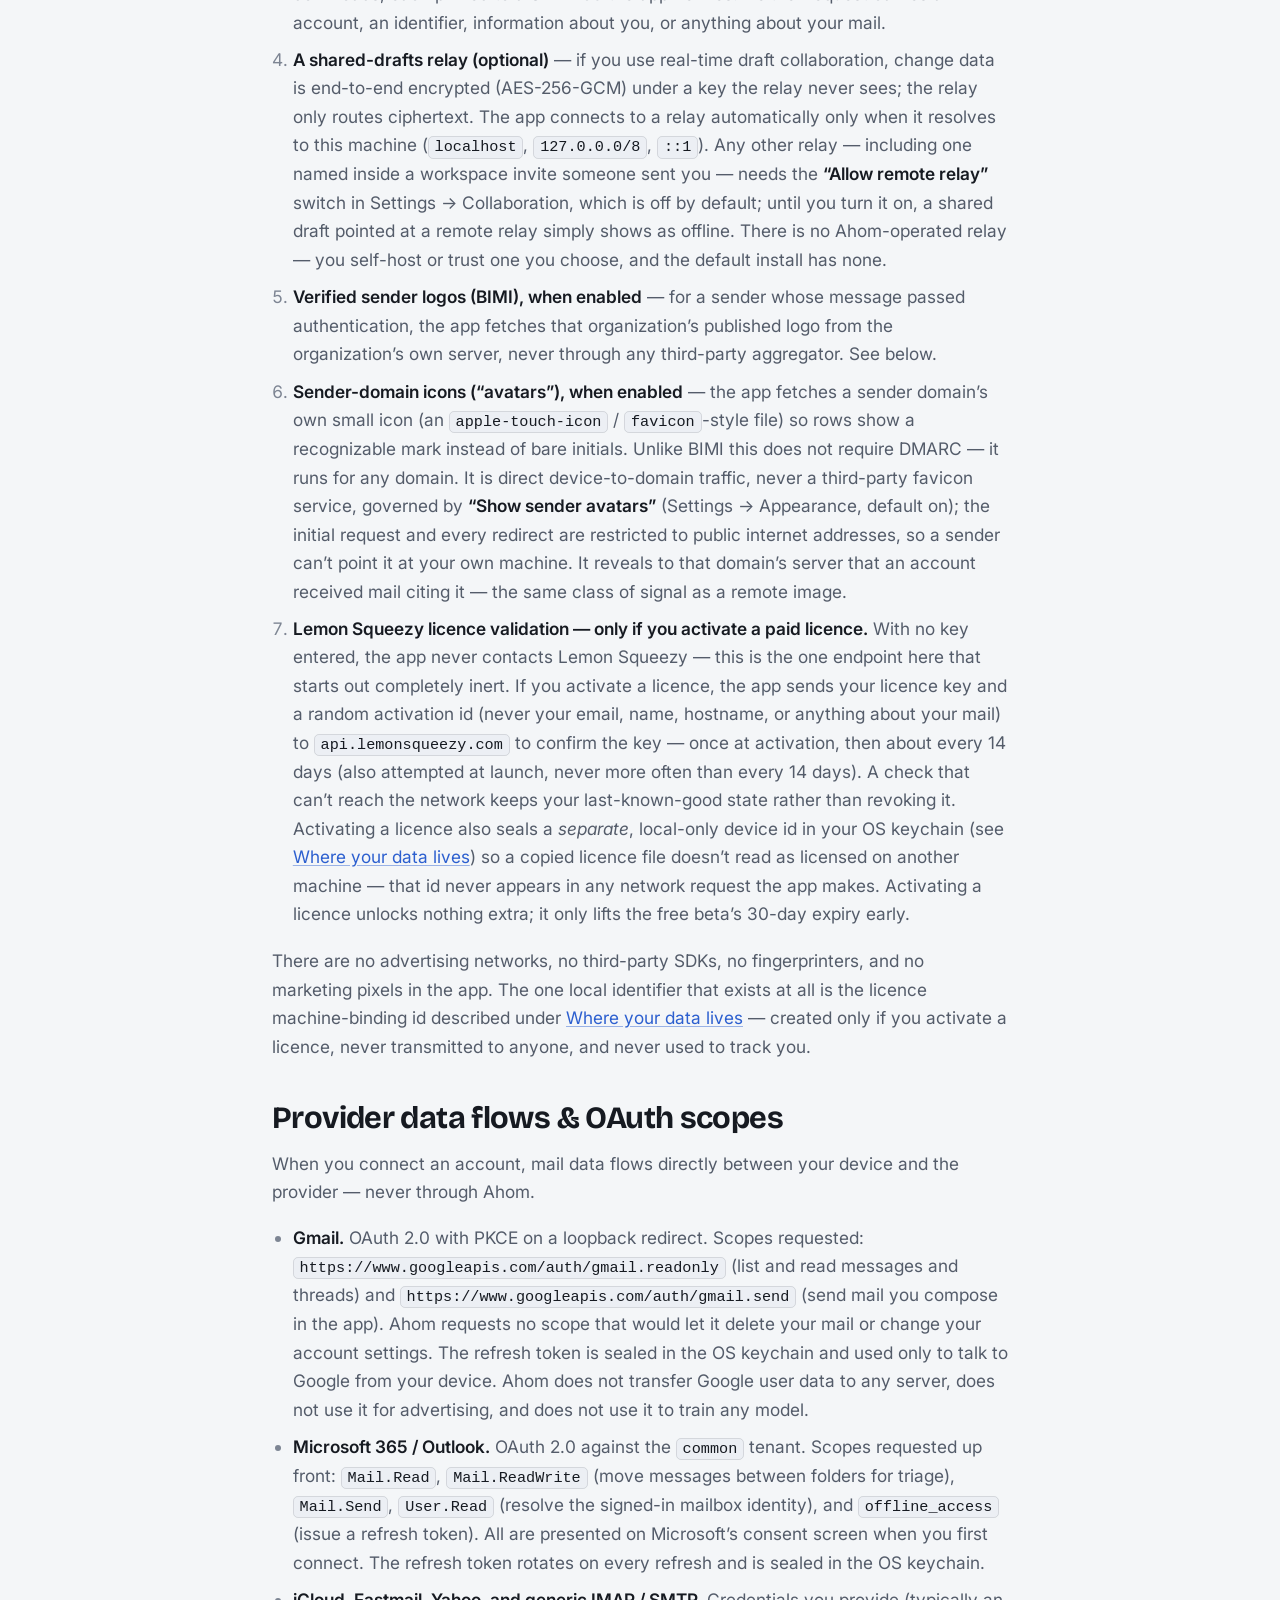
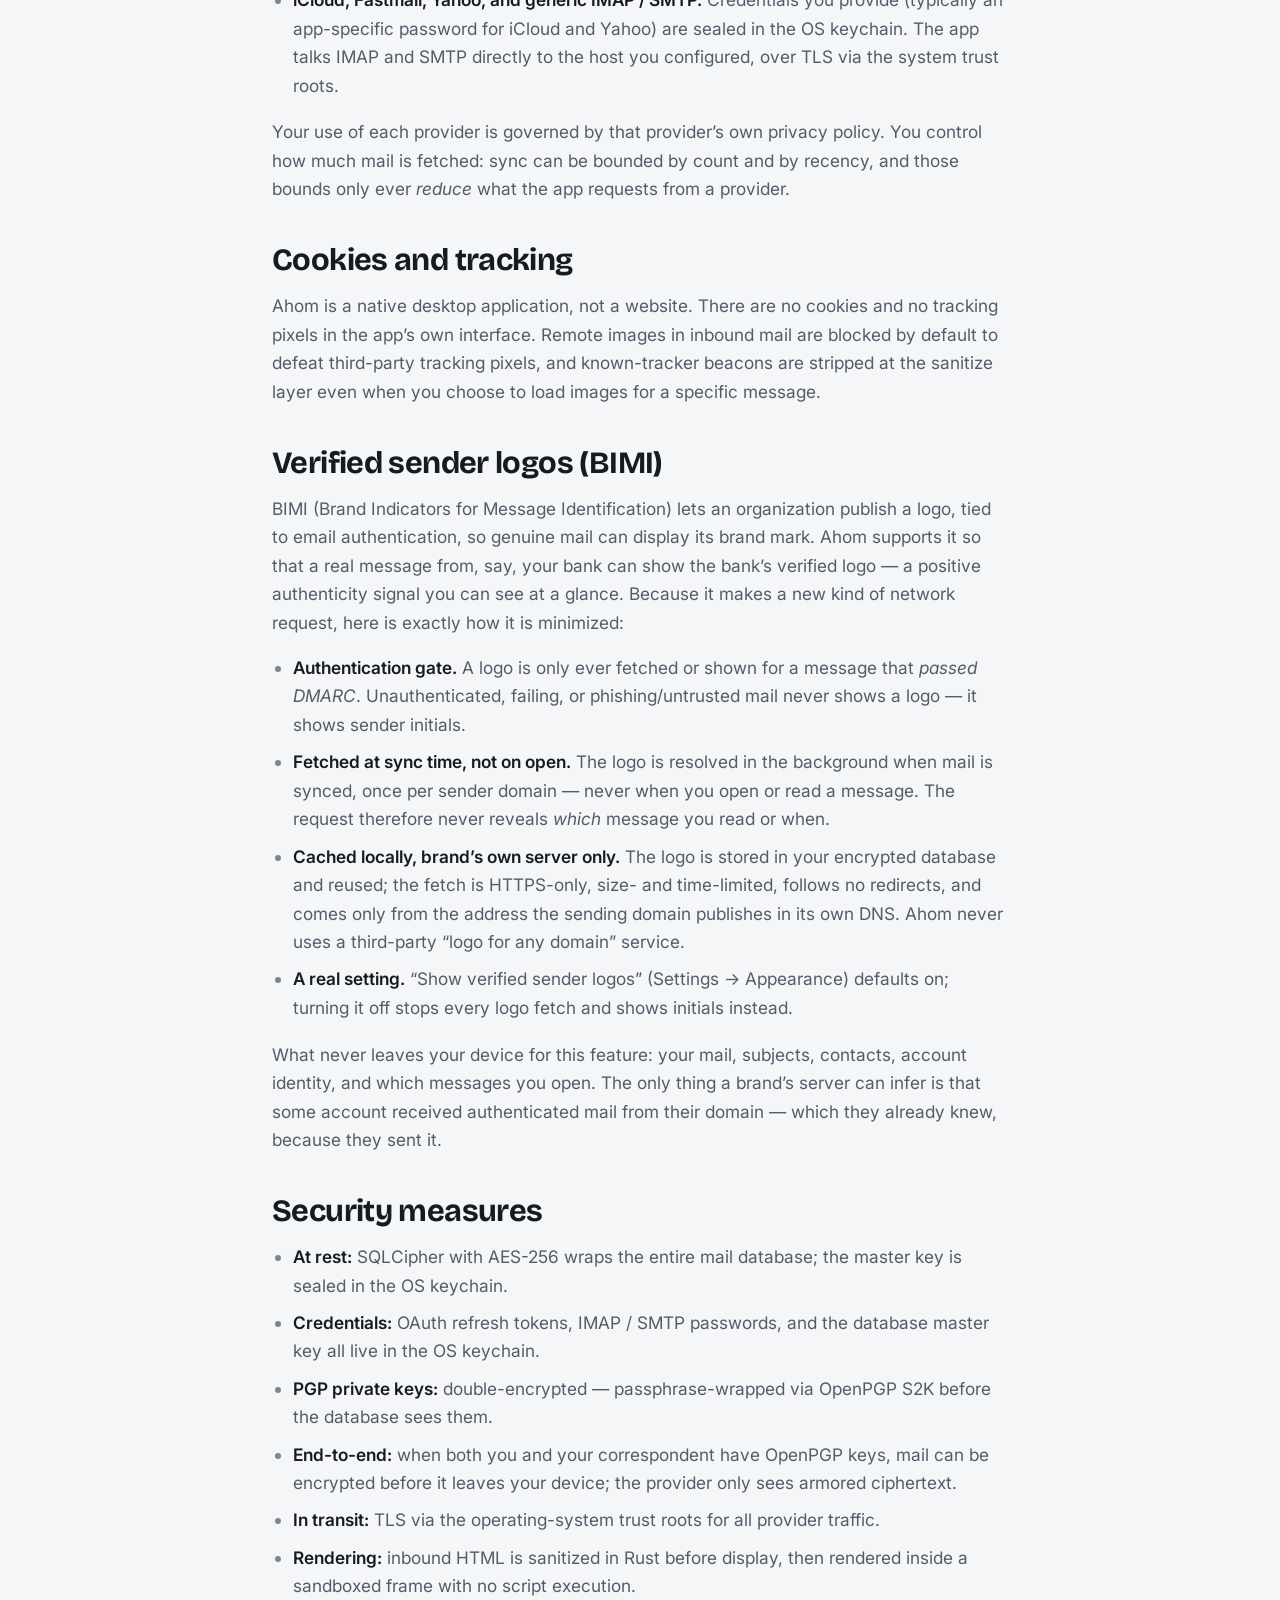
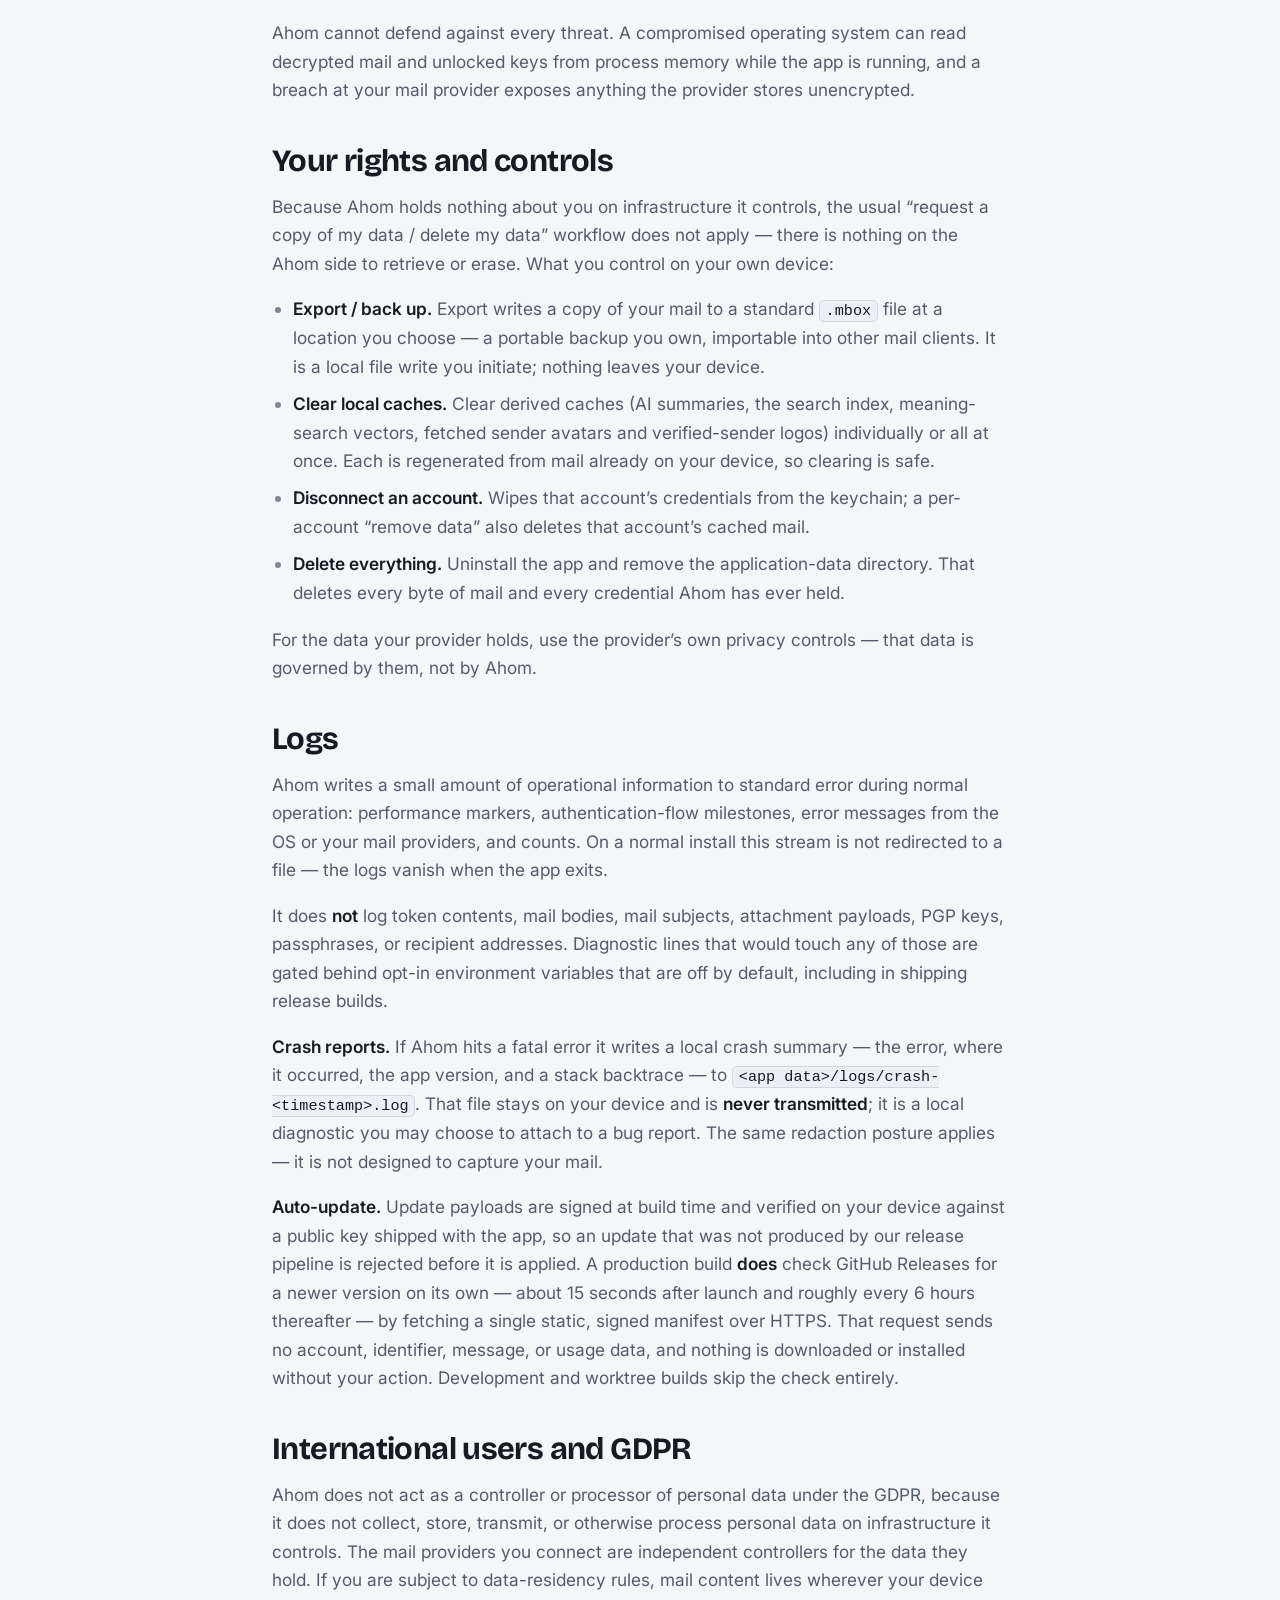
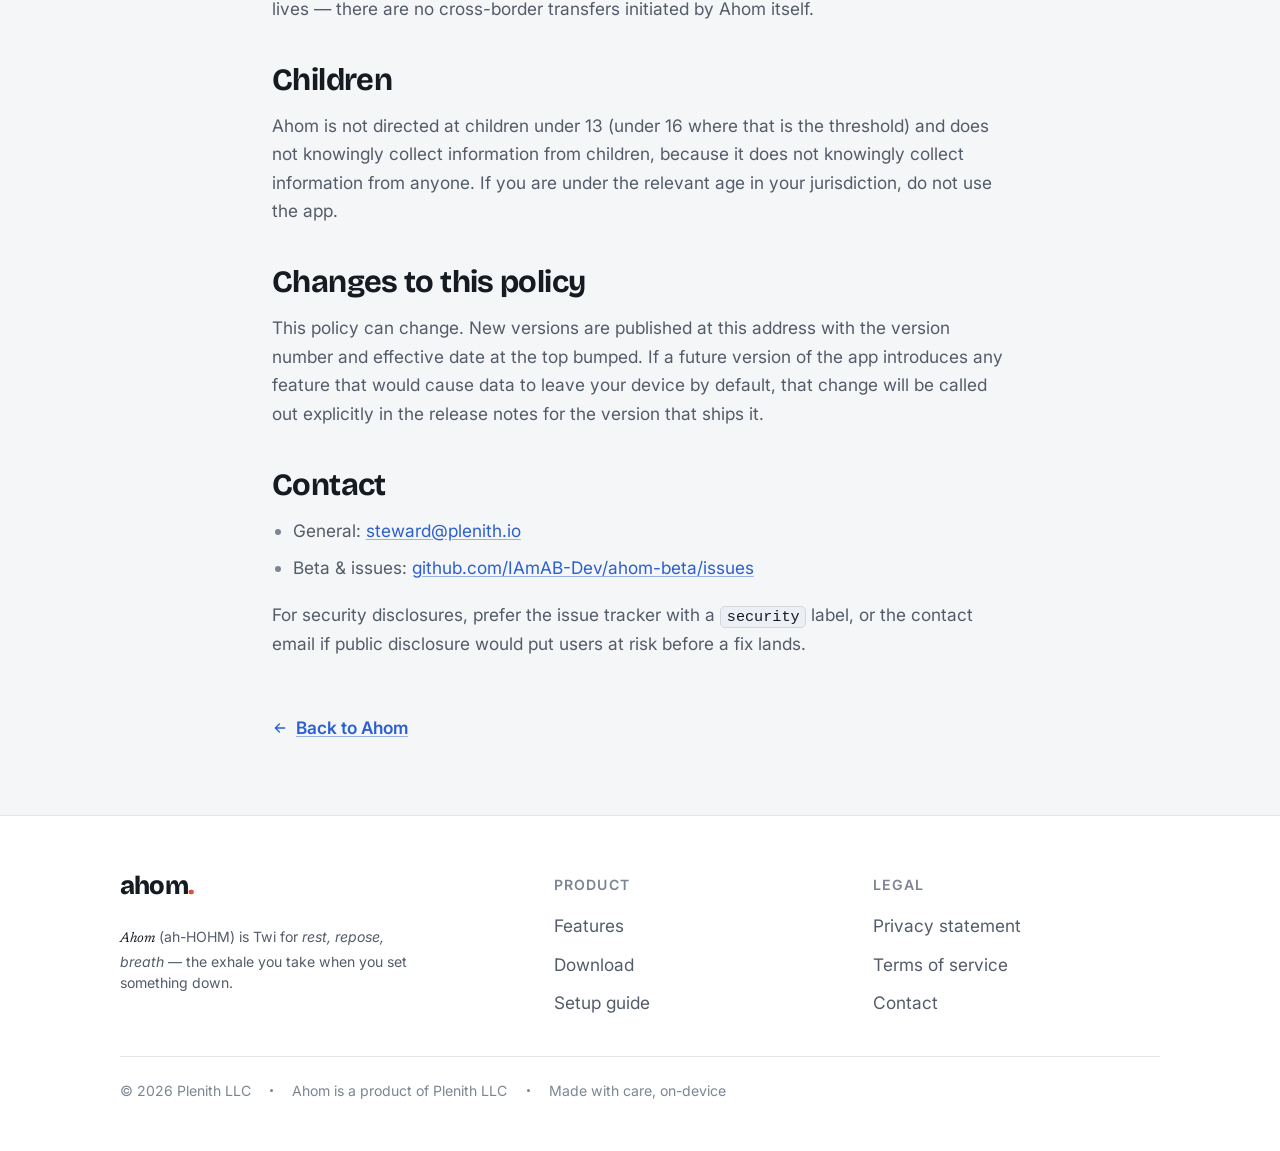
==== commit b9c81904: "privacy: sync public page to v1.16 (model-name correction) docs/privacy.md was corrected to v1.16 — " ====
--- a/privacy.html
+++ b/privacy.html
@@ -36,8 +36,8 @@
     <h1 class="legal-title">Privacy statement</h1>
     <p class="legal-lede">Ahom is a desktop mail client that runs entirely on your device. There is no Ahom server, no Ahom account, and no Ahom backend in the data path — so most of this document is about the things Ahom deliberately does <em>not</em> do.</p>
     <div class="legal-meta">
-      <span class="tag">Version <b>1.15</b></span>
-      <span class="tag">Effective <b>September 20, 2026</b></span>
+      <span class="tag">Version <b>1.16</b></span>
+      <span class="tag">Effective <b>September 21, 2026</b></span>
       <span class="tag">A product of <b>Plenith&nbsp;LLC</b></span>
     </div>
   </div>
@@ -71,9 +71,10 @@
     </div>
 
     <div class="callout">
-      <span class="callout__label">What changed since 1.10 (now 1.15)</span>
-      <p>Five versions of additions and corrections since 1.10 — each one either added a disclosure or tightened a boundary; none made more data leave the device by default.</p>
+      <span class="callout__label">What changed since 1.10 (now 1.16)</span>
+      <p>Six versions of additions and corrections since 1.10 — each one either added a disclosure, tightened a boundary, or fixed the wording; none made more data leave the device by default.</p>
       <ul>
+        <li><strong>1.16 — a wording correction.</strong> The full statement’s description of the on-device chat model was brought up to date (it is larger than an earlier revision stated, as of app version 0.2.14). Nothing about how the app works, or what leaves your device, changed.</li>
         <li><strong>1.15 — inline images render offline.</strong> Images an email carries <em>inside</em> the message (referenced as <code>cid:</code> — the sender’s own logo or illustrations, not fetched from the internet) are now cached with the message body in the same encrypted local database, so they display and keep displaying offline. No new network request; remote images an email tries to load from the internet stay blocked by default, exactly as before.</li>
         <li><strong>1.14 — local crash logs.</strong> A fatal error now writes a diagnostic file under your app-data folder. It never leaves your device — see <a href="#logs">Logs</a>.</li>
         <li><strong>1.13 — the update check is disclosed.</strong> Production builds check GitHub Releases for a newer version (about 15 seconds after launch, then roughly every 6 hours) by fetching one public, signed manifest over HTTPS — it sends nothing about you, and never downloads or installs without your action. This corrects an earlier line that said no shipped build checks for updates. See <a href="#logs">Logs</a>.</li>
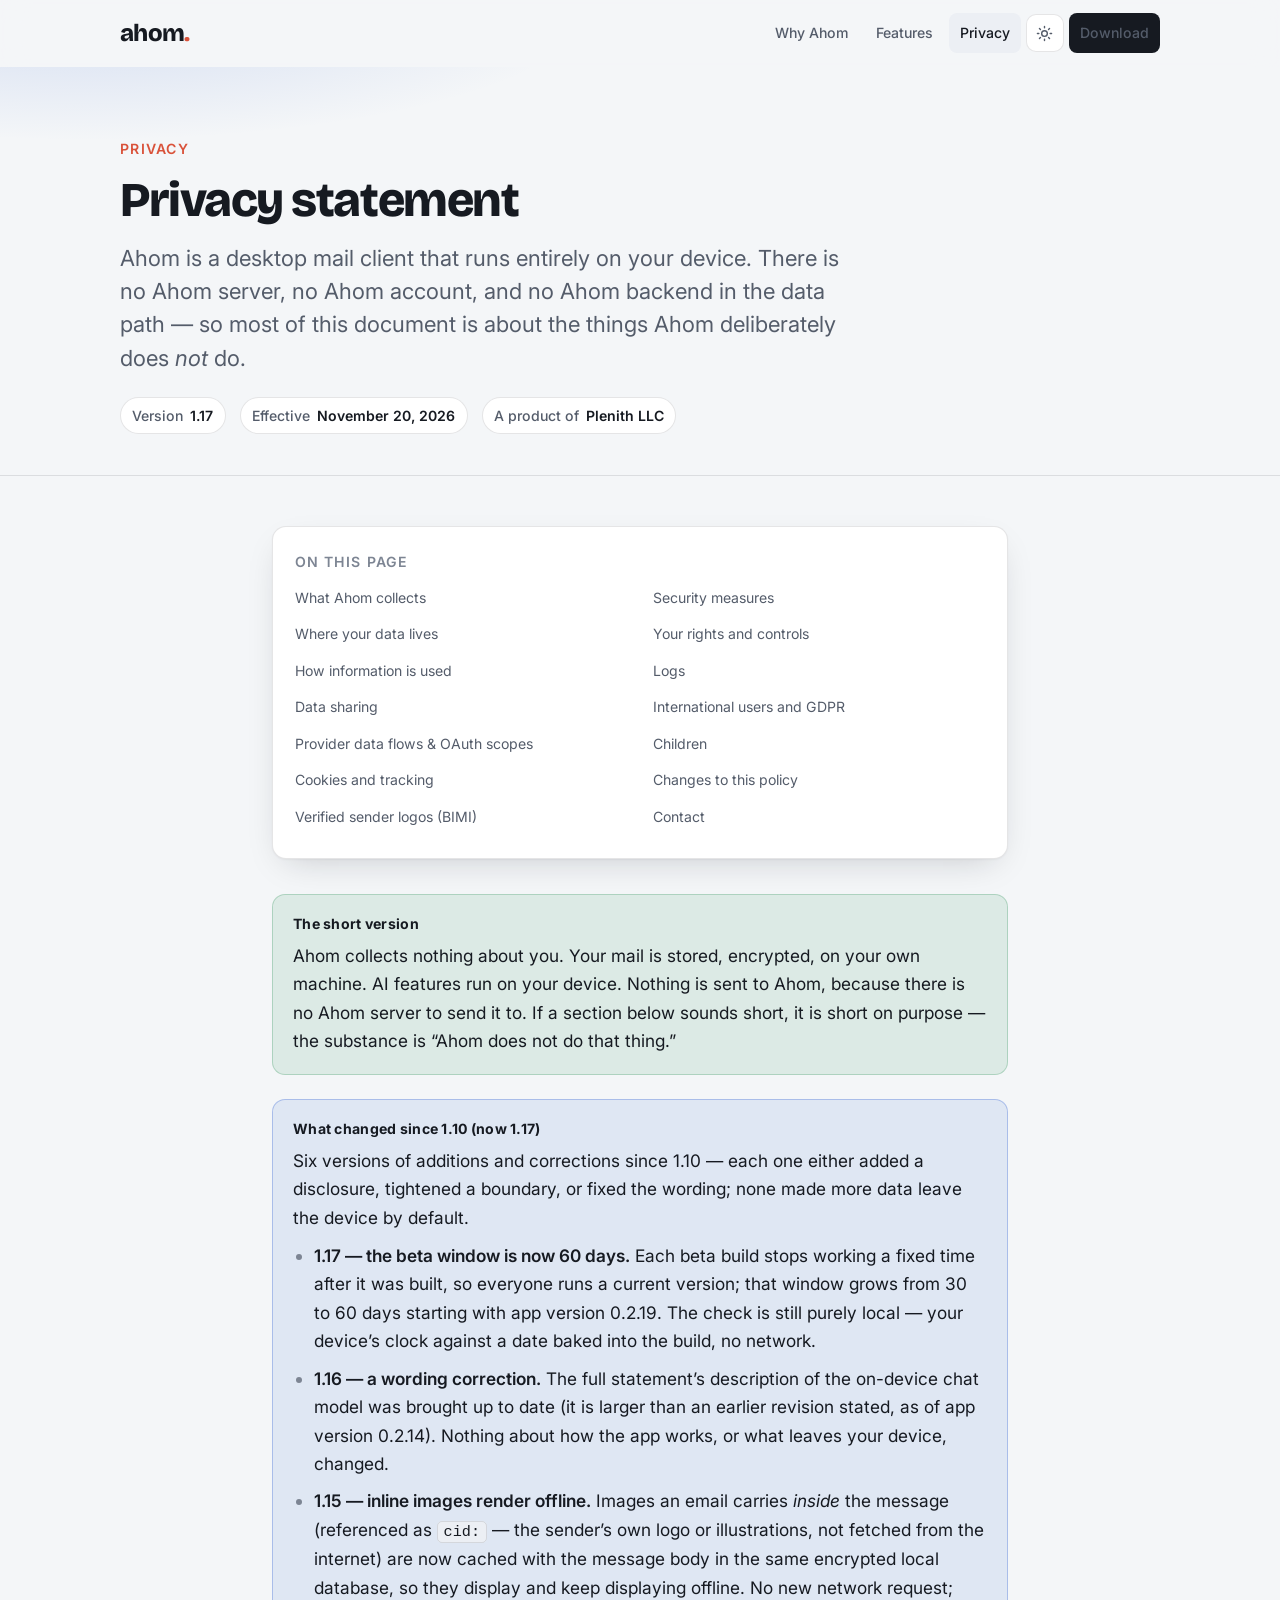
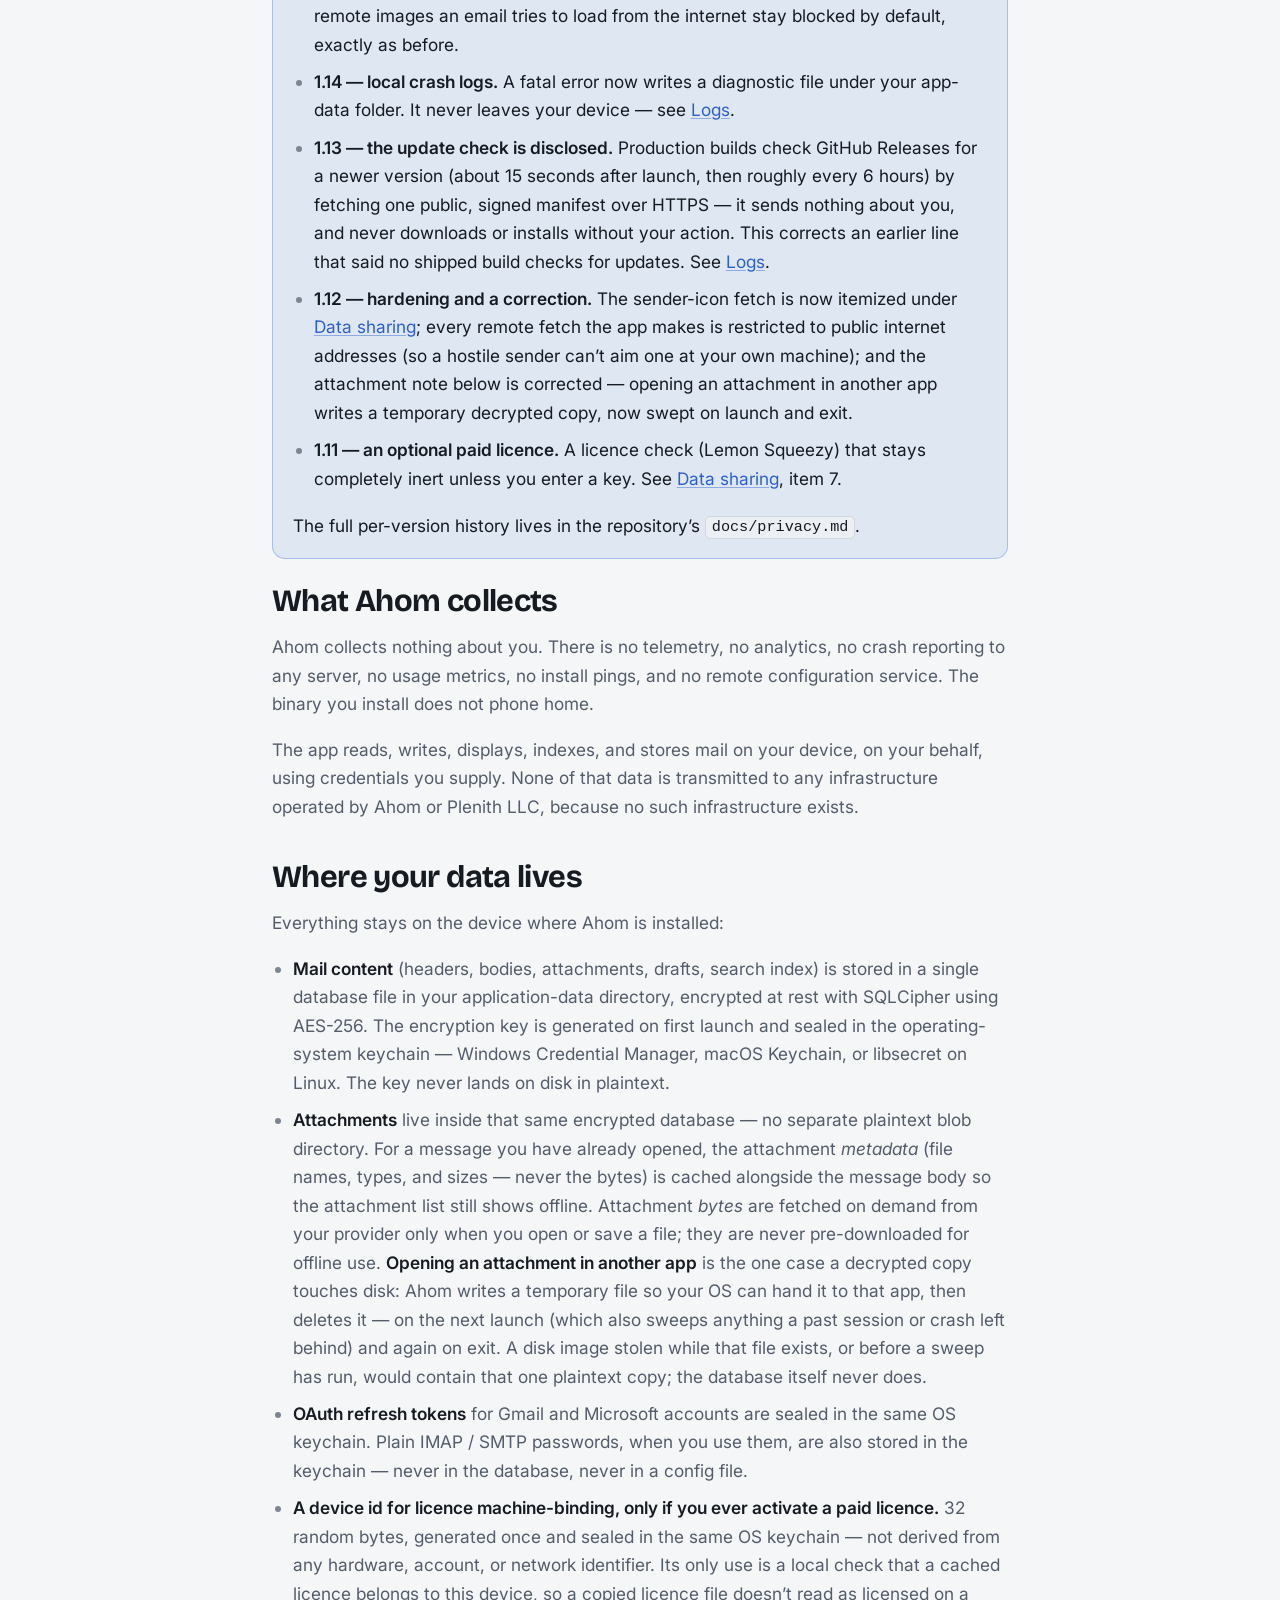
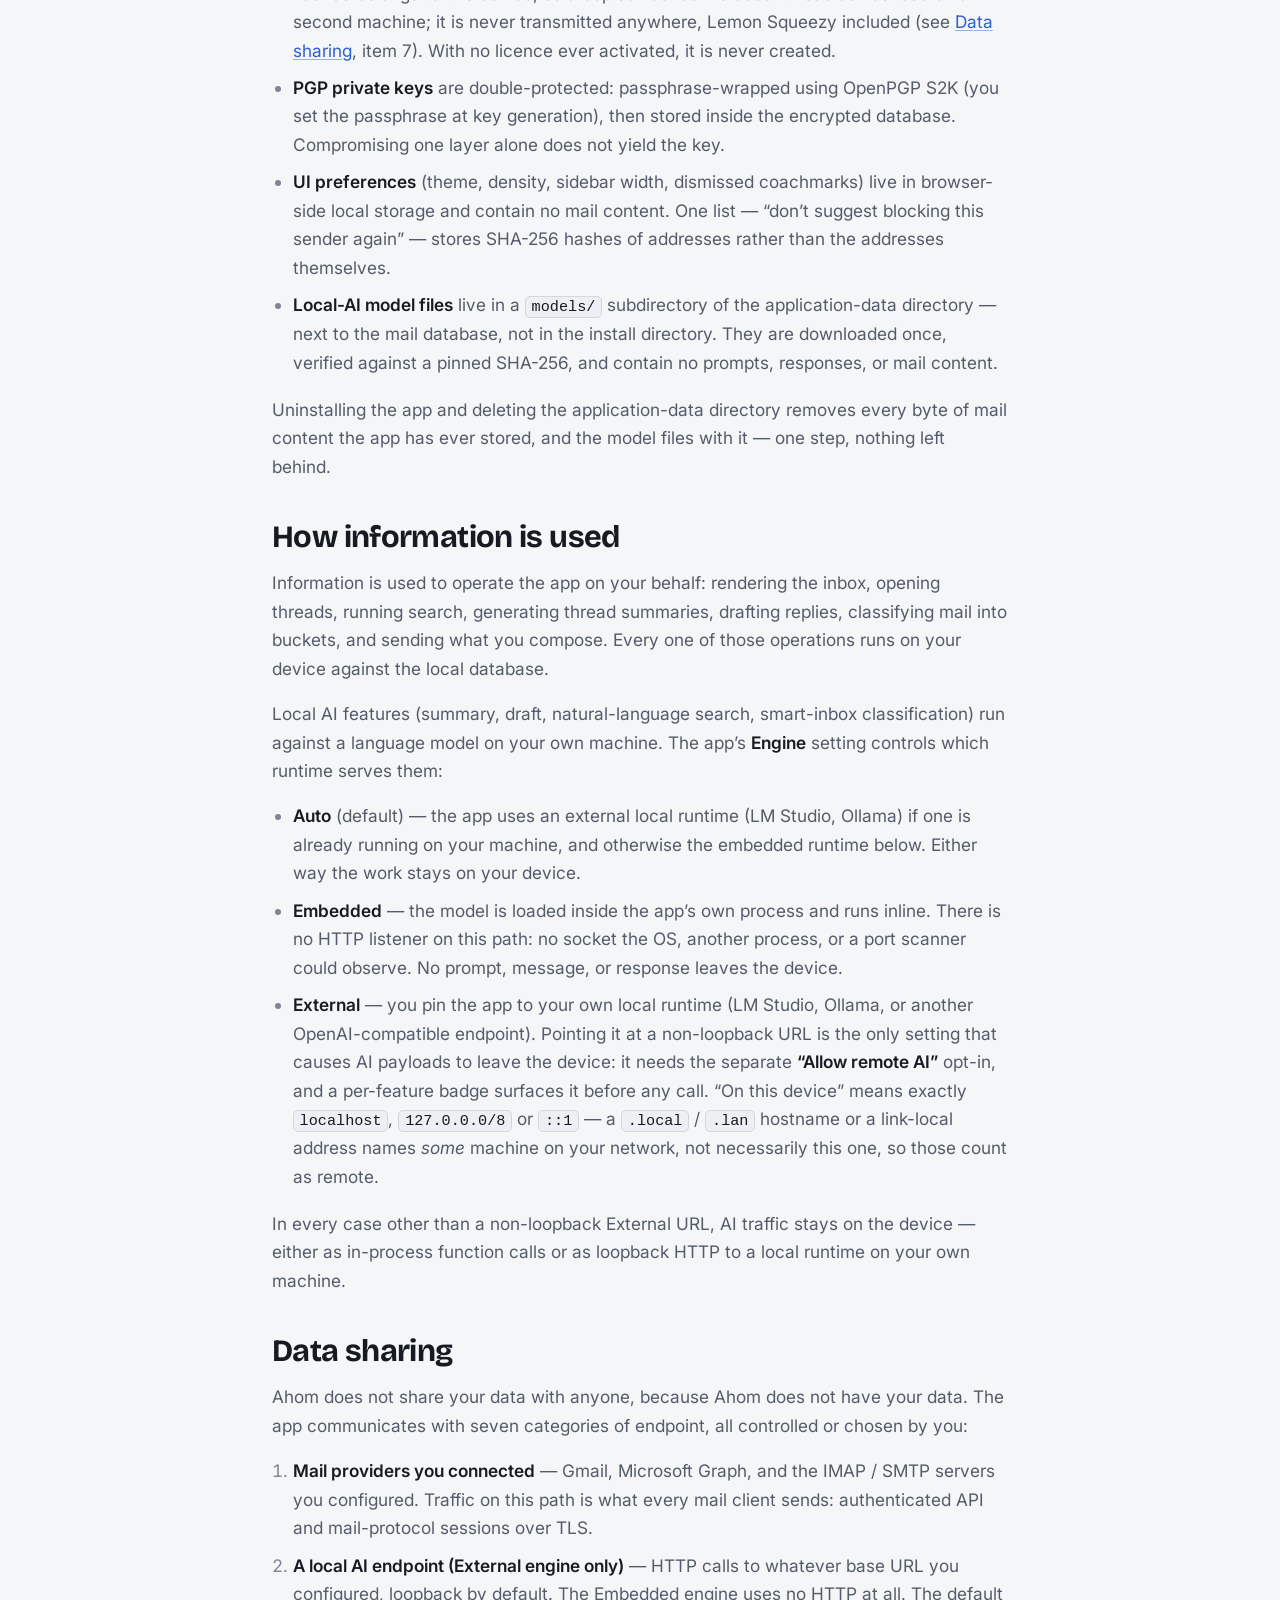
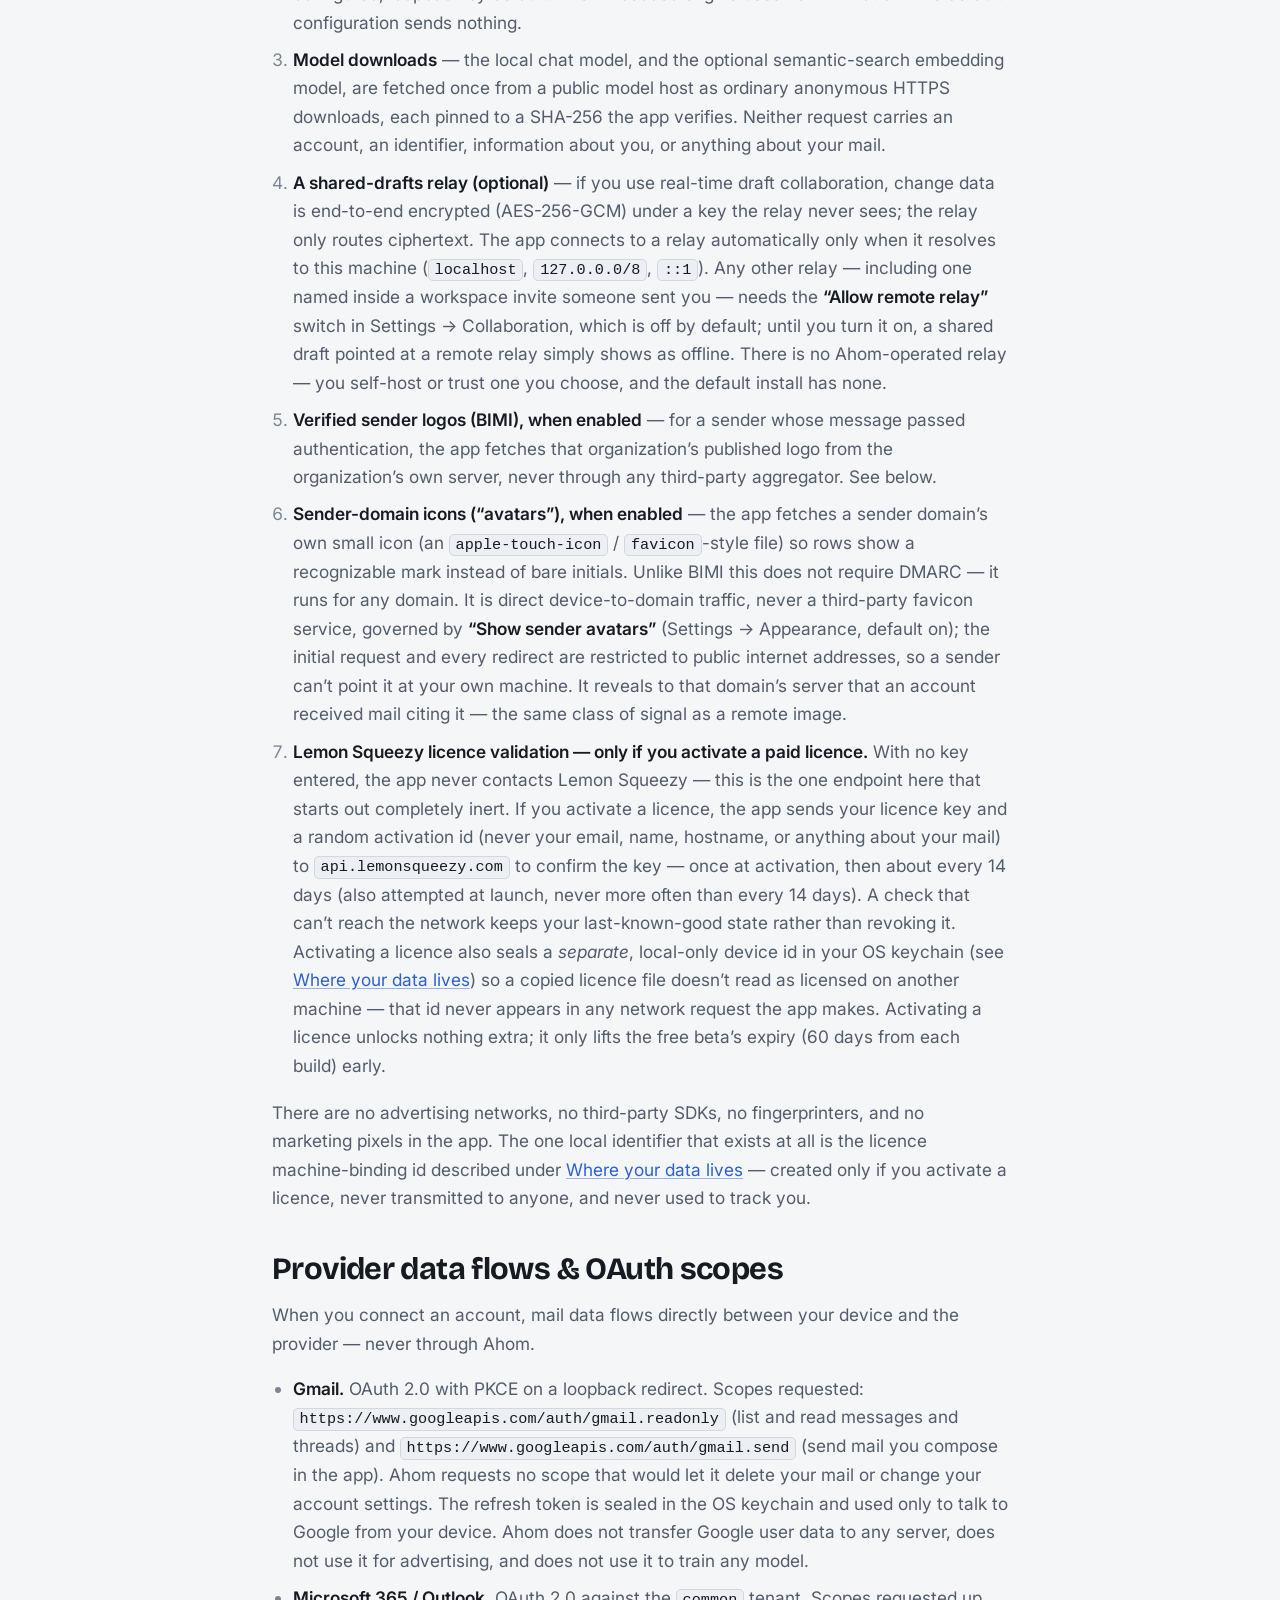
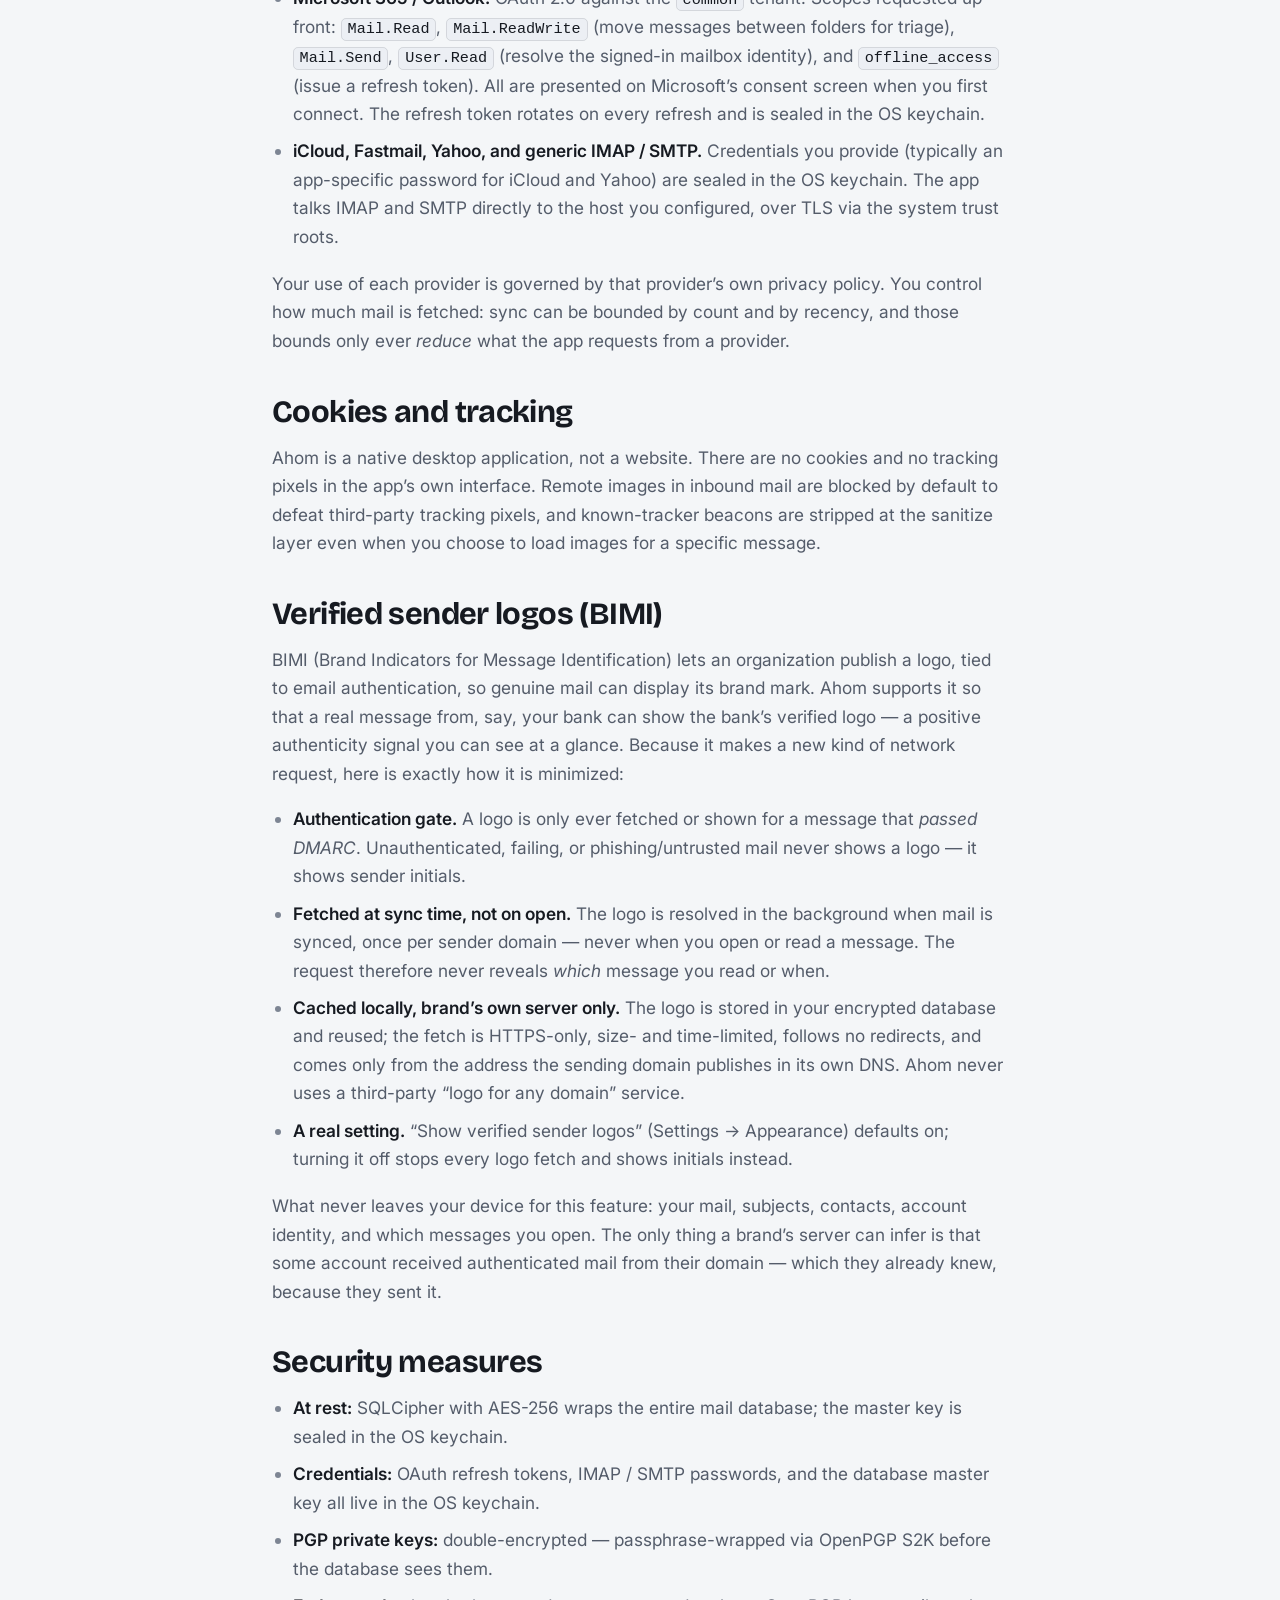
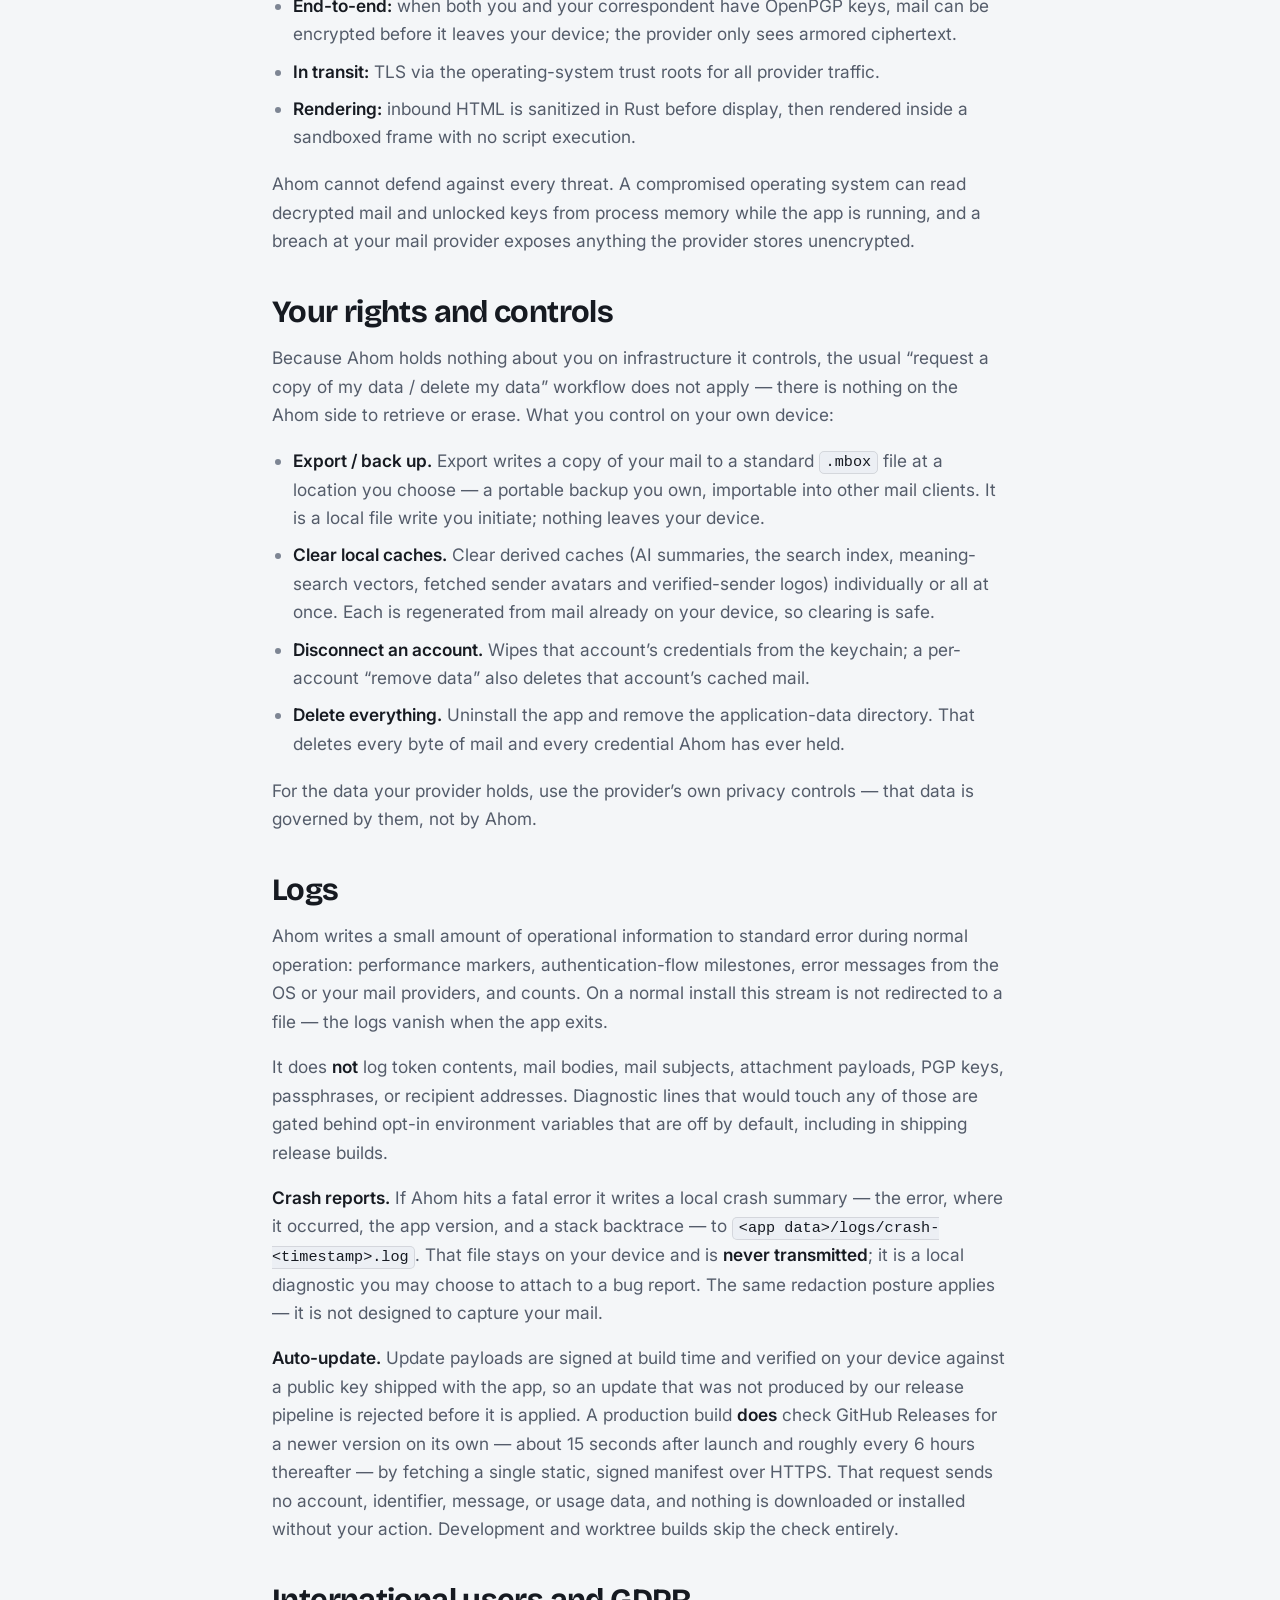
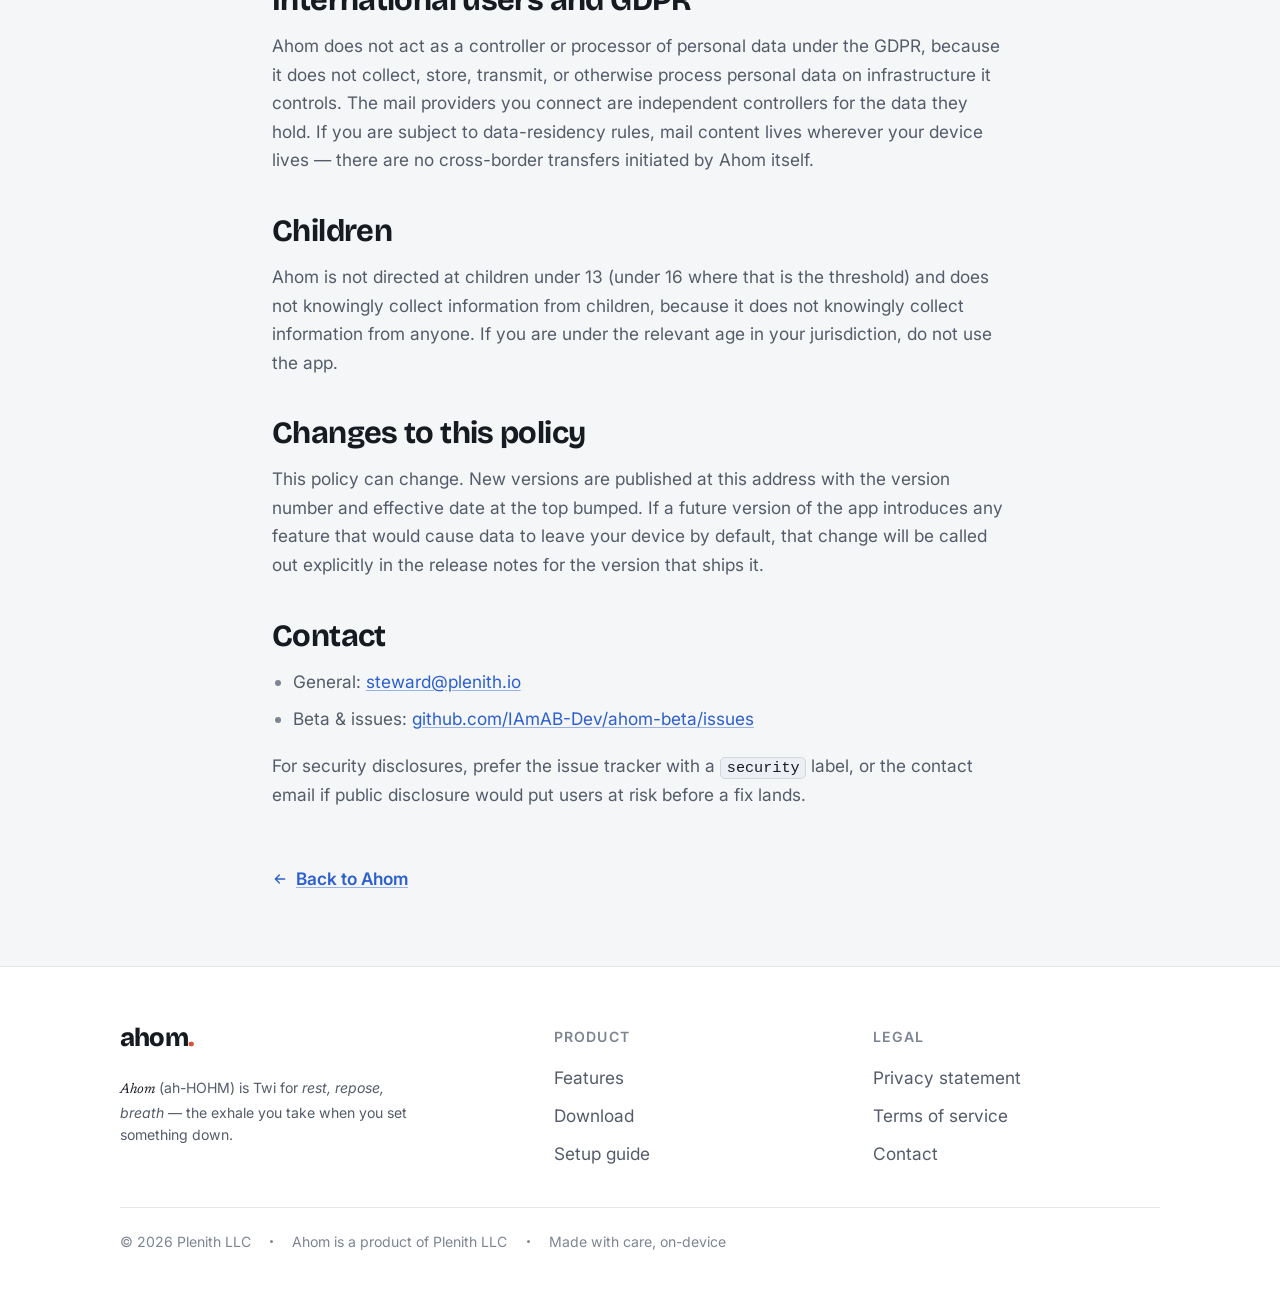
==== commit cb70069f: "privacy: v1.17 - beta expiry window is now 60 days" ====
--- a/privacy.html
+++ b/privacy.html
@@ -36,8 +36,8 @@
     <h1 class="legal-title">Privacy statement</h1>
     <p class="legal-lede">Ahom is a desktop mail client that runs entirely on your device. There is no Ahom server, no Ahom account, and no Ahom backend in the data path — so most of this document is about the things Ahom deliberately does <em>not</em> do.</p>
     <div class="legal-meta">
-      <span class="tag">Version <b>1.16</b></span>
-      <span class="tag">Effective <b>September 21, 2026</b></span>
+      <span class="tag">Version <b>1.17</b></span>
+      <span class="tag">Effective <b>November 20, 2026</b></span>
       <span class="tag">A product of <b>Plenith&nbsp;LLC</b></span>
     </div>
   </div>
@@ -71,9 +71,10 @@
     </div>
 
     <div class="callout">
-      <span class="callout__label">What changed since 1.10 (now 1.16)</span>
+      <span class="callout__label">What changed since 1.10 (now 1.17)</span>
       <p>Six versions of additions and corrections since 1.10 — each one either added a disclosure, tightened a boundary, or fixed the wording; none made more data leave the device by default.</p>
       <ul>
+        <li><strong>1.17 — the beta window is now 60 days.</strong> Each beta build stops working a fixed time after it was built, so everyone runs a current version; that window grows from 30 to 60 days starting with app version 0.2.19. The check is still purely local — your device’s clock against a date baked into the build, no network.</li>
         <li><strong>1.16 — a wording correction.</strong> The full statement’s description of the on-device chat model was brought up to date (it is larger than an earlier revision stated, as of app version 0.2.14). Nothing about how the app works, or what leaves your device, changed.</li>
         <li><strong>1.15 — inline images render offline.</strong> Images an email carries <em>inside</em> the message (referenced as <code>cid:</code> — the sender’s own logo or illustrations, not fetched from the internet) are now cached with the message body in the same encrypted local database, so they display and keep displaying offline. No new network request; remote images an email tries to load from the internet stay blocked by default, exactly as before.</li>
         <li><strong>1.14 — local crash logs.</strong> A fatal error now writes a diagnostic file under your app-data folder. It never leaves your device — see <a href="#logs">Logs</a>.</li>
@@ -120,7 +121,7 @@
       <li><strong>A shared-drafts relay (optional)</strong> — if you use real-time draft collaboration, change data is end-to-end encrypted (AES-256-GCM) under a key the relay never sees; the relay only routes ciphertext. The app connects to a relay automatically only when it resolves to this machine (<code>localhost</code>, <code>127.0.0.0/8</code>, <code>::1</code>). Any other relay — including one named inside a workspace invite someone sent you — needs the <strong>“Allow remote relay”</strong> switch in Settings → Collaboration, which is off by default; until you turn it on, a shared draft pointed at a remote relay simply shows as offline. There is no Ahom-operated relay — you self-host or trust one you choose, and the default install has none.</li>
       <li><strong>Verified sender logos (BIMI), when enabled</strong> — for a sender whose message passed authentication, the app fetches that organization’s published logo from the organization’s own server, never through any third-party aggregator. See below.</li>
       <li><strong>Sender-domain icons (“avatars”), when enabled</strong> — the app fetches a sender domain’s own small icon (an <code>apple-touch-icon</code> / <code>favicon</code>-style file) so rows show a recognizable mark instead of bare initials. Unlike BIMI this does not require DMARC — it runs for any domain. It is direct device-to-domain traffic, never a third-party favicon service, governed by <strong>“Show sender avatars”</strong> (Settings → Appearance, default on); the initial request and every redirect are restricted to public internet addresses, so a sender can’t point it at your own machine. It reveals to that domain’s server that an account received mail citing it — the same class of signal as a remote image.</li>
-      <li><strong>Lemon Squeezy licence validation — only if you activate a paid licence.</strong> With no key entered, the app never contacts Lemon Squeezy — this is the one endpoint here that starts out completely inert. If you activate a licence, the app sends your licence key and a random activation id (never your email, name, hostname, or anything about your mail) to <code>api.lemonsqueezy.com</code> to confirm the key — once at activation, then about every 14 days (also attempted at launch, never more often than every 14 days). A check that can’t reach the network keeps your last-known-good state rather than revoking it. Activating a licence also seals a <em>separate</em>, local-only device id in your OS keychain (see <a href="#lives">Where your data lives</a>) so a copied licence file doesn’t read as licensed on another machine — that id never appears in any network request the app makes. Activating a licence unlocks nothing extra; it only lifts the free beta’s 30-day expiry early.</li>
+      <li><strong>Lemon Squeezy licence validation — only if you activate a paid licence.</strong> With no key entered, the app never contacts Lemon Squeezy — this is the one endpoint here that starts out completely inert. If you activate a licence, the app sends your licence key and a random activation id (never your email, name, hostname, or anything about your mail) to <code>api.lemonsqueezy.com</code> to confirm the key — once at activation, then about every 14 days (also attempted at launch, never more often than every 14 days). A check that can’t reach the network keeps your last-known-good state rather than revoking it. Activating a licence also seals a <em>separate</em>, local-only device id in your OS keychain (see <a href="#lives">Where your data lives</a>) so a copied licence file doesn’t read as licensed on another machine — that id never appears in any network request the app makes. Activating a licence unlocks nothing extra; it only lifts the free beta’s expiry (60 days from each build) early.</li>
     </ol>
     <p>There are no advertising networks, no third-party SDKs, no fingerprinters, and no marketing pixels in the app. The one local identifier that exists at all is the licence machine-binding id described under <a href="#lives">Where your data lives</a> — created only if you activate a licence, never transmitted to anyone, and never used to track you.</p>
 
